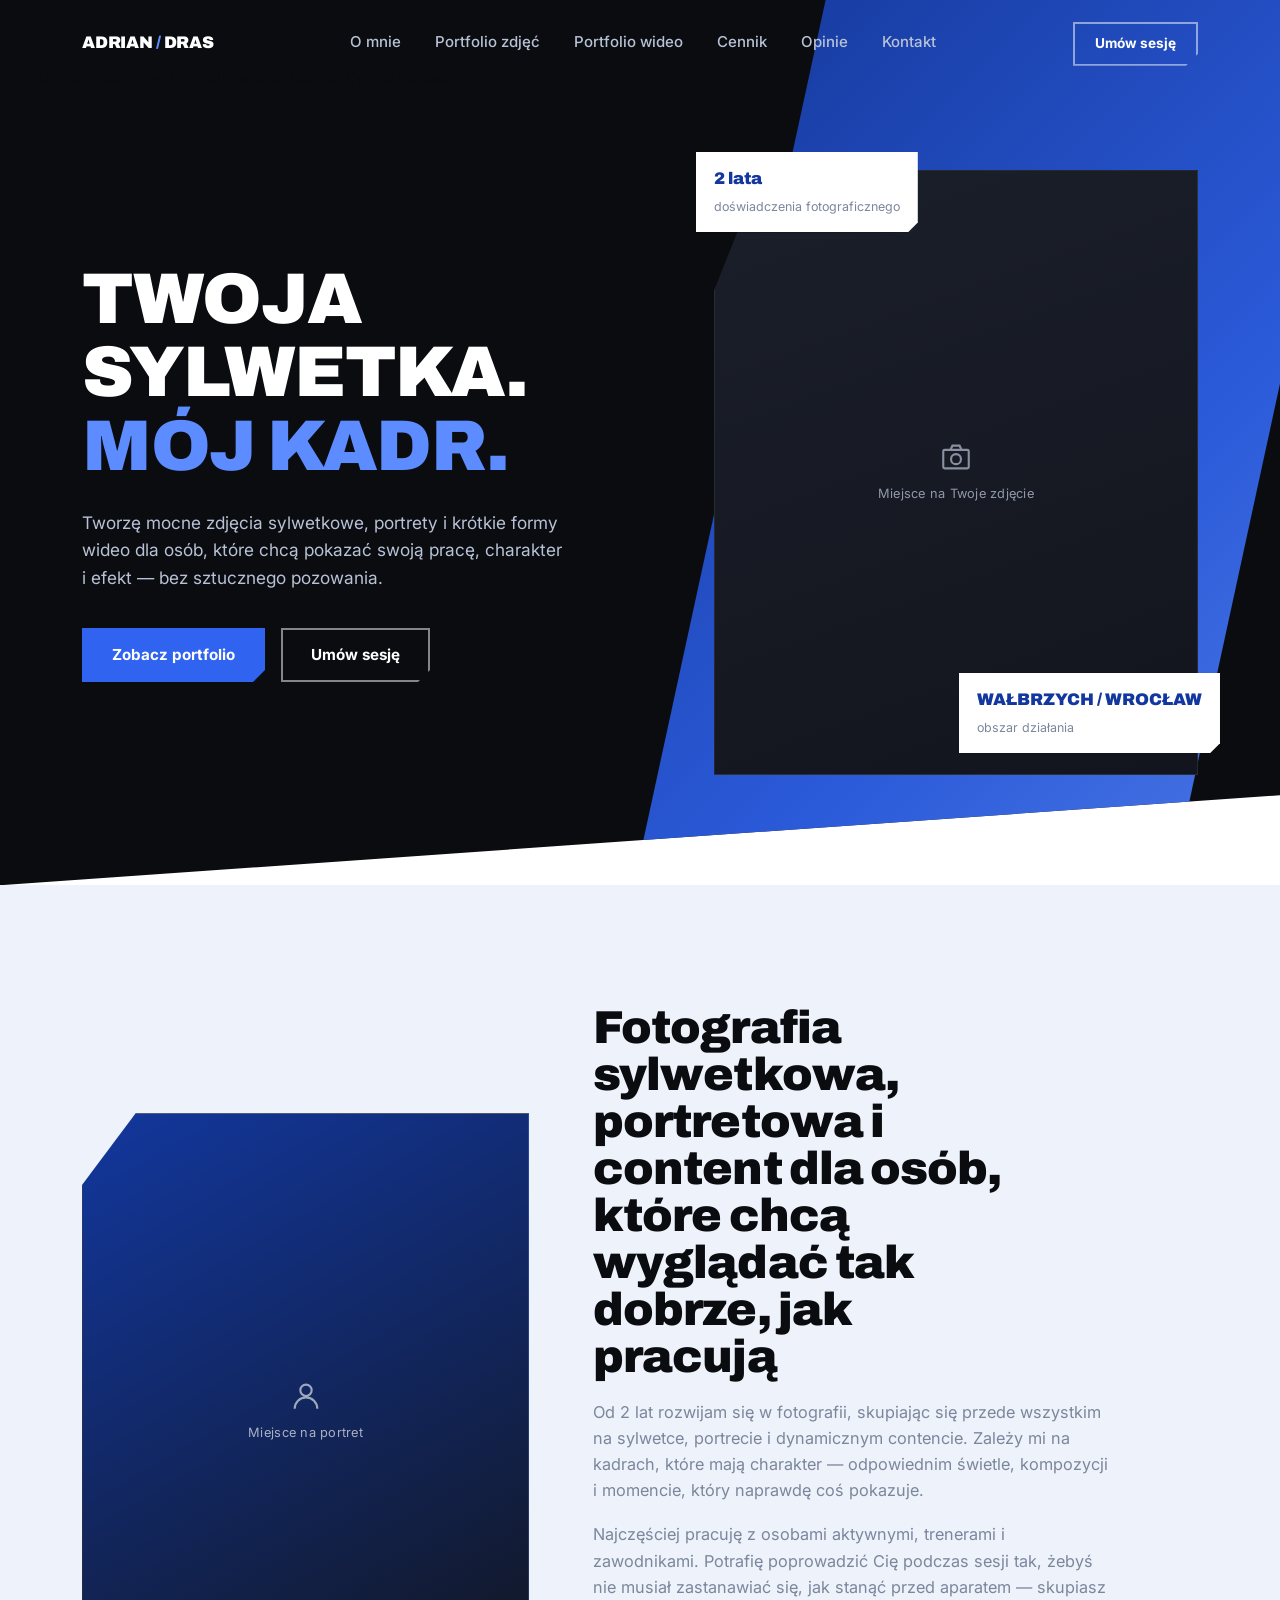
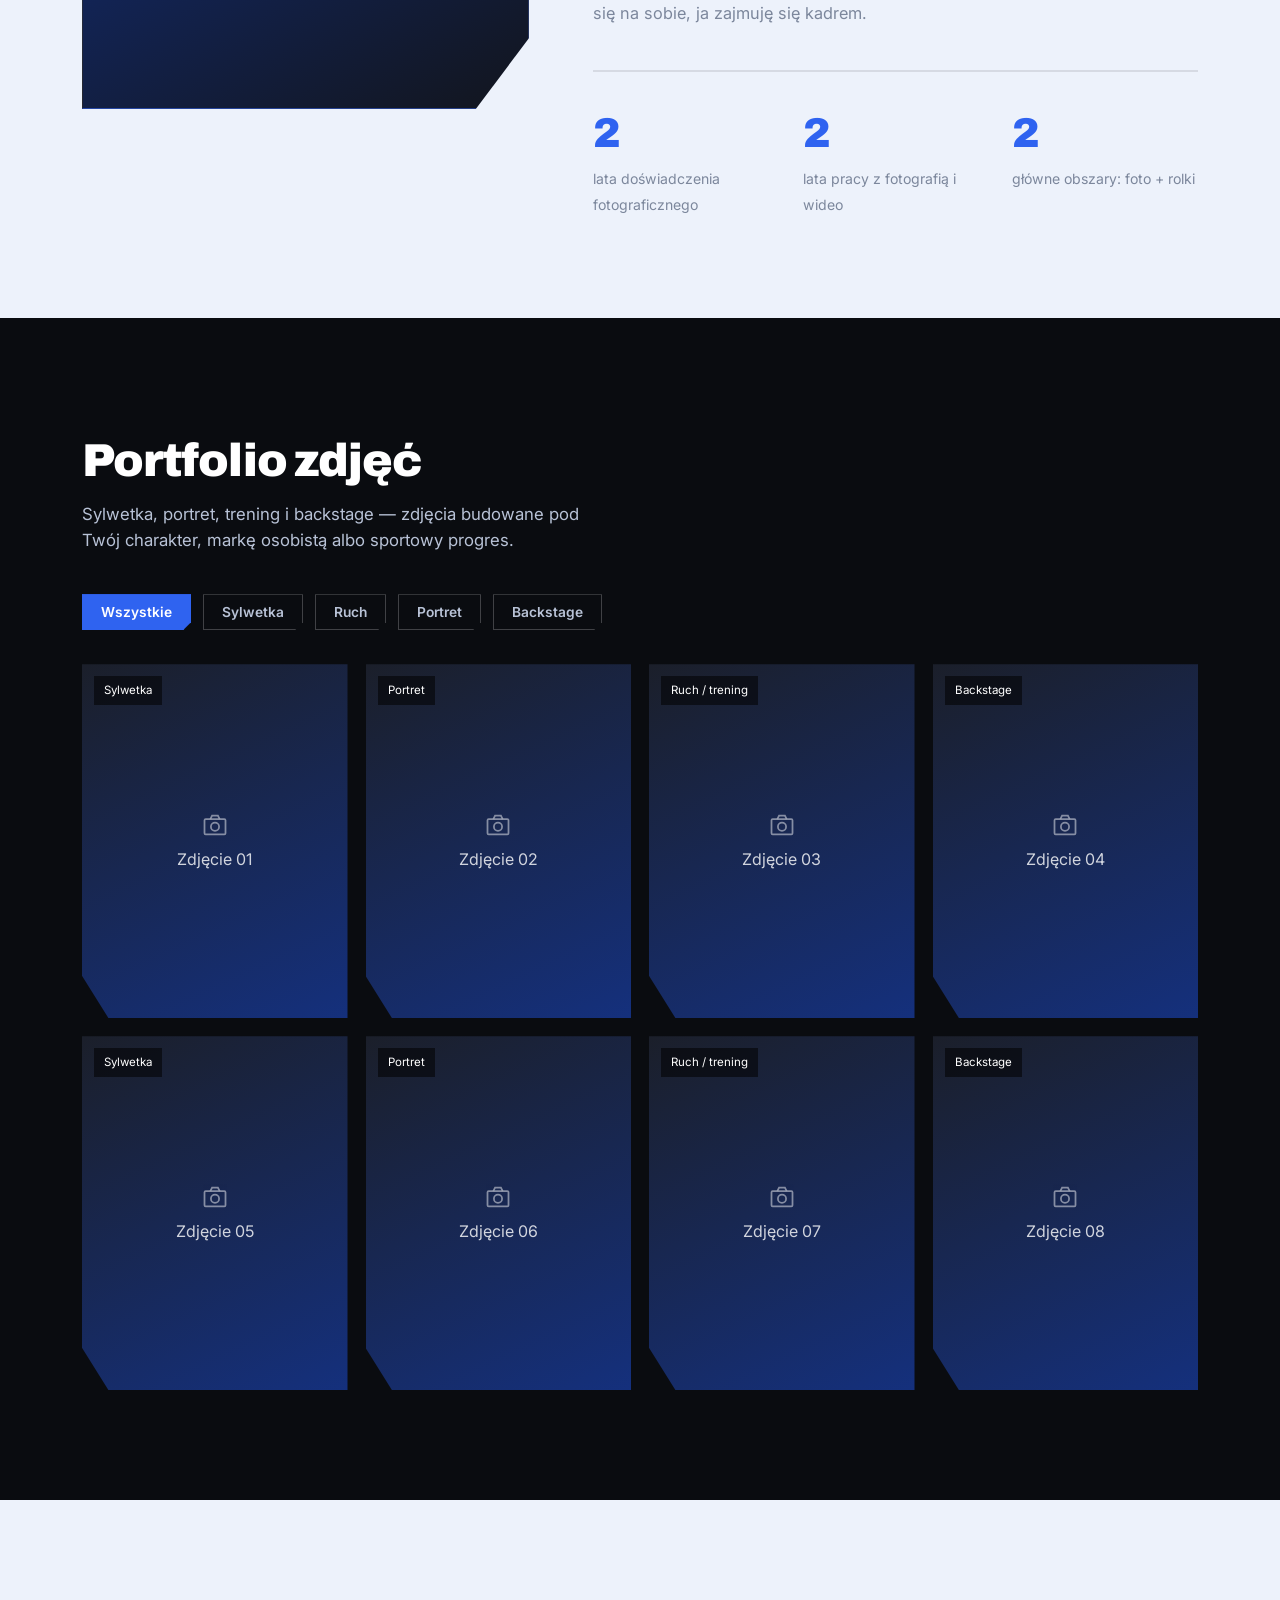
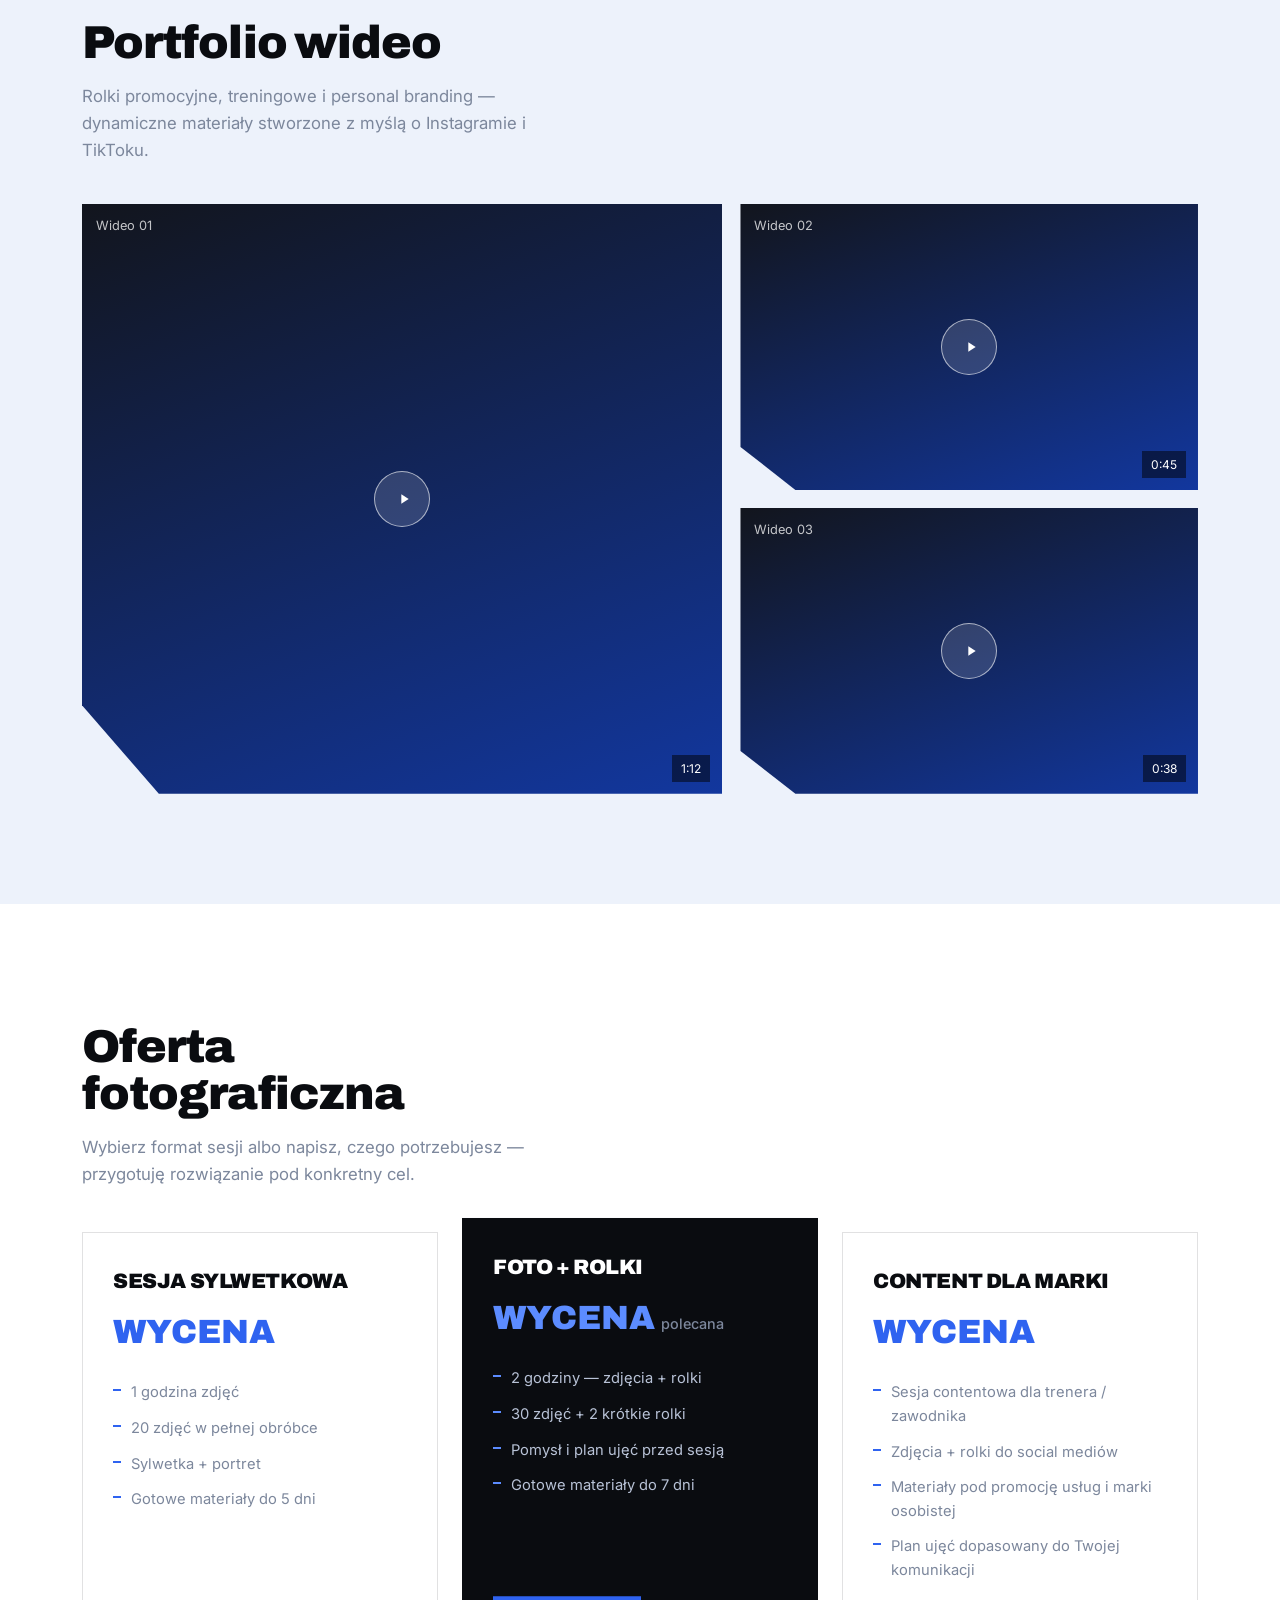
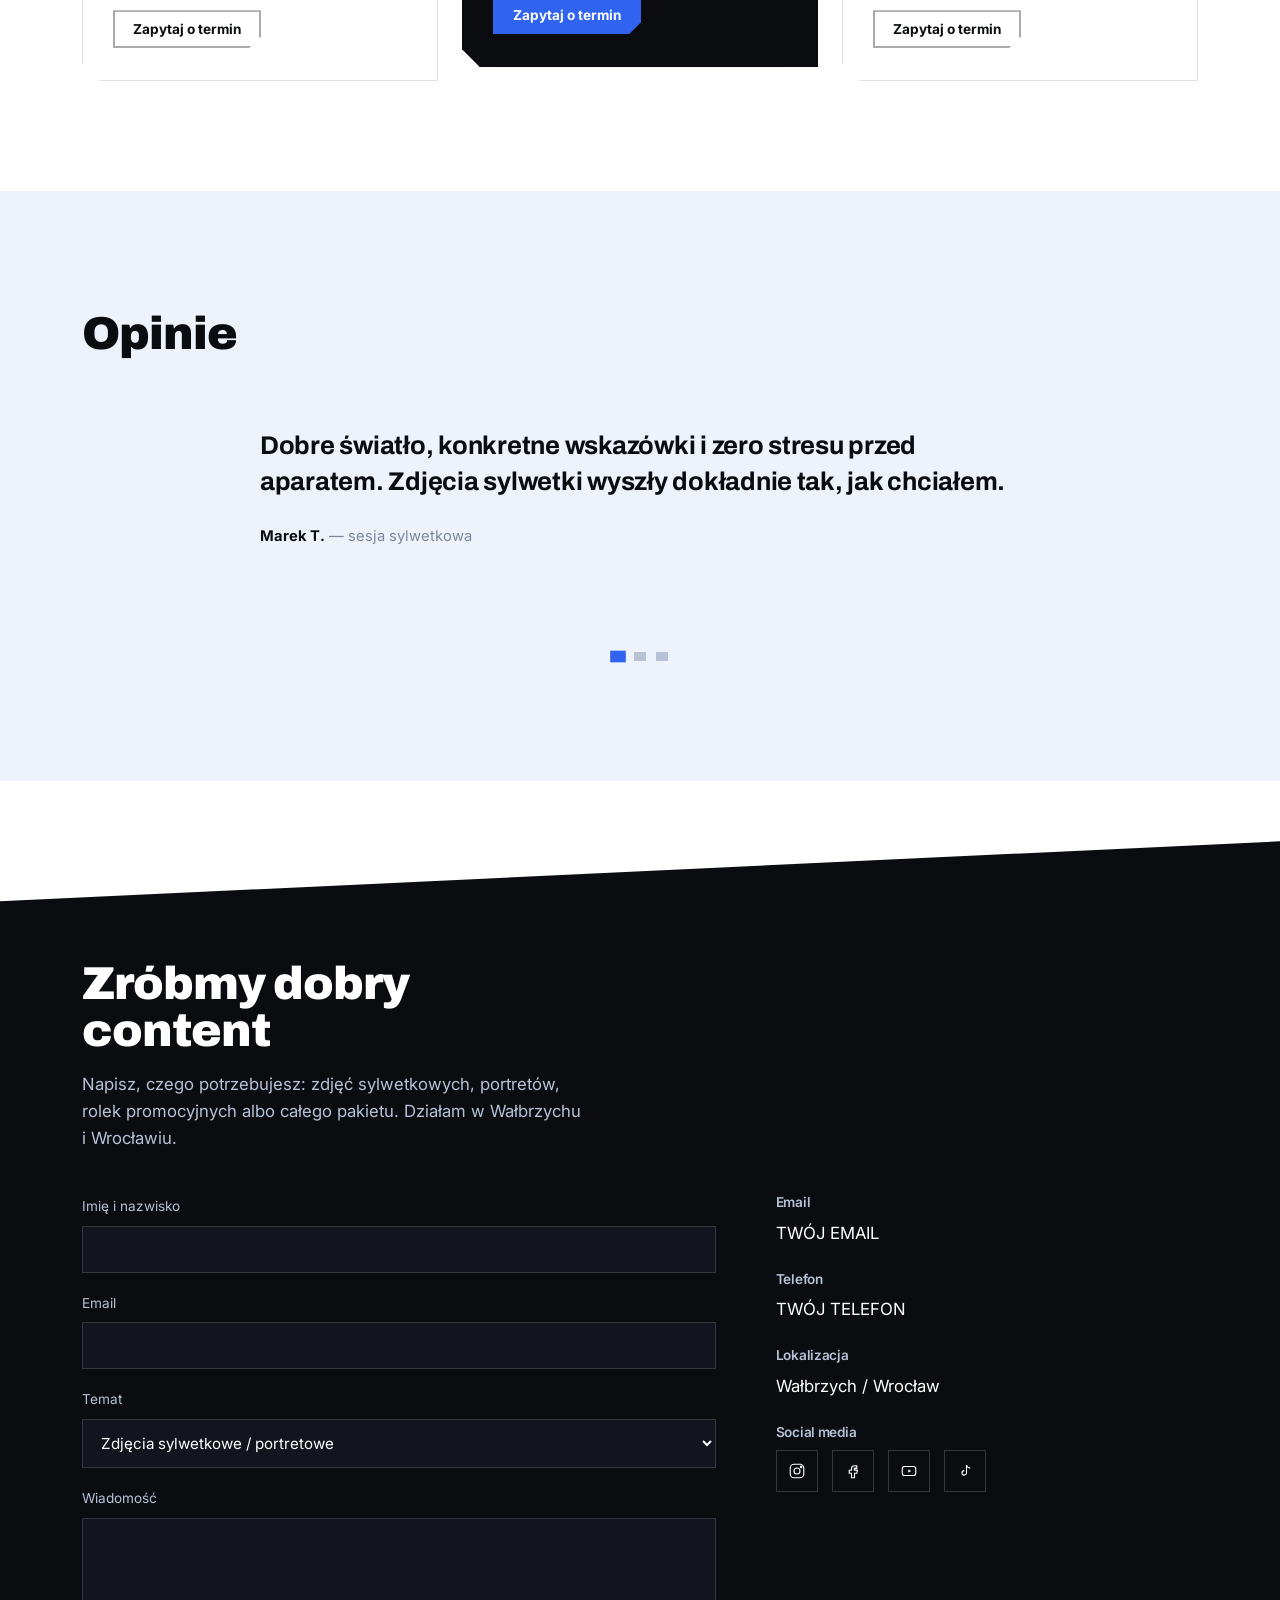
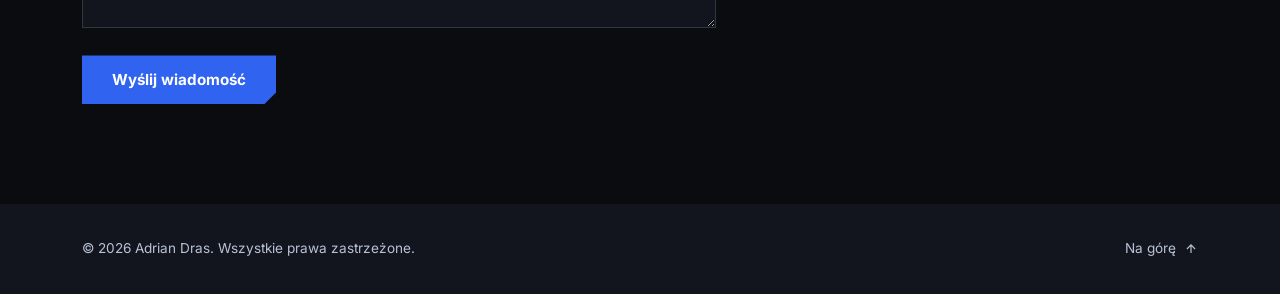
==== index.html @ 3bde2973 "a" ====
<!DOCTYPE html>
<html lang="pl">
<head>
<meta charset="UTF-8">
<meta name="viewport" content="width=device-width, initial-scale=1.0">
<title>Adrian Dras — Fotograf sylwetkowy &amp; content creator</title>
<link rel="preconnect" href="https://fonts.googleapis.com">
<link rel="preconnect" href="https://fonts.gstatic.com" crossorigin>
<link href="https://fonts.googleapis.com/css2?family=Archivo:wght@500;700;900&family=Inter:wght@400;500;600;700&display=swap" rel="stylesheet">
<style>
  :root{
    --black:#0A0C10;
    --black-2:#12151D;
    --black-3:#1B1F2A;
    --blue-deep:#12379E;
    --blue:#2F63F0;
    --blue-bright:#5C8CFF;
    --ice:#EDF2FB;
    --ice-2:#DEE7F9;
    --white:#FFFFFF;
    --grey:#7C879C;
    --grey-light:#B8C2D6;
    --cut:20px;
  }

  *,*::before,*::after{ box-sizing:border-box; }
  html{ scroll-behavior:smooth; }
  body{
    margin:0;
    background:var(--white);
    color:var(--black);
    font-family:'Inter',sans-serif;
    font-size:16px;
    line-height:1.6;
    -webkit-font-smoothing:antialiased;
  }
  img{ max-width:100%; display:block; }
  a{ color:inherit; text-decoration:none; }
  button{ font-family:inherit; cursor:pointer; border:none; background:none; color:inherit; }
  ul{ list-style:none; margin:0; padding:0; }
  section{ scroll-margin-top:84px; }

  h1,h2,h3,h4{
    font-family:'Archivo',sans-serif;
    font-weight:900;
    line-height:1.02;
    letter-spacing:-0.02em;
    margin:0;
  }

  .container{
    max-width:1180px;
    margin:0 auto;
    padding:0 32px;
  }

  .eyebrow-free{ margin-bottom:18px; }

  .section-heading{
    font-size:clamp(2rem,3.6vw,3rem);
    max-width:14ch;
  }

  .section-intro{
    font-size:1.05rem;
    color:var(--grey);
    max-width:46ch;
    margin-top:16px;
  }

  .btn{
    display:inline-flex;
    align-items:center;
    gap:10px;
    padding:15px 30px;
    font-weight:700;
    font-size:0.95rem;
    font-family:'Inter',sans-serif;
    clip-path:polygon(0 0,100% 0,100% calc(100% - 12px),calc(100% - 12px) 100%,0 100%);
    transition:transform .18s ease, background .18s ease;
  }
  .btn:focus-visible{ outline:3px solid var(--blue-bright); outline-offset:3px; }
  .btn-primary{
    background:var(--blue);
    color:var(--white);
  }
  .btn-primary:hover{ background:var(--blue-deep); transform:translateY(-2px); }
  .btn-outline{
    background:transparent;
    color:var(--white);
    box-shadow:inset 0 0 0 2px rgba(255,255,255,0.5);
  }
  .btn-outline:hover{ box-shadow:inset 0 0 0 2px var(--white); transform:translateY(-2px); }
  .btn-outline-dark{
    color:var(--black);
    box-shadow:inset 0 0 0 2px rgba(10,12,16,0.35);
  }
  .btn-outline-dark:hover{ box-shadow:inset 0 0 0 2px var(--black); transform:translateY(-2px); }
  .btn-small{ padding:11px 20px; font-size:0.85rem; }

  /* ---------- NAV ---------- */
  header.nav{
    position:fixed;
    top:0; left:0; right:0;
    z-index:100;
    padding:22px 0;
    transition:background .25s ease, padding .25s ease, box-shadow .25s ease;
  }
  header.nav.scrolled{
    background:rgba(10,12,16,0.92);
    backdrop-filter:blur(10px);
    padding:14px 0;
    box-shadow:0 8px 30px rgba(0,0,0,0.25);
  }
  .nav-inner{
    display:flex;
    align-items:center;
    justify-content:space-between;
  }
  .logo{
    font-family:'Archivo',sans-serif;
    font-weight:900;
    font-size:1.05rem;
    color:var(--white);
    letter-spacing:-0.01em;
  }
  .logo span{ color:var(--blue-bright); }
  .nav-links{
    display:flex;
    gap:34px;
  }
  .nav-links a{
    color:var(--grey-light);
    font-size:0.94rem;
    font-weight:500;
    position:relative;
    padding-bottom:4px;
  }
  .nav-links a::after{
    content:'';
    position:absolute;
    left:0; bottom:0;
    width:0; height:2px;
    background:var(--blue-bright);
    transition:width .2s ease;
  }
  .nav-links a:hover, .nav-links a:focus-visible{ color:var(--white); }
  .nav-links a:hover::after, .nav-links a:focus-visible::after{ width:100%; }
  .nav-cta{ display:flex; align-items:center; gap:22px; }
  .nav-cta .btn{ padding:11px 22px; font-size:0.85rem; }

  .burger{
    display:none;
    flex-direction:column;
    gap:5px;
    padding:6px;
  }
  .burger span{
    width:24px; height:2px;
    background:var(--white);
    transition:transform .25s ease, opacity .25s ease;
  }
  .burger.open span:nth-child(1){ transform:translateY(7px) rotate(45deg); }
  .burger.open span:nth-child(2){ opacity:0; }
  .burger.open span:nth-child(3){ transform:translateY(-7px) rotate(-45deg); }

  /* ---------- HERO ---------- */
  .hero{
    position:relative;
    background:var(--black);
    color:var(--white);
    padding:170px 0 0;
    overflow:hidden;
    clip-path:polygon(0 0,100% 0,100% calc(100% - 90px),0 100%);
  }
  .hero::before{
    content:'';
    position:absolute;
    top:-10%; right:-8%;
    width:60%; height:120%;
    background:linear-gradient(135deg,var(--blue-deep),var(--blue) 60%,var(--blue-bright));
    clip-path:polygon(30% 0,100% 0,70% 100%,0% 100%);
    opacity:0.9;
  }
  .hero-grid{
    position:relative;
    display:grid;
    grid-template-columns:1.1fr 0.9fr;
    gap:40px;
    align-items:center;
    padding-bottom:110px;
  }
  .hero-copy{
    opacity:0;
    transform:translateY(18px);
    animation:heroIn .7s ease forwards;
  }
  .hero-copy h1{
    font-size:clamp(2.6rem,5.6vw,4.6rem);
    text-transform:uppercase;
  }
  .hero-copy h1 .l2{ color:var(--blue-bright); display:block; }
  .hero-copy p{
    margin-top:26px;
    max-width:44ch;
    color:var(--grey-light);
    font-size:1.08rem;
  }
  .hero-actions{
    margin-top:36px;
    display:flex;
    gap:16px;
    flex-wrap:wrap;
  }
  .hero-visual{
    position:relative;
    opacity:0;
    transform:translateY(18px);
    animation:heroIn .7s ease .18s forwards;
  }
  .ph{
    position:relative;
    background:linear-gradient(160deg,var(--black-3),var(--black-2));
    display:flex;
    align-items:center;
    justify-content:center;
    flex-direction:column;
    gap:10px;
    color:var(--grey-light);
    border:1px solid rgba(255,255,255,0.08);
  }
  .ph svg{ width:34px; height:34px; opacity:0.7; }
  .ph span{ font-size:0.8rem; letter-spacing:0.02em; opacity:0.75; }
  .ph-hero{
    aspect-ratio:4/5;
    clip-path:polygon(0 0,100% 0,100% 100%,0 100%,0 20%,10% 0);
  }
  .stat-chip{
    position:absolute;
    background:var(--white);
    color:var(--black);
    padding:14px 18px;
    clip-path:polygon(0 0,100% 0,100% calc(100% - 10px),calc(100% - 10px) 100%,0 100%);
    box-shadow:0 14px 30px rgba(0,0,0,0.35);
  }
  .stat-chip strong{ display:block; font-family:'Archivo',sans-serif; font-weight:900; font-size:1.05rem; color:var(--blue-deep); }
  .stat-chip span{ font-size:0.78rem; color:var(--grey); }
  .chip-1{ top:-18px; left:-18px; }
  .chip-2{ bottom:22px; right:-22px; }

  @keyframes heroIn{ to{ opacity:1; transform:translateY(0); } }

  /* ---------- ABOUT ---------- */
  .about{ background:var(--ice); padding:120px 0 100px; }
  .about-grid{
    display:grid;
    grid-template-columns:0.85fr 1.15fr;
    gap:64px;
    align-items:center;
  }
  .ph-about{
    aspect-ratio:3/4;
    background:linear-gradient(150deg,var(--blue-deep),var(--black-2));
    clip-path:polygon(12% 0,100% 0,100% 88%,88% 100%,0 100%,0 12%);
    color:rgba(255,255,255,0.85);
  }
  .about-text p{ color:var(--grey); font-size:1.02rem; margin-top:18px; max-width:52ch; }
  .stats-row{
    display:grid;
    grid-template-columns:repeat(3,1fr);
    gap:24px;
    margin-top:44px;
    border-top:2px solid rgba(10,12,16,0.1);
    padding-top:28px;
  }
  .stat-item strong{
    display:block;
    font-family:'Archivo',sans-serif;
    font-weight:900;
    font-size:clamp(2rem,3.4vw,2.6rem);
    color:var(--blue);
  }
  .stat-item span{ font-size:0.88rem; color:var(--grey); }

  /* ---------- PORTFOLIO PHOTO ---------- */
  .portfolio-photo{ background:var(--black); color:var(--white); padding:120px 0 110px; }
  .portfolio-photo .section-intro{ color:var(--grey-light); }
  .filters{
    display:flex;
    gap:12px;
    flex-wrap:wrap;
    margin:40px 0 34px;
  }
  .filter-btn{
    padding:9px 18px;
    border:1px solid rgba(255,255,255,0.22);
    color:var(--grey-light);
    font-size:0.86rem;
    font-weight:600;
    clip-path:polygon(0 0,100% 0,100% calc(100% - 8px),calc(100% - 8px) 100%,0 100%);
    transition:all .18s ease;
  }
  .filter-btn:hover, .filter-btn:focus-visible{ border-color:var(--blue-bright); color:var(--white); }
  .filter-btn.active{ background:var(--blue); border-color:var(--blue); color:var(--white); }

  .photo-grid{
    display:grid;
    grid-template-columns:repeat(4,1fr);
    gap:18px;
  }
  .photo-tile{
    aspect-ratio:3/4;
    position:relative;
    overflow:hidden;
    clip-path:polygon(0 0,100% 0,100% 100%,10% 100%,0 88%);
    background:linear-gradient(155deg,var(--black-3),var(--blue-deep) 140%);
    transition:transform .3s ease;
  }
  .photo-tile:hover{ transform:translateY(-6px); }
  .photo-tile .tile-inner{
    position:absolute; inset:0;
    display:flex; flex-direction:column;
    align-items:center; justify-content:center;
    gap:8px;
    color:rgba(255,255,255,0.8);
  }
  .photo-tile svg{ width:28px; height:28px; opacity:0.6; }
  .photo-tile .tag{
    position:absolute;
    top:12px; left:12px;
    font-size:0.72rem;
    padding:5px 10px;
    background:rgba(0,0,0,0.55);
    color:var(--white);
  }
  .photo-tile.hide{ display:none; }

  /* ---------- PORTFOLIO VIDEO ---------- */
  .portfolio-video{ background:var(--ice); padding:120px 0 110px; }
  .video-grid{
    display:grid;
    grid-template-columns:1.4fr 1fr;
    grid-template-rows:auto auto;
    gap:18px;
    margin-top:40px;
  }
  .video-tile{
    position:relative;
    aspect-ratio:16/10;
    background:linear-gradient(160deg,var(--black-2),var(--blue-deep));
    clip-path:polygon(0 0,100% 0,100% 100%,12% 100%,0 85%);
    overflow:hidden;
  }
  .video-tile.featured{ grid-row:1 / 3; aspect-ratio:auto; }
  .video-tile .play{
    position:absolute; inset:0;
    display:flex; align-items:center; justify-content:center;
  }
  .play-btn{
    width:56px; height:56px;
    border-radius:50%;
    background:rgba(255,255,255,0.14);
    border:1.5px solid rgba(255,255,255,0.6);
    display:flex; align-items:center; justify-content:center;
    transition:transform .2s ease, background .2s ease;
  }
  .video-tile:hover .play-btn{ transform:scale(1.08); background:var(--blue); border-color:var(--blue); }
  .play-btn svg{ width:16px; height:16px; margin-left:3px; }
  .video-tile .duration{
    position:absolute; bottom:12px; right:12px;
    font-size:0.75rem; color:var(--white);
    background:rgba(0,0,0,0.5);
    padding:4px 9px;
  }
  .video-tile .vlabel{
    position:absolute; top:12px; left:14px;
    font-size:0.8rem; color:rgba(255,255,255,0.75);
  }

  /* ---------- PRICING ---------- */
  .pricing{ background:var(--white); padding:120px 0 110px; }
  .pricing-grid{
    display:grid;
    grid-template-columns:repeat(3,1fr);
    gap:24px;
    margin-top:44px;
    align-items:stretch;
  }
  .plan{
    border:1px solid rgba(10,12,16,0.12);
    padding:38px 30px 32px;
    clip-path:polygon(0 0,100% 0,100% 100%,18px 100%,0 calc(100% - 18px));
    display:flex; flex-direction:column;
  }
  .plan.featured{
    background:var(--black);
    color:var(--white);
    border-color:var(--black);
    transform:translateY(-14px);
    box-shadow:0 24px 50px rgba(18,55,158,0.25);
  }
  .plan h3{ font-size:1.3rem; text-transform:uppercase; }
  .plan .price{
    font-family:'Archivo',sans-serif;
    font-weight:900;
    font-size:2.1rem;
    margin-top:14px;
    color:var(--blue);
  }
  .plan.featured .price{ color:var(--blue-bright); }
  .plan .price small{ font-family:'Inter',sans-serif; font-weight:500; font-size:0.9rem; color:var(--grey); }
  .plan ul{ margin-top:22px; display:flex; flex-direction:column; gap:12px; flex:1; }
  .plan ul li{
    font-size:0.92rem;
    padding-left:18px;
    position:relative;
    color:var(--grey);
  }
  .plan.featured ul li{ color:var(--grey-light); }
  .plan ul li::before{
    content:'';
    position:absolute; left:0; top:8px;
    width:8px; height:2px;
    background:var(--blue);
  }
  .plan.featured ul li::before{ background:var(--blue-bright); }
  .plan .btn{ margin-top:28px; align-self:flex-start; }

  /* ---------- TESTIMONIALS ---------- */
  .testimonials{ background:var(--ice); padding:120px 0; }
  .quote-wrap{
    position:relative;
    max-width:760px;
    margin:44px auto 0;
    min-height:220px;
  }
  .quote-slide{
    position:absolute;
    inset:0;
    opacity:0;
    transform:translateY(10px);
    transition:opacity .4s ease, transform .4s ease;
    pointer-events:none;
  }
  .quote-slide.active{ opacity:1; transform:translateY(0); pointer-events:auto; }
  .quote-slide p{
    font-family:'Archivo',sans-serif;
    font-weight:700;
    font-size:clamp(1.2rem,2.4vw,1.6rem);
    line-height:1.4;
    letter-spacing:-0.01em;
  }
  .quote-slide .who{ margin-top:22px; font-size:0.92rem; color:var(--grey); }
  .quote-slide .who strong{ color:var(--black); }
  .dots{ display:flex; gap:10px; justify-content:center; margin-top:30px; }
  .dot{ width:9px; height:9px; background:var(--grey-light); transition:background .2s ease, transform .2s ease; }
  .dot.active{ background:var(--blue); transform:scale(1.3); }

  /* ---------- CONTACT ---------- */
  .contact{
    background:var(--black);
    color:var(--white);
    padding:120px 0 100px;
    clip-path:polygon(0 60px,100% 0,100% 100%,0 100%);
    margin-top:60px;
  }
  .contact-grid{
    display:grid;
    grid-template-columns:1.2fr 0.8fr;
    gap:60px;
    margin-top:44px;
  }
  .field{ margin-bottom:20px; }
  .field label{ display:block; font-size:0.85rem; color:var(--grey-light); margin-bottom:8px; }
  .field input, .field select, .field textarea{
    width:100%;
    background:var(--black-2);
    border:1px solid rgba(255,255,255,0.14);
    color:var(--white);
    padding:13px 14px;
    font-family:'Inter',sans-serif;
    font-size:0.95rem;
  }
  .field input:focus-visible, .field select:focus-visible, .field textarea:focus-visible{
    outline:2px solid var(--blue-bright);
    outline-offset:1px;
    border-color:var(--blue-bright);
  }
  .field textarea{ resize:vertical; min-height:110px; }
  .form-msg{
    margin-top:16px;
    font-size:0.9rem;
    color:var(--blue-bright);
    display:none;
  }
  .form-msg.show{ display:block; }

  .contact-info h4{ font-family:'Inter',sans-serif; font-weight:600; font-size:0.85rem; color:var(--grey-light); margin-bottom:10px; }
  .contact-info .line{ font-size:1.05rem; margin-bottom:26px; }
  .socials{ display:flex; gap:14px; margin-top:6px; }
  .socials a{
    width:42px; height:42px;
    display:flex; align-items:center; justify-content:center;
    border:1px solid rgba(255,255,255,0.18);
    transition:border-color .2s ease, background .2s ease;
  }
  .socials a:hover, .socials a:focus-visible{ background:var(--blue); border-color:var(--blue); }
  .socials svg{ width:18px; height:18px; }

  /* ---------- FOOTER ---------- */
  footer{
    background:var(--black-2);
    color:var(--grey-light);
    padding:34px 0;
  }
  .footer-inner{
    display:flex;
    align-items:center;
    justify-content:space-between;
    flex-wrap:wrap;
    gap:16px;
    font-size:0.85rem;
  }
  .to-top{
    display:flex; align-items:center; gap:8px;
    color:var(--grey-light);
  }
  .to-top:hover, .to-top:focus-visible{ color:var(--white); }
  .to-top svg{ width:14px; height:14px; }

  /* ---------- RESPONSIVE ---------- */
  @media (max-width:980px){
    .nav-links, .nav-cta .btn-outline{ display:none; }
    .burger{ display:flex; }
    .mobile-panel{
      display:none;
      position:fixed; top:0; right:0; bottom:0; left:0;
      background:var(--black);
      z-index:99;
      padding:110px 32px 40px;
    }
    .mobile-panel.open{ display:flex; flex-direction:column; gap:26px; }
    .mobile-panel a{ font-family:'Archivo',sans-serif; font-weight:900; font-size:1.6rem; color:var(--white); text-transform:uppercase; }
    .hero-grid, .about-grid, .video-grid, .contact-grid{ grid-template-columns:1fr; }
    .hero-visual{ order:-1; max-width:340px; margin:0 auto; }
    .stat-chip{ display:none; }
    .photo-grid{ grid-template-columns:repeat(2,1fr); }
    .pricing-grid{ grid-template-columns:1fr; }
    .plan.featured{ transform:none; }
    .video-tile.featured{ grid-row:auto; aspect-ratio:16/10; }
    .stats-row{ grid-template-columns:1fr; gap:18px; }
  }
  @media (max-width:560px){
    .container{ padding:0 20px; }
    .photo-grid{ grid-template-columns:repeat(2,1fr); gap:12px; }
    .hero{ padding-top:130px; }
    .hero-copy h1{ font-size:2.3rem; }
  }

  @media (prefers-reduced-motion:reduce){
    *{ animation-duration:0.001ms !important; animation-iteration-count:1 !important; transition-duration:0.001ms !important; scroll-behavior:auto !important; }
  }
</style>
</head>
<body>

<header class="nav" id="siteNav">
  <div class="container nav-inner">
    <a href="#hero" class="logo">ADRIAN <span>/</span> DRAS</a>
    <nav class="nav-links">
      <a href="#o-mnie">O mnie</a>
      <a href="#portfolio-zdjecia">Portfolio zdjęć</a>
      <a href="#portfolio-wideo">Portfolio wideo</a>
      <a href="#cennik">Cennik</a>
      <a href="#opinie">Opinie</a>
      <a href="#kontakt">Kontakt</a>
    </nav>
    <div class="nav-cta">
      <a href="#kontakt" class="btn btn-outline">Umów sesję</a>
      <button class="burger" id="burgerBtn" aria-label="Otwórz menu" aria-expanded="false">
        <span></span><span></span><span></span>
      </button>
    </div>
  </div>
  <div class="mobile-panel" id="mobilePanel">
    <a href="#o-mnie">O mnie</a>
    <a href="#portfolio-zdjecia">Portfolio zdjęć</a>
    <a href="#portfolio-wideo">Portfolio wideo</a>
    <a href="#cennik">Cennik</a>
    <a href="#opinie">Opinie</a>
    <a href="#kontakt">Kontakt</a>
  </div>
</header>

<section class="hero" id="hero">
  <div class="container hero-grid">
    <div class="hero-copy">
      <h1>Twoja sylwetka.<span class="l2">Mój kadr.</span></h1>
      <p>Tworzę mocne zdjęcia sylwetkowe, portrety i krótkie formy wideo dla osób, które chcą pokazać swoją pracę, charakter i efekt — bez sztucznego pozowania.</p>
      <div class="hero-actions">
        <a href="#portfolio-zdjecia" class="btn btn-primary">Zobacz portfolio</a>
        <a href="#kontakt" class="btn btn-outline">Umów sesję</a>
      </div>
    </div>
    <div class="hero-visual">
      <div class="ph ph-hero">
        <svg viewBox="0 0 24 24" fill="none" stroke="currentColor" stroke-width="1.5"><rect x="3" y="7" width="18" height="13" rx="1"/><path d="M8 7l1.5-3h5L16 7"/><circle cx="12" cy="13.5" r="3.5"/></svg>
        <span>Miejsce na Twoje zdjęcie</span>
      </div>
      <div class="stat-chip chip-1"><strong>2 lata</strong><span>doświadczenia fotograficznego</span></div>
      <div class="stat-chip chip-2"><strong>WAŁBRZYCH / WROCŁAW</strong><span>obszar działania</span></div>
    </div>
  </div>
</section>

<section class="about" id="o-mnie">
  <div class="container about-grid">
    <div class="ph ph-about">
      <svg viewBox="0 0 24 24" fill="none" stroke="currentColor" stroke-width="1.5"><circle cx="12" cy="8" r="4"/><path d="M4 21c0-4.4 3.6-8 8-8s8 3.6 8 8"/></svg>
      <span>Miejsce na portret</span>
    </div>
    <div class="about-text">
      <h2 class="section-heading">Fotografia sylwetkowa, portretowa i content dla osób, które chcą wyglądać tak dobrze, jak pracują</h2>
      <p>Od 2 lat rozwijam się w fotografii, skupiając się przede wszystkim na sylwetce, portrecie i dynamicznym contencie. Zależy mi na kadrach, które mają charakter — odpowiednim świetle, kompozycji i momencie, który naprawdę coś pokazuje.</p>
      <p>Najczęściej pracuję z osobami aktywnymi, trenerami i zawodnikami. Potrafię poprowadzić Cię podczas sesji tak, żebyś nie musiał zastanawiać się, jak stanąć przed aparatem — skupiasz się na sobie, ja zajmuję się kadrem.</p>
      <div class="stats-row">
        <div class="stat-item"><strong data-count="2">0</strong><span>lata doświadczenia fotograficznego</span></div>
        <div class="stat-item"><strong data-count="2">0</strong><span>lata pracy z fotografią i wideo</span></div>
        <div class="stat-item"><strong data-count="2">0</strong><span>główne obszary: foto + rolki</span></div>
      </div>
    </div>
  </div>
</section>

<section class="portfolio-photo" id="portfolio-zdjecia">
  <div class="container">
    <h2 class="section-heading">Portfolio zdjęć</h2>
    <p class="section-intro">Sylwetka, portret, trening i backstage — zdjęcia budowane pod Twój charakter, markę osobistą albo sportowy progres.</p>
    <div class="filters" id="filters">
      <button class="filter-btn active" data-filter="all">Wszystkie</button>
      <button class="filter-btn" data-filter="sylwetka">Sylwetka</button>
      <button class="filter-btn" data-filter="ruch">Ruch</button>
      <button class="filter-btn" data-filter="portret">Portret</button>
      <button class="filter-btn" data-filter="backstage">Backstage</button>
    </div>
    <div class="photo-grid" id="photoGrid">
      <!-- tiles generated below -->
    </div>
  </div>
</section>

<section class="portfolio-video" id="portfolio-wideo">
  <div class="container">
    <h2 class="section-heading">Portfolio wideo</h2>
    <p class="section-intro">Rolki promocyjne, treningowe i personal branding — dynamiczne materiały stworzone z myślą o Instagramie i TikToku.</p>
    <div class="video-grid">
      <div class="video-tile featured">
        <span class="vlabel">Wideo 01</span>
        <div class="play"><div class="play-btn"><svg viewBox="0 0 24 24" fill="white"><path d="M8 5v14l11-7z"/></svg></div></div>
        <span class="duration">1:12</span>
      </div>
      <div class="video-tile">
        <span class="vlabel">Wideo 02</span>
        <div class="play"><div class="play-btn"><svg viewBox="0 0 24 24" fill="white"><path d="M8 5v14l11-7z"/></svg></div></div>
        <span class="duration">0:45</span>
      </div>
      <div class="video-tile">
        <span class="vlabel">Wideo 03</span>
        <div class="play"><div class="play-btn"><svg viewBox="0 0 24 24" fill="white"><path d="M8 5v14l11-7z"/></svg></div></div>
        <span class="duration">0:38</span>
      </div>
    </div>
  </div>
</section>

<section class="pricing" id="cennik">
  <div class="container">
    <h2 class="section-heading">Oferta fotograficzna</h2>
    <p class="section-intro">Wybierz format sesji albo napisz, czego potrzebujesz — przygotuję rozwiązanie pod konkretny cel.</p>
    <div class="pricing-grid">
      <div class="plan">
        <h3>Sesja sylwetkowa</h3>
        <div class="price">WYCENA</div>
        <ul>
          <li>1 godzina zdjęć</li>
          <li>20 zdjęć w pełnej obróbce</li>
          <li>Sylwetka + portret</li>
          <li>Gotowe materiały do 5 dni</li>
        </ul>
        <button class="btn btn-outline-dark btn-small plan-cta" data-topic="foto">Zapytaj o termin</button>
      </div>
      <div class="plan featured">
        <h3>Foto + rolki</h3>
        <div class="price">WYCENA <small>polecana</small></div>
        <ul>
          <li>2 godziny — zdjęcia + rolki</li>
          <li>30 zdjęć + 2 krótkie rolki</li>
          <li>Pomysł i plan ujęć przed sesją</li>
          <li>Gotowe materiały do 7 dni</li>
        </ul>
        <button class="btn btn-primary btn-small plan-cta" data-topic="rozszerzona">Zapytaj o termin</button>
      </div>
      <div class="plan">
        <h3>Content dla marki</h3>
        <div class="price">WYCENA</div>
        <ul>
          <li>Sesja contentowa dla trenera / zawodnika</li>
          <li>Zdjęcia + rolki do social mediów</li>
          <li>Materiały pod promocję usług i marki osobistej</li>
          <li>Plan ujęć dopasowany do Twojej komunikacji</li>
        </ul>
        <button class="btn btn-outline-dark btn-small plan-cta" data-topic="transformacja">Zapytaj o termin</button>
      </div>
    </div>
  </div>
</section>

<section class="testimonials" id="opinie">
  <div class="container">
    <h2 class="section-heading">Opinie</h2>
    <div class="quote-wrap" id="quoteWrap">
      <div class="quote-slide active">
        <p>Dobre światło, konkretne wskazówki i zero stresu przed aparatem. Zdjęcia sylwetki wyszły dokładnie tak, jak chciałem.</p>
        <div class="who"><strong>Marek T.</strong> — sesja sylwetkowa</div>
      </div>
      <div class="quote-slide">
        <p>Rolki wyglądają profesjonalnie i w końcu mam content, który mogę regularnie wrzucać na social media.</p>
        <div class="who"><strong>Ola K.</strong> — foto + rolki</div>
      </div>
      <div class="quote-slide">
        <p>Adrian dobrze wyczuwa moment. Nie dostajesz przypadkowych zdjęć — każdy kadr ma konkretny charakter.</p>
        <div class="who"><strong>Damian W.</strong> — sesja foto + rolki</div>
      </div>
    </div>
    <div class="dots" id="dots"></div>
  </div>
</section>

<section class="contact" id="kontakt">
  <div class="container">
    <h2 class="section-heading" style="color:var(--white)">Zróbmy dobry content</h2>
    <p class="section-intro" style="color:var(--grey-light)">Napisz, czego potrzebujesz: zdjęć sylwetkowych, portretów, rolek promocyjnych albo całego pakietu. Działam w Wałbrzychu i Wrocławiu.</p>
    <div class="contact-grid">
      <form id="contactForm" novalidate>
        <div class="field">
          <label for="fname">Imię i nazwisko</label>
          <input type="text" id="fname" name="fname" required>
        </div>
        <div class="field">
          <label for="femail">Email</label>
          <input type="email" id="femail" name="femail" required>
        </div>
        <div class="field">
          <label for="ftopic">Temat</label>
          <select id="ftopic" name="ftopic">
            <option value="foto">Zdjęcia sylwetkowe / portretowe</option>
            <option value="wideo">Rolki promocyjne</option>
            <option value="rozszerzona">Foto + rolki</option>
            <option value="transformacja">Content dla marki</option>
            <option value="trening">Content dla marki osobistej</option>
            <option value="inne">Inne</option>
          </select>
        </div>
        <div class="field">
          <label for="fmsg">Wiadomość</label>
          <textarea id="fmsg" name="fmsg" required></textarea>
        </div>
        <button type="submit" class="btn btn-primary">Wyślij wiadomość</button>
        <p class="form-msg" id="formMsg">Dzięki! Wiadomość dotarła — odezwę się w ciągu 24 godzin.</p>
      </form>
      <div class="contact-info">
        <h4>Email</h4>
        <div class="line">TWÓJ EMAIL</div>
        <h4>Telefon</h4>
        <div class="line">TWÓJ TELEFON</div>
        <h4>Lokalizacja</h4>
        <div class="line">Wałbrzych / Wrocław</div>
        <h4>Social media</h4>
        <div class="socials">
          <a href="#" aria-label="Instagram"><svg viewBox="0 0 24 24" fill="none" stroke="white" stroke-width="1.5"><rect x="3" y="3" width="18" height="18" rx="5"/><circle cx="12" cy="12" r="4"/><circle cx="17.5" cy="6.5" r="1"/></svg></a>
          <a href="#" aria-label="Facebook"><svg viewBox="0 0 24 24" fill="none" stroke="white" stroke-width="1.5"><path d="M14 9h3V5h-3c-2.2 0-4 1.8-4 4v2H7v4h3v6h4v-6h3l1-4h-4V9c0-.6.4-1 1-1z"/></svg></a>
          <a href="#" aria-label="YouTube"><svg viewBox="0 0 24 24" fill="none" stroke="white" stroke-width="1.5"><rect x="3" y="6" width="18" height="12" rx="3"/><path d="M11 10l4 2-4 2z" fill="white" stroke="none"/></svg></a>
          <a href="#" aria-label="TikTok"><svg viewBox="0 0 24 24" fill="none" stroke="white" stroke-width="1.5"><path d="M14 4v10.5a3 3 0 1 1-3-3"/><path d="M14 4c.5 2.5 2 4 5 4.2"/></svg></a>
        </div>
      </div>
    </div>
  </div>
</section>

<footer>
  <div class="container footer-inner">
    <span>© 2026 Adrian Dras. Wszystkie prawa zastrzeżone.</span>
    <a href="#hero" class="to-top">Na górę <svg viewBox="0 0 24 24" fill="none" stroke="currentColor" stroke-width="2"><path d="M12 19V5M5 12l7-7 7 7"/></svg></a>
  </div>
</footer>

<script>
  // ---- sticky nav ----
  const nav = document.getElementById('siteNav');
  window.addEventListener('scroll', () => {
    nav.classList.toggle('scrolled', window.scrollY > 30);
  });

  // ---- mobile menu ----
  const burger = document.getElementById('burgerBtn');
  const panel = document.getElementById('mobilePanel');
  burger.addEventListener('click', () => {
    const open = panel.classList.toggle('open');
    burger.classList.toggle('open', open);
    burger.setAttribute('aria-expanded', open);
  });
  panel.querySelectorAll('a').forEach(a => a.addEventListener('click', () => {
    panel.classList.remove('open');
    burger.classList.remove('open');
    burger.setAttribute('aria-expanded', false);
  }));

  // ---- generate photo grid tiles ----
  const categories = ['sylwetka','portret','ruch','backstage','sylwetka','portret','ruch','backstage'];
  const catLabel = { sylwetka:'Sylwetka', ruch:'Ruch / trening', portret:'Portret', backstage:'Backstage' };
  const grid = document.getElementById('photoGrid');
  categories.forEach((cat, i) => {
    const tile = document.createElement('div');
    tile.className = 'photo-tile';
    tile.dataset.cat = cat;
    tile.innerHTML = `
      <span class="tag">${catLabel[cat]}</span>
      <div class="tile-inner">
        <svg viewBox="0 0 24 24" fill="none" stroke="currentColor" stroke-width="1.5"><rect x="3" y="7" width="18" height="13" rx="1"/><path d="M8 7l1.5-3h5L16 7"/><circle cx="12" cy="13.5" r="3.5"/></svg>
        <span>Zdjęcie ${String(i+1).padStart(2,'0')}</span>
      </div>`;
    grid.appendChild(tile);
  });

  // ---- filter buttons ----
  document.getElementById('filters').addEventListener('click', (e) => {
    const btn = e.target.closest('.filter-btn');
    if (!btn) return;
    document.querySelectorAll('.filter-btn').forEach(b => b.classList.remove('active'));
    btn.classList.add('active');
    const filter = btn.dataset.filter;
    document.querySelectorAll('.photo-tile').forEach(tile => {
      tile.classList.toggle('hide', filter !== 'all' && tile.dataset.cat !== filter);
    });
  });

  // ---- stat count-up ----
  const stats = document.querySelectorAll('[data-count]');
  const reduceMotion = window.matchMedia('(prefers-reduced-motion: reduce)').matches;
  const countUp = (el) => {
    const target = parseInt(el.dataset.count, 10);
    if (reduceMotion) { el.textContent = target; return; }
    const dur = 1100;
    const start = performance.now();
    const step = (now) => {
      const p = Math.min((now - start) / dur, 1);
      el.textContent = Math.round(target * (1 - Math.pow(1 - p, 3)));
      if (p < 1) requestAnimationFrame(step);
    };
    requestAnimationFrame(step);
  };
  const statObserver = new IntersectionObserver((entries, obs) => {
    entries.forEach(entry => {
      if (entry.isIntersecting) {
        countUp(entry.target);
        obs.unobserve(entry.target);
      }
    });
  }, { threshold: 0.6 });
  stats.forEach(s => statObserver.observe(s));

  // ---- testimonial carousel ----
  const slides = document.querySelectorAll('.quote-slide');
  const dotsWrap = document.getElementById('dots');
  slides.forEach((_, i) => {
    const d = document.createElement('button');
    d.className = 'dot' + (i === 0 ? ' active' : '');
    d.setAttribute('aria-label', 'Opinia ' + (i+1));
    d.addEventListener('click', () => goTo(i));
    dotsWrap.appendChild(d);
  });
  const dots = dotsWrap.querySelectorAll('.dot');
  let current = 0, timer;
  function goTo(i) {
    slides[current].classList.remove('active');
    dots[current].classList.remove('active');
    current = i;
    slides[current].classList.add('active');
    dots[current].classList.add('active');
  }
  function next() { goTo((current + 1) % slides.length); }
  function startAuto() { if (!reduceMotion) timer = setInterval(next, 6000); }
  function stopAuto() { clearInterval(timer); }
  startAuto();
  const quoteWrap = document.getElementById('quoteWrap');
  quoteWrap.addEventListener('mouseenter', stopAuto);
  quoteWrap.addEventListener('mouseleave', startAuto);

  // ---- pricing CTA -> contact form ----
  document.querySelectorAll('.plan-cta').forEach(btn => {
    btn.addEventListener('click', () => {
      document.getElementById('ftopic').value = btn.dataset.topic;
      document.getElementById('kontakt').scrollIntoView({ behavior: reduceMotion ? 'auto' : 'smooth' });
    });
  });

  // ---- contact form ----
  const form = document.getElementById('contactForm');
  const formMsg = document.getElementById('formMsg');
  form.addEventListener('submit', (e) => {
    e.preventDefault();
    if (!form.checkValidity()) { form.reportValidity(); return; }
    formMsg.classList.add('show');
    form.reset();
  });
</script>

</body>
</html>
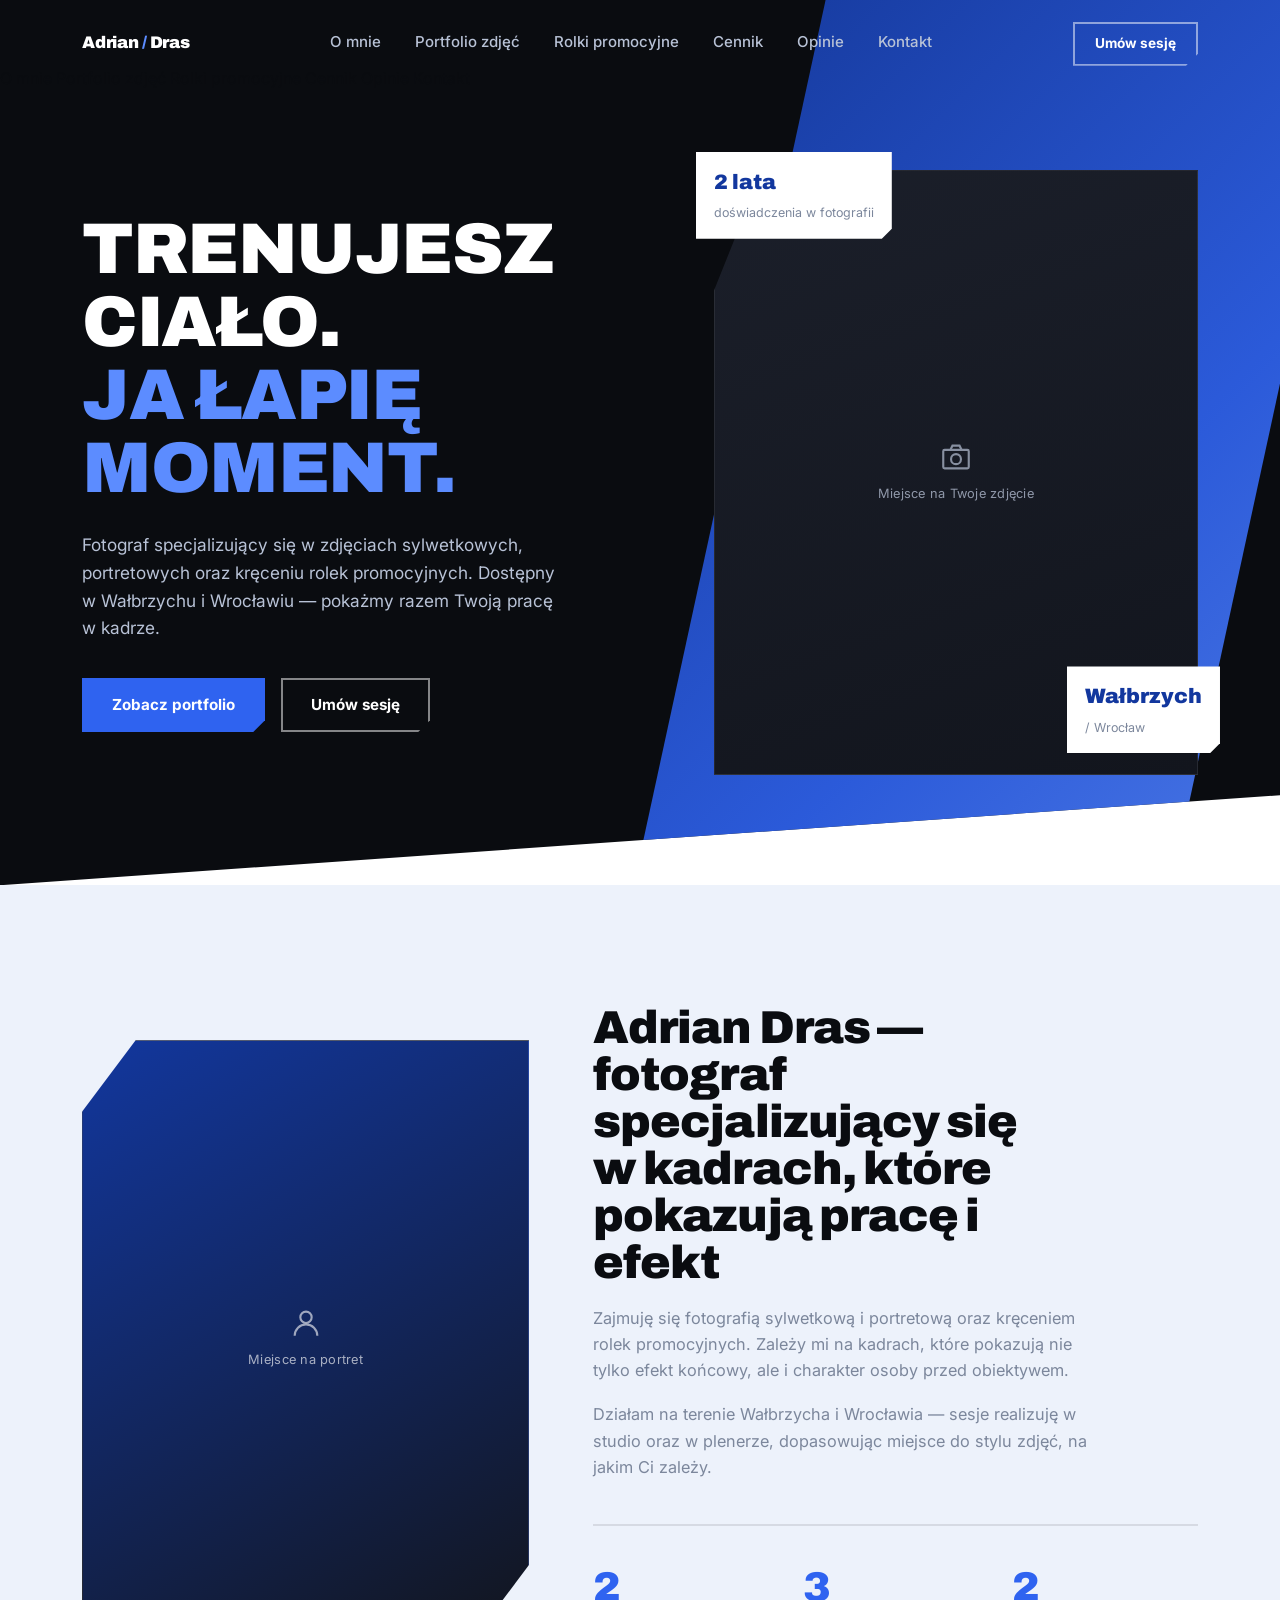
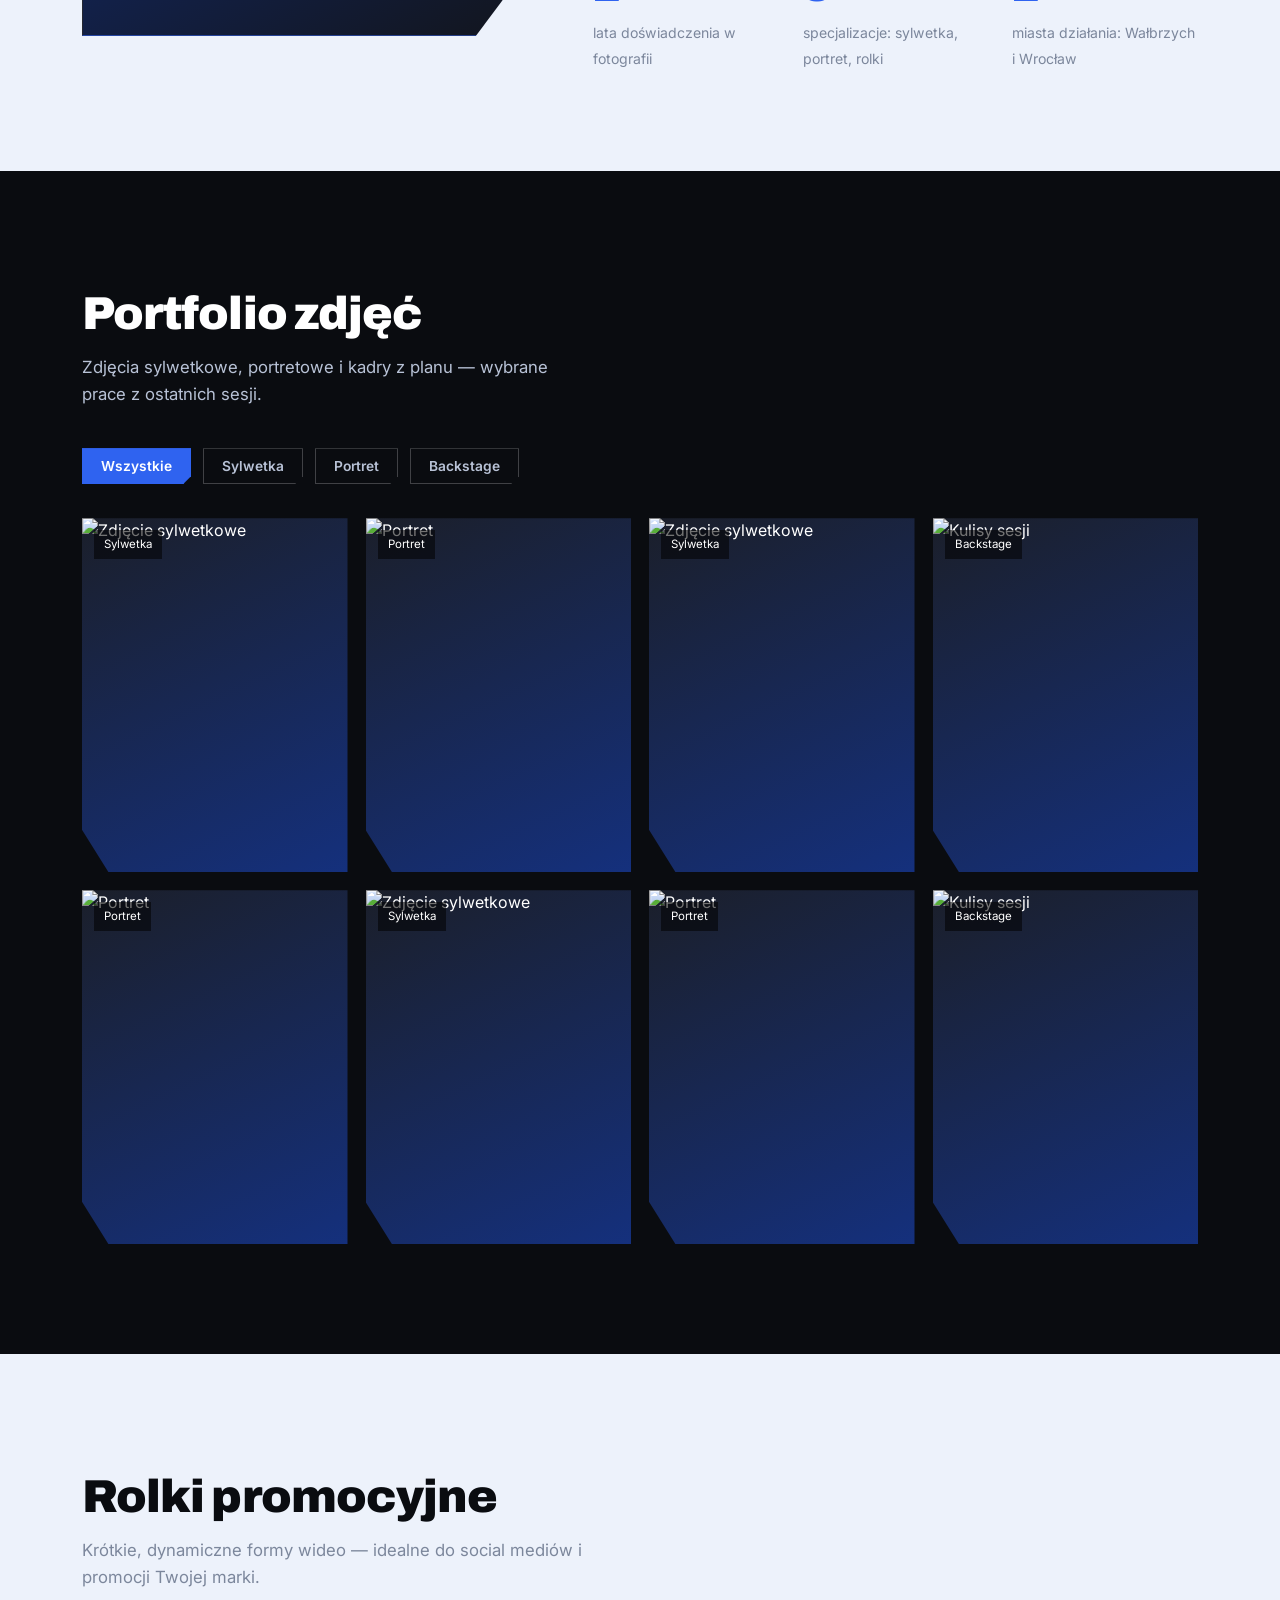
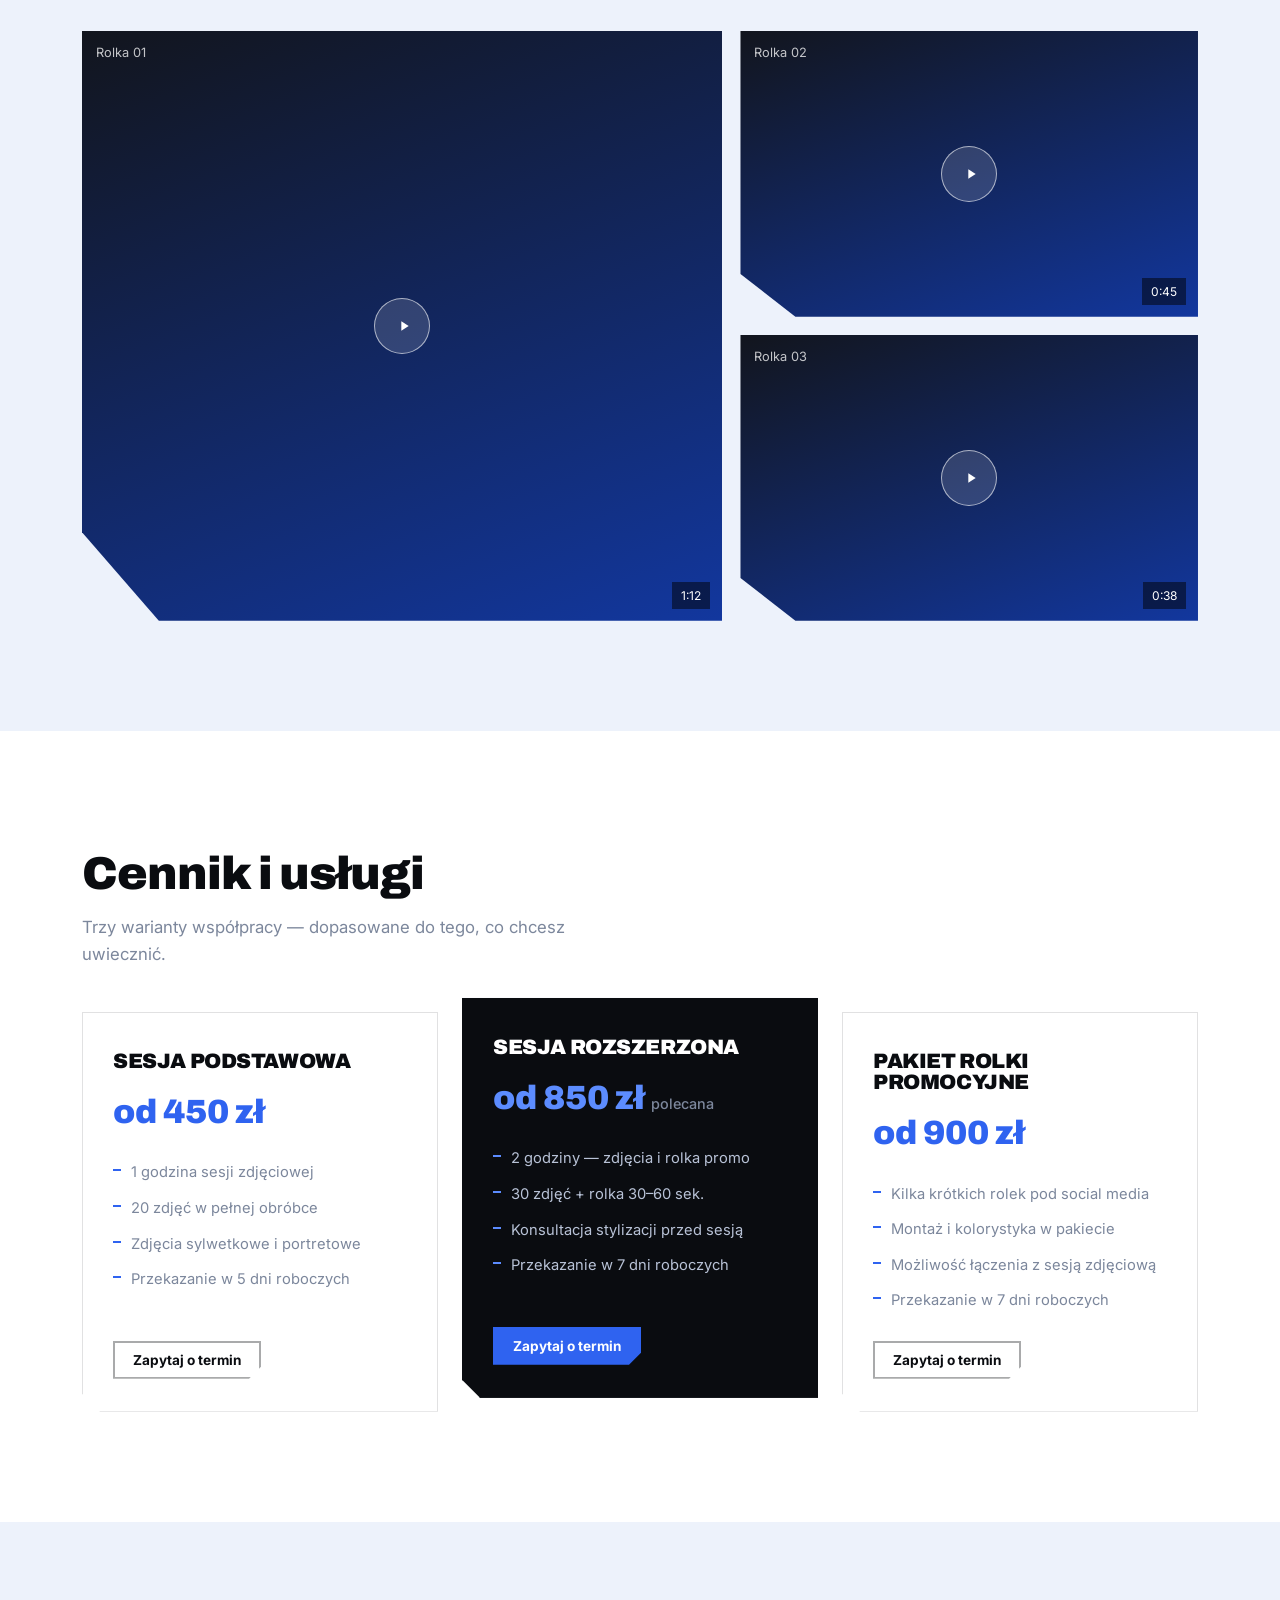
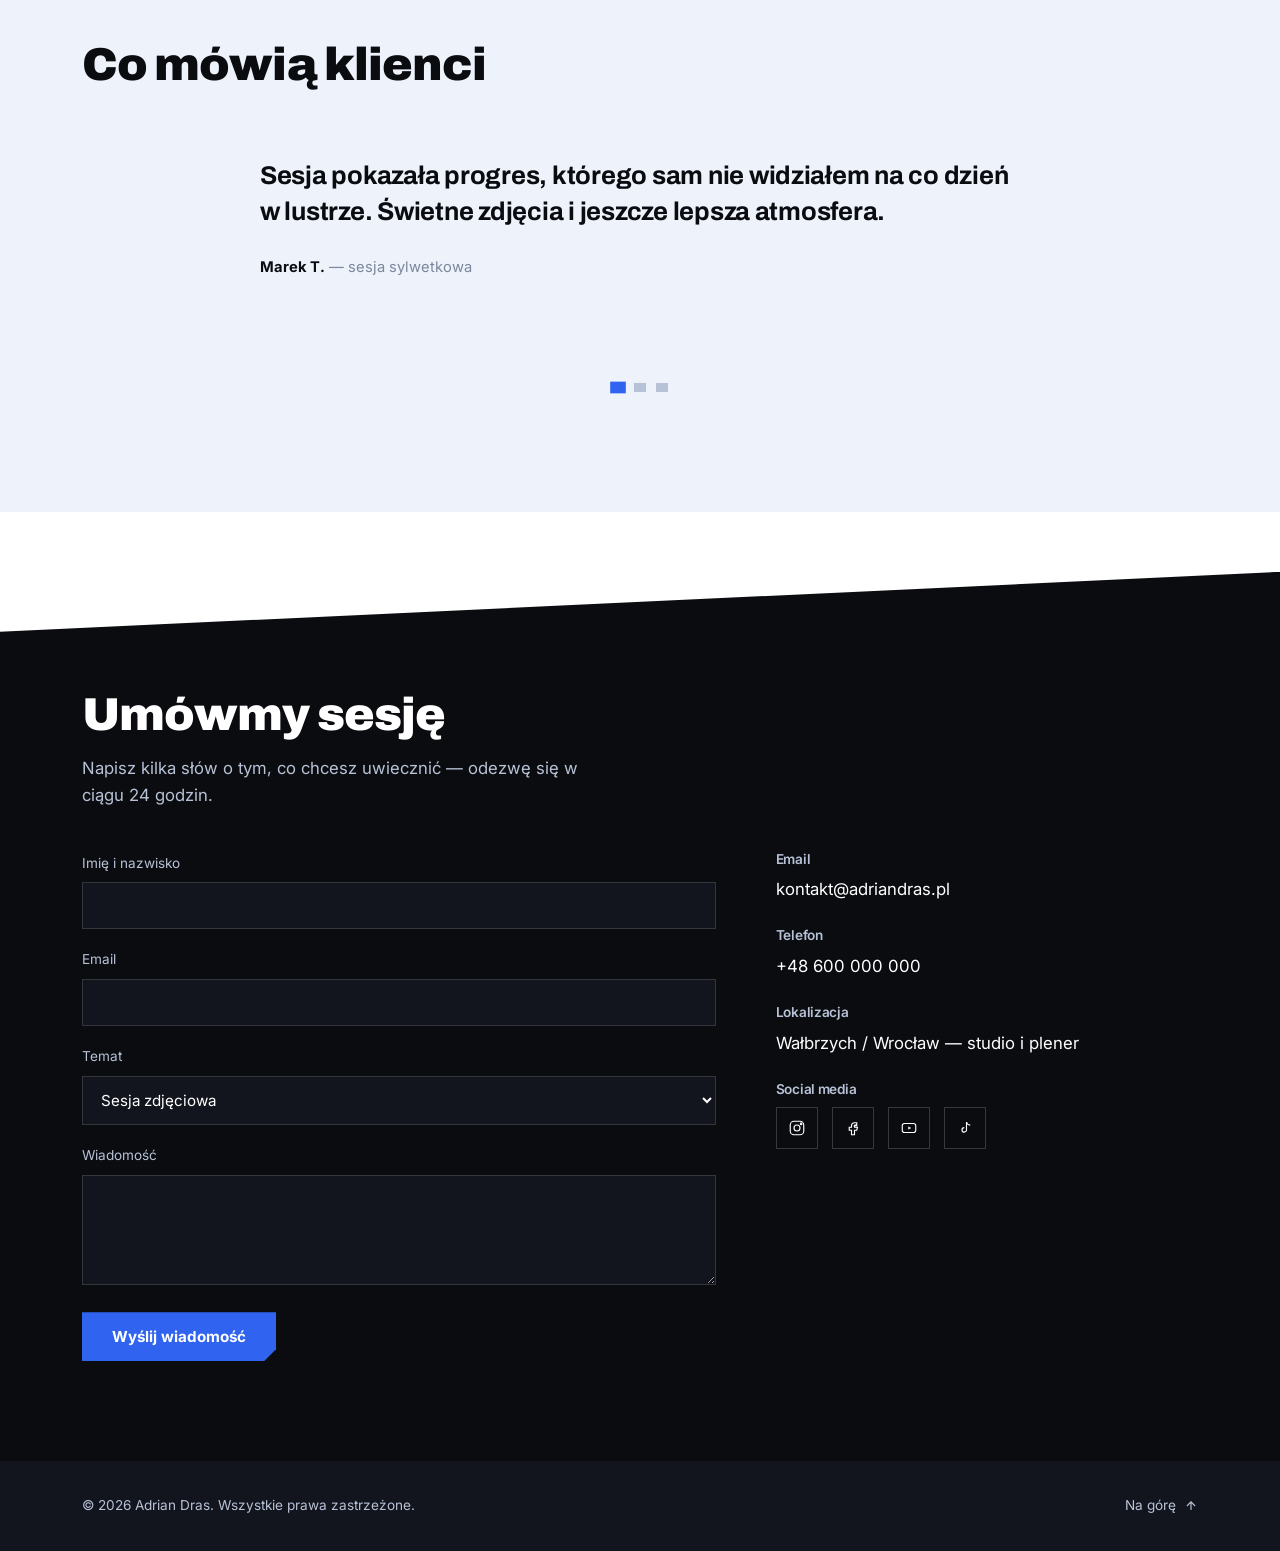
==== commit f73aecf4: "m" ====
--- a/index.html
+++ b/index.html
@@ -3,7 +3,7 @@
 <head>
 <meta charset="UTF-8">
 <meta name="viewport" content="width=device-width, initial-scale=1.0">
-<title>Adrian Dras — Fotograf sylwetkowy &amp; content creator</title>
+<title>Adrian Dras — Fotograf | Sylwetka, Portret, Rolki promocyjne</title>
 <link rel="preconnect" href="https://fonts.googleapis.com">
 <link rel="preconnect" href="https://fonts.gstatic.com" crossorigin>
 <link href="https://fonts.googleapis.com/css2?family=Archivo:wght@500;700;900&family=Inter:wght@400;500;600;700&display=swap" rel="stylesheet">
@@ -243,7 +243,7 @@
     clip-path:polygon(0 0,100% 0,100% calc(100% - 10px),calc(100% - 10px) 100%,0 100%);
     box-shadow:0 14px 30px rgba(0,0,0,0.35);
   }
-  .stat-chip strong{ display:block; font-family:'Archivo',sans-serif; font-weight:900; font-size:1.05rem; color:var(--blue-deep); }
+  .stat-chip strong{ display:block; font-family:'Archivo',sans-serif; font-weight:900; font-size:1.3rem; color:var(--blue-deep); }
   .stat-chip span{ font-size:0.78rem; color:var(--grey); }
   .chip-1{ top:-18px; left:-18px; }
   .chip-2{ bottom:22px; right:-22px; }
@@ -376,6 +376,19 @@
     position:absolute; top:12px; left:14px;
     font-size:0.8rem; color:rgba(255,255,255,0.75);
   }
+
+  .photo-tile img {
+  width: 100%;
+  height: 100%;
+  object-fit: cover; /* Sprawia, że zdjęcie wypełnia cały kafel nie tracąc proporcji */
+  display: block;
+  transition: transform .4s ease;
+}
+
+/* Subtelne zbliżenie samego zdjęcia po najechaniu myszką (opcjonalne) */
+.photo-tile:hover img {
+  transform: scale(1.05);
+}
 
   /* ---------- PRICING ---------- */
   .pricing{ background:var(--white); padding:120px 0 110px; }
@@ -566,11 +579,11 @@
 
 <header class="nav" id="siteNav">
   <div class="container nav-inner">
-    <a href="#hero" class="logo">ADRIAN <span>/</span> DRAS</a>
+    <a href="#hero" class="logo">Adrian <span>/</span> Dras</a>
     <nav class="nav-links">
       <a href="#o-mnie">O mnie</a>
       <a href="#portfolio-zdjecia">Portfolio zdjęć</a>
-      <a href="#portfolio-wideo">Portfolio wideo</a>
+      <a href="#portfolio-wideo">Rolki promocyjne</a>
       <a href="#cennik">Cennik</a>
       <a href="#opinie">Opinie</a>
       <a href="#kontakt">Kontakt</a>
@@ -585,7 +598,7 @@
   <div class="mobile-panel" id="mobilePanel">
     <a href="#o-mnie">O mnie</a>
     <a href="#portfolio-zdjecia">Portfolio zdjęć</a>
-    <a href="#portfolio-wideo">Portfolio wideo</a>
+    <a href="#portfolio-wideo">Rolki promocyjne</a>
     <a href="#cennik">Cennik</a>
     <a href="#opinie">Opinie</a>
     <a href="#kontakt">Kontakt</a>
@@ -595,8 +608,8 @@
 <section class="hero" id="hero">
   <div class="container hero-grid">
     <div class="hero-copy">
-      <h1>Twoja sylwetka.<span class="l2">Mój kadr.</span></h1>
-      <p>Tworzę mocne zdjęcia sylwetkowe, portrety i krótkie formy wideo dla osób, które chcą pokazać swoją pracę, charakter i efekt — bez sztucznego pozowania.</p>
+      <h1>Trenujesz ciało.<span class="l2">Ja łapię moment.</span></h1>
+      <p>Fotograf specjalizujący się w zdjęciach sylwetkowych, portretowych oraz kręceniu rolek promocyjnych. Dostępny w Wałbrzychu i Wrocławiu — pokażmy razem Twoją pracę w kadrze.</p>
       <div class="hero-actions">
         <a href="#portfolio-zdjecia" class="btn btn-primary">Zobacz portfolio</a>
         <a href="#kontakt" class="btn btn-outline">Umów sesję</a>
@@ -607,8 +620,8 @@
         <svg viewBox="0 0 24 24" fill="none" stroke="currentColor" stroke-width="1.5"><rect x="3" y="7" width="18" height="13" rx="1"/><path d="M8 7l1.5-3h5L16 7"/><circle cx="12" cy="13.5" r="3.5"/></svg>
         <span>Miejsce na Twoje zdjęcie</span>
       </div>
-      <div class="stat-chip chip-1"><strong>2 lata</strong><span>doświadczenia fotograficznego</span></div>
-      <div class="stat-chip chip-2"><strong>WAŁBRZYCH / WROCŁAW</strong><span>obszar działania</span></div>
+      <div class="stat-chip chip-1"><strong>2 lata</strong><span>doświadczenia w fotografii</span></div>
+      <div class="stat-chip chip-2"><strong>Wałbrzych</strong><span>/ Wrocław</span></div>
     </div>
   </div>
 </section>
@@ -620,13 +633,13 @@
       <span>Miejsce na portret</span>
     </div>
     <div class="about-text">
-      <h2 class="section-heading">Fotografia sylwetkowa, portretowa i content dla osób, które chcą wyglądać tak dobrze, jak pracują</h2>
-      <p>Od 2 lat rozwijam się w fotografii, skupiając się przede wszystkim na sylwetce, portrecie i dynamicznym contencie. Zależy mi na kadrach, które mają charakter — odpowiednim świetle, kompozycji i momencie, który naprawdę coś pokazuje.</p>
-      <p>Najczęściej pracuję z osobami aktywnymi, trenerami i zawodnikami. Potrafię poprowadzić Cię podczas sesji tak, żebyś nie musiał zastanawiać się, jak stanąć przed aparatem — skupiasz się na sobie, ja zajmuję się kadrem.</p>
+      <h2 class="section-heading">Adrian Dras — fotograf specjalizujący się w kadrach, które pokazują pracę i efekt</h2>
+      <p>Zajmuję się fotografią sylwetkową i portretową oraz kręceniem rolek promocyjnych. Zależy mi na kadrach, które pokazują nie tylko efekt końcowy, ale i charakter osoby przed obiektywem.</p>
+      <p>Działam na terenie Wałbrzycha i Wrocławia — sesje realizuję w studio oraz w plenerze, dopasowując miejsce do stylu zdjęć, na jakim Ci zależy.</p>
       <div class="stats-row">
-        <div class="stat-item"><strong data-count="2">0</strong><span>lata doświadczenia fotograficznego</span></div>
-        <div class="stat-item"><strong data-count="2">0</strong><span>lata pracy z fotografią i wideo</span></div>
-        <div class="stat-item"><strong data-count="2">0</strong><span>główne obszary: foto + rolki</span></div>
+        <div class="stat-item"><strong data-count="2">0</strong><span>lata doświadczenia w fotografii</span></div>
+        <div class="stat-item"><strong data-count="3">0</strong><span>specjalizacje: sylwetka, portret, rolki</span></div>
+        <div class="stat-item"><strong data-count="2">0</strong><span>miasta działania: Wałbrzych i Wrocław</span></div>
       </div>
     </div>
   </div>
@@ -635,37 +648,74 @@
 <section class="portfolio-photo" id="portfolio-zdjecia">
   <div class="container">
     <h2 class="section-heading">Portfolio zdjęć</h2>
-    <p class="section-intro">Sylwetka, portret, trening i backstage — zdjęcia budowane pod Twój charakter, markę osobistą albo sportowy progres.</p>
+    <p class="section-intro">Zdjęcia sylwetkowe, portretowe i kadry z planu — wybrane prace z ostatnich sesji.</p>
     <div class="filters" id="filters">
       <button class="filter-btn active" data-filter="all">Wszystkie</button>
       <button class="filter-btn" data-filter="sylwetka">Sylwetka</button>
-      <button class="filter-btn" data-filter="ruch">Ruch</button>
       <button class="filter-btn" data-filter="portret">Portret</button>
       <button class="filter-btn" data-filter="backstage">Backstage</button>
     </div>
     <div class="photo-grid" id="photoGrid">
-      <!-- tiles generated below -->
-    </div>
+  <div class="photo-tile" data-cat="sylwetka">
+    <span class="tag">Sylwetka</span>
+    <img src="Portoflio/1.jpg" alt="Zdjęcie sylwetkowe">
+  </div>
+
+  <div class="photo-tile" data-cat="portret">
+    <span class="tag">Portret</span>
+    <img src="Portoflio/2.jpg" alt="Portret">
+  </div>
+
+  <div class="photo-tile" data-cat="sylwetka">
+    <span class="tag">Sylwetka</span>
+    <img src="Portoflio/3.jpg" alt="Zdjęcie sylwetkowe">
+  </div>
+
+  <div class="photo-tile" data-cat="backstage">
+    <span class="tag">Backstage</span>
+    <img src="Portoflio/4.jpg" alt="Kulisy sesji">
+  </div>
+
+  <div class="photo-tile" data-cat="portret">
+    <span class="tag">Portret</span>
+    <img src="Portoflio/5.jpg" alt="Portret">
+  </div>
+
+  <div class="photo-tile" data-cat="sylwetka">
+    <span class="tag">Sylwetka</span>
+    <img src="Portoflio/6.jpg" alt="Zdjęcie sylwetkowe">
+  </div>
+
+  <div class="photo-tile" data-cat="portret">
+    <span class="tag">Portret</span>
+    <img src="Portoflio/7.jpg" alt="Portret">
+  </div>
+
+  <div class="photo-tile" data-cat="backstage">
+    <span class="tag">Backstage</span>
+    <img src="Portoflio/8.jpg" alt="Kulisy sesji">
+  </div>
+</div>
   </div>
 </section>
 
 <section class="portfolio-video" id="portfolio-wideo">
   <div class="container">
-    <h2 class="section-heading">Portfolio wideo</h2>
-    <p class="section-intro">Rolki promocyjne, treningowe i personal branding — dynamiczne materiały stworzone z myślą o Instagramie i TikToku.</p>
+    <h2 class="section-heading">Rolki promocyjne</h2>
+    <p class="section-intro">Krótkie, dynamiczne formy wideo — idealne do social mediów i promocji Twojej marki.</p>
     <div class="video-grid">
       <div class="video-tile featured">
-        <span class="vlabel">Wideo 01</span>
+        <span class="vlabel">Rolka 01</span>
         <div class="play"><div class="play-btn"><svg viewBox="0 0 24 24" fill="white"><path d="M8 5v14l11-7z"/></svg></div></div>
         <span class="duration">1:12</span>
       </div>
       <div class="video-tile">
-        <span class="vlabel">Wideo 02</span>
+        <span class="vlabel">Rolka 02</span>
         <div class="play"><div class="play-btn"><svg viewBox="0 0 24 24" fill="white"><path d="M8 5v14l11-7z"/></svg></div></div>
         <span class="duration">0:45</span>
       </div>
       <div class="video-tile">
-        <span class="vlabel">Wideo 03</span>
+        <span class="vlabel">Rolka 03</span>
         <div class="play"><div class="play-btn"><svg viewBox="0 0 24 24" fill="white"><path d="M8 5v14l11-7z"/></svg></div></div>
         <span class="duration">0:38</span>
       </div>
@@ -675,41 +725,41 @@
 
 <section class="pricing" id="cennik">
   <div class="container">
-    <h2 class="section-heading">Oferta fotograficzna</h2>
-    <p class="section-intro">Wybierz format sesji albo napisz, czego potrzebujesz — przygotuję rozwiązanie pod konkretny cel.</p>
+    <h2 class="section-heading">Cennik i usługi</h2>
+    <p class="section-intro">Trzy warianty współpracy — dopasowane do tego, co chcesz uwiecznić.</p>
     <div class="pricing-grid">
       <div class="plan">
-        <h3>Sesja sylwetkowa</h3>
-        <div class="price">WYCENA</div>
+        <h3>Sesja podstawowa</h3>
+        <div class="price">od 450 zł</div>
         <ul>
-          <li>1 godzina zdjęć</li>
+          <li>1 godzina sesji zdjęciowej</li>
           <li>20 zdjęć w pełnej obróbce</li>
-          <li>Sylwetka + portret</li>
-          <li>Gotowe materiały do 5 dni</li>
+          <li>Zdjęcia sylwetkowe i portretowe</li>
+          <li>Przekazanie w 5 dni roboczych</li>
         </ul>
         <button class="btn btn-outline-dark btn-small plan-cta" data-topic="foto">Zapytaj o termin</button>
       </div>
       <div class="plan featured">
-        <h3>Foto + rolki</h3>
-        <div class="price">WYCENA <small>polecana</small></div>
+        <h3>Sesja rozszerzona</h3>
+        <div class="price">od 850 zł <small>polecana</small></div>
         <ul>
-          <li>2 godziny — zdjęcia + rolki</li>
-          <li>30 zdjęć + 2 krótkie rolki</li>
-          <li>Pomysł i plan ujęć przed sesją</li>
-          <li>Gotowe materiały do 7 dni</li>
+          <li>2 godziny — zdjęcia i rolka promo</li>
+          <li>30 zdjęć + rolka 30–60 sek.</li>
+          <li>Konsultacja stylizacji przed sesją</li>
+          <li>Przekazanie w 7 dni roboczych</li>
         </ul>
         <button class="btn btn-primary btn-small plan-cta" data-topic="rozszerzona">Zapytaj o termin</button>
       </div>
       <div class="plan">
-        <h3>Content dla marki</h3>
-        <div class="price">WYCENA</div>
+        <h3>Pakiet rolki promocyjne</h3>
+        <div class="price">od 900 zł</div>
         <ul>
-          <li>Sesja contentowa dla trenera / zawodnika</li>
-          <li>Zdjęcia + rolki do social mediów</li>
-          <li>Materiały pod promocję usług i marki osobistej</li>
-          <li>Plan ujęć dopasowany do Twojej komunikacji</li>
+          <li>Kilka krótkich rolek pod social media</li>
+          <li>Montaż i kolorystyka w pakiecie</li>
+          <li>Możliwość łączenia z sesją zdjęciową</li>
+          <li>Przekazanie w 7 dni roboczych</li>
         </ul>
-        <button class="btn btn-outline-dark btn-small plan-cta" data-topic="transformacja">Zapytaj o termin</button>
+        <button class="btn btn-outline-dark btn-small plan-cta" data-topic="rolki">Zapytaj o termin</button>
       </div>
     </div>
   </div>
@@ -717,19 +767,19 @@
 
 <section class="testimonials" id="opinie">
   <div class="container">
-    <h2 class="section-heading">Opinie</h2>
+    <h2 class="section-heading">Co mówią klienci</h2>
     <div class="quote-wrap" id="quoteWrap">
       <div class="quote-slide active">
-        <p>Dobre światło, konkretne wskazówki i zero stresu przed aparatem. Zdjęcia sylwetki wyszły dokładnie tak, jak chciałem.</p>
+        <p>Sesja pokazała progres, którego sam nie widziałem na co dzień w lustrze. Świetne zdjęcia i jeszcze lepsza atmosfera.</p>
         <div class="who"><strong>Marek T.</strong> — sesja sylwetkowa</div>
       </div>
       <div class="quote-slide">
-        <p>Rolki wyglądają profesjonalnie i w końcu mam content, który mogę regularnie wrzucać na social media.</p>
-        <div class="who"><strong>Ola K.</strong> — foto + rolki</div>
+        <p>Rolka promocyjna, którą nagraliśmy, świetnie sprawdziła się w social mediach — profesjonalne podejście od pierwszego kontaktu.</p>
+        <div class="who"><strong>Ola K.</strong> — rolka promocyjna</div>
       </div>
       <div class="quote-slide">
-        <p>Adrian dobrze wyczuwa moment. Nie dostajesz przypadkowych zdjęć — każdy kadr ma konkretny charakter.</p>
-        <div class="who"><strong>Damian W.</strong> — sesja foto + rolki</div>
+        <p>Adrian dobrze wyczuwa ruch i moment — łapie kadry bez dziesiątek podejść, a atmosfera na sesji jest bardzo luźna.</p>
+        <div class="who"><strong>Damian W.</strong> — sesja rozszerzona</div>
       </div>
     </div>
     <div class="dots" id="dots"></div>
@@ -738,8 +788,8 @@
 
 <section class="contact" id="kontakt">
   <div class="container">
-    <h2 class="section-heading" style="color:var(--white)">Zróbmy dobry content</h2>
-    <p class="section-intro" style="color:var(--grey-light)">Napisz, czego potrzebujesz: zdjęć sylwetkowych, portretów, rolek promocyjnych albo całego pakietu. Działam w Wałbrzychu i Wrocławiu.</p>
+    <h2 class="section-heading" style="color:var(--white)">Umówmy sesję</h2>
+    <p class="section-intro" style="color:var(--grey-light)">Napisz kilka słów o tym, co chcesz uwiecznić — odezwę się w ciągu 24 godzin.</p>
     <div class="contact-grid">
       <form id="contactForm" novalidate>
         <div class="field">
@@ -753,11 +803,9 @@
         <div class="field">
           <label for="ftopic">Temat</label>
           <select id="ftopic" name="ftopic">
-            <option value="foto">Zdjęcia sylwetkowe / portretowe</option>
-            <option value="wideo">Rolki promocyjne</option>
-            <option value="rozszerzona">Foto + rolki</option>
-            <option value="transformacja">Content dla marki</option>
-            <option value="trening">Content dla marki osobistej</option>
+            <option value="foto">Sesja zdjęciowa</option>
+            <option value="rozszerzona">Sesja rozszerzona</option>
+            <option value="rolki">Pakiet rolki promocyjne</option>
             <option value="inne">Inne</option>
           </select>
         </div>
@@ -770,11 +818,11 @@
       </form>
       <div class="contact-info">
         <h4>Email</h4>
-        <div class="line">TWÓJ EMAIL</div>
+        <div class="line">kontakt@adriandras.pl</div>
         <h4>Telefon</h4>
-        <div class="line">TWÓJ TELEFON</div>
+        <div class="line">+48 600 000 000</div>
         <h4>Lokalizacja</h4>
-        <div class="line">Wałbrzych / Wrocław</div>
+        <div class="line">Wałbrzych / Wrocław — studio i plener</div>
         <h4>Social media</h4>
         <div class="socials">
           <a href="#" aria-label="Instagram"><svg viewBox="0 0 24 24" fill="none" stroke="white" stroke-width="1.5"><rect x="3" y="3" width="18" height="18" rx="5"/><circle cx="12" cy="12" r="4"/><circle cx="17.5" cy="6.5" r="1"/></svg></a>
@@ -816,21 +864,7 @@
   }));
 
   // ---- generate photo grid tiles ----
-  const categories = ['sylwetka','portret','ruch','backstage','sylwetka','portret','ruch','backstage'];
-  const catLabel = { sylwetka:'Sylwetka', ruch:'Ruch / trening', portret:'Portret', backstage:'Backstage' };
-  const grid = document.getElementById('photoGrid');
-  categories.forEach((cat, i) => {
-    const tile = document.createElement('div');
-    tile.className = 'photo-tile';
-    tile.dataset.cat = cat;
-    tile.innerHTML = `
-      <span class="tag">${catLabel[cat]}</span>
-      <div class="tile-inner">
-        <svg viewBox="0 0 24 24" fill="none" stroke="currentColor" stroke-width="1.5"><rect x="3" y="7" width="18" height="13" rx="1"/><path d="M8 7l1.5-3h5L16 7"/><circle cx="12" cy="13.5" r="3.5"/></svg>
-        <span>Zdjęcie ${String(i+1).padStart(2,'0')}</span>
-      </div>`;
-    grid.appendChild(tile);
-  });
+
 
   // ---- filter buttons ----
   document.getElementById('filters').addEventListener('click', (e) => {
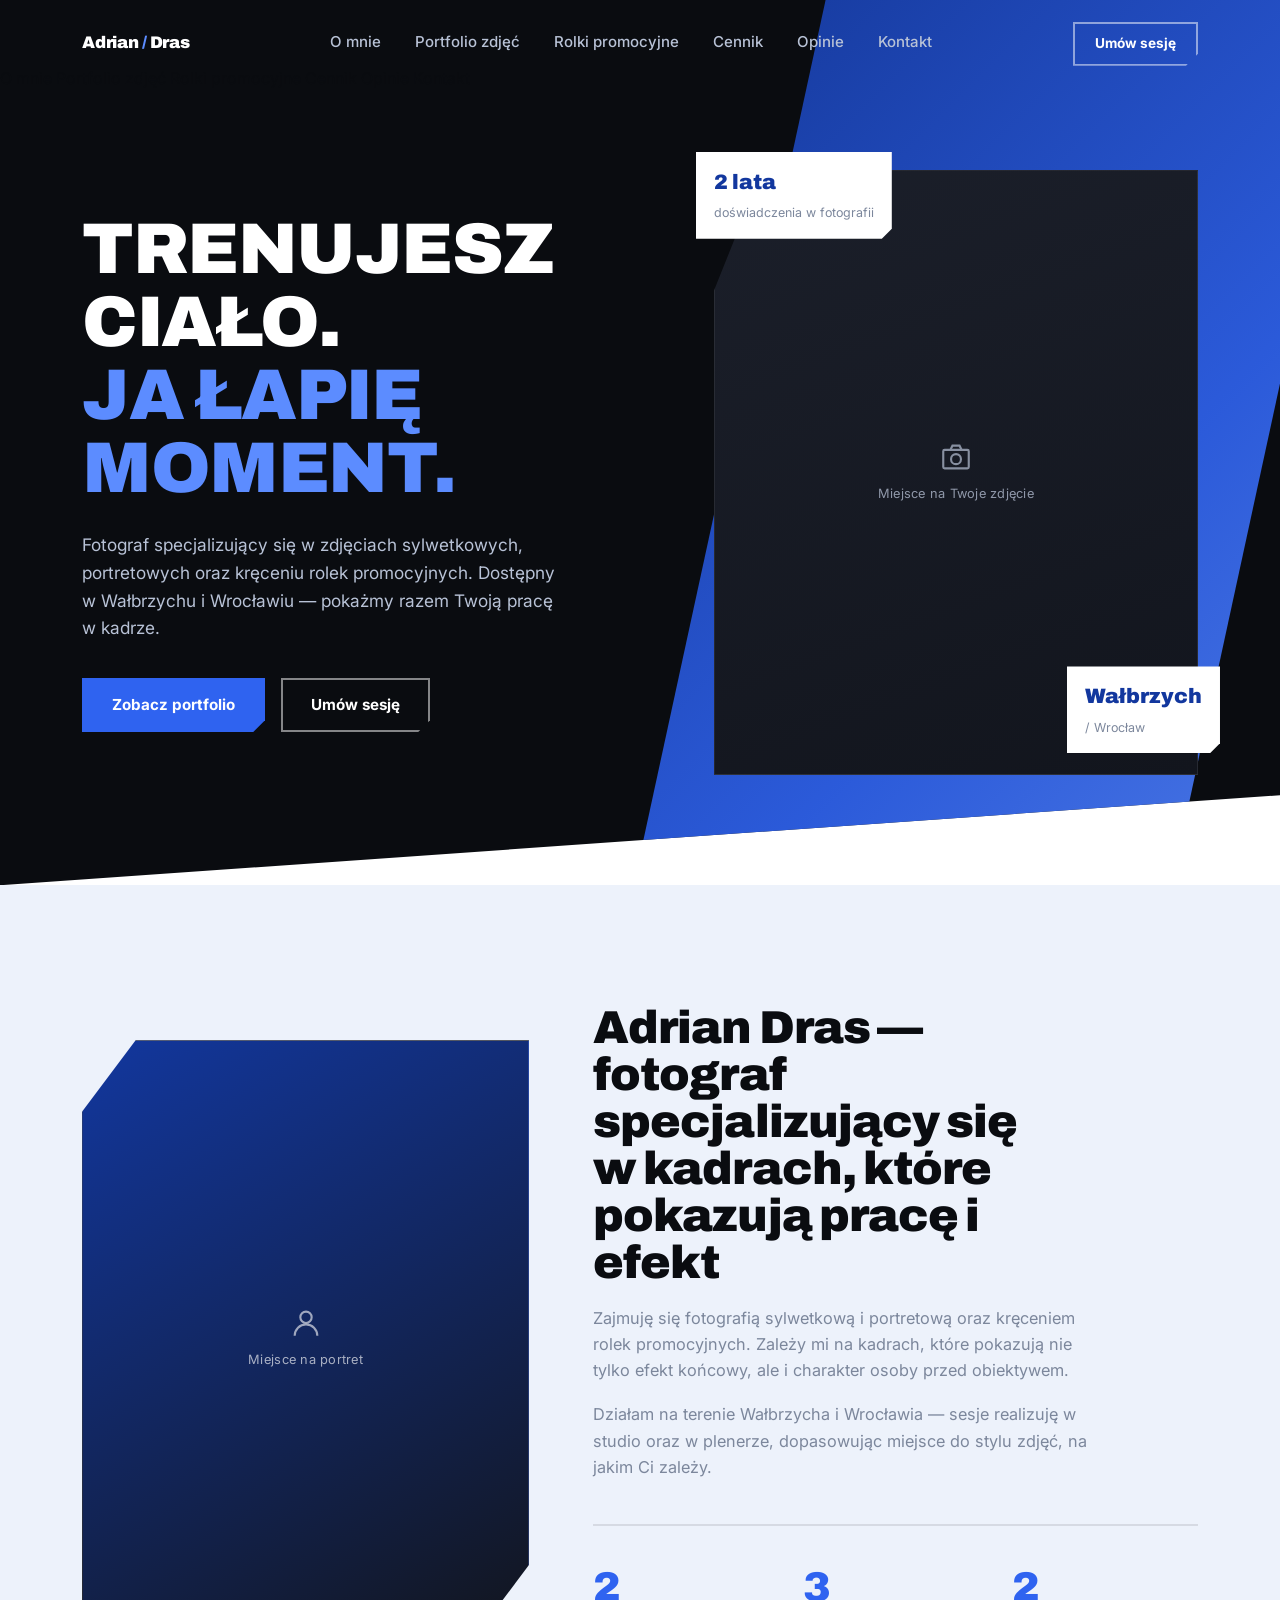
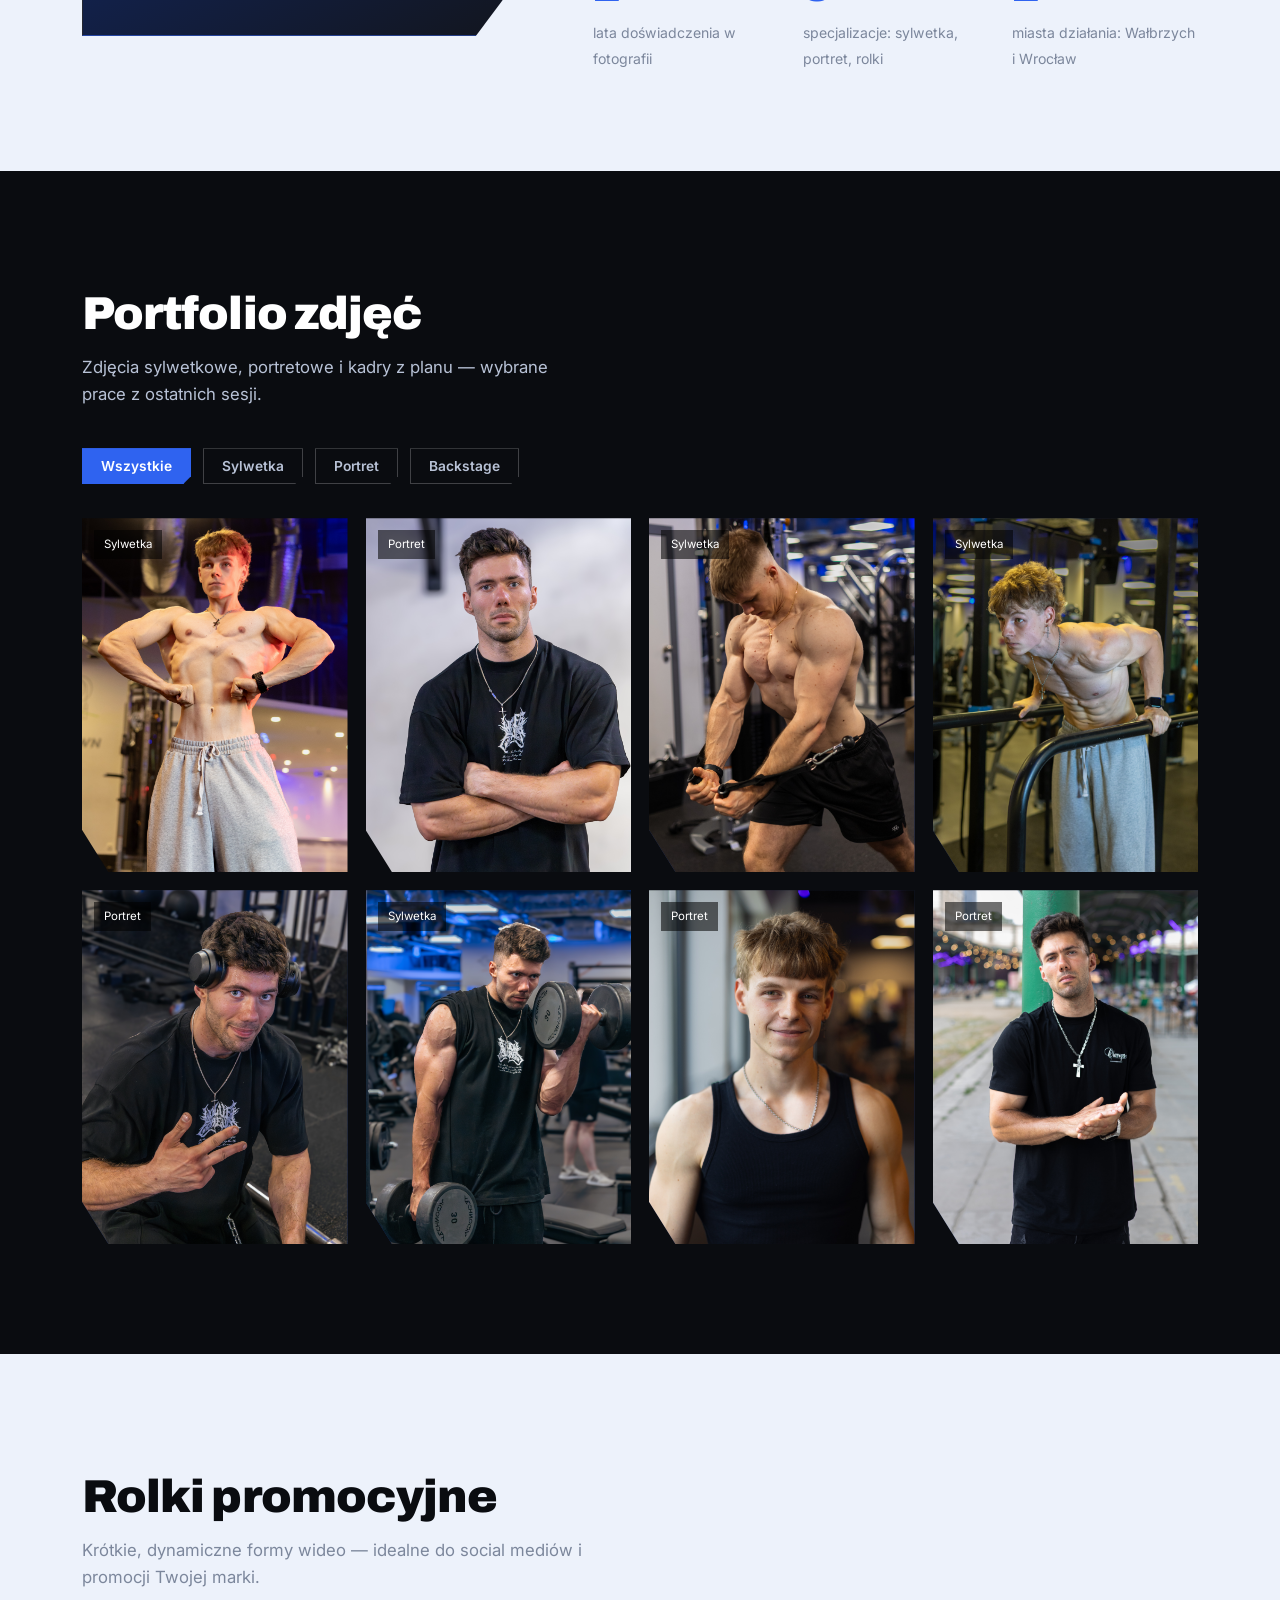
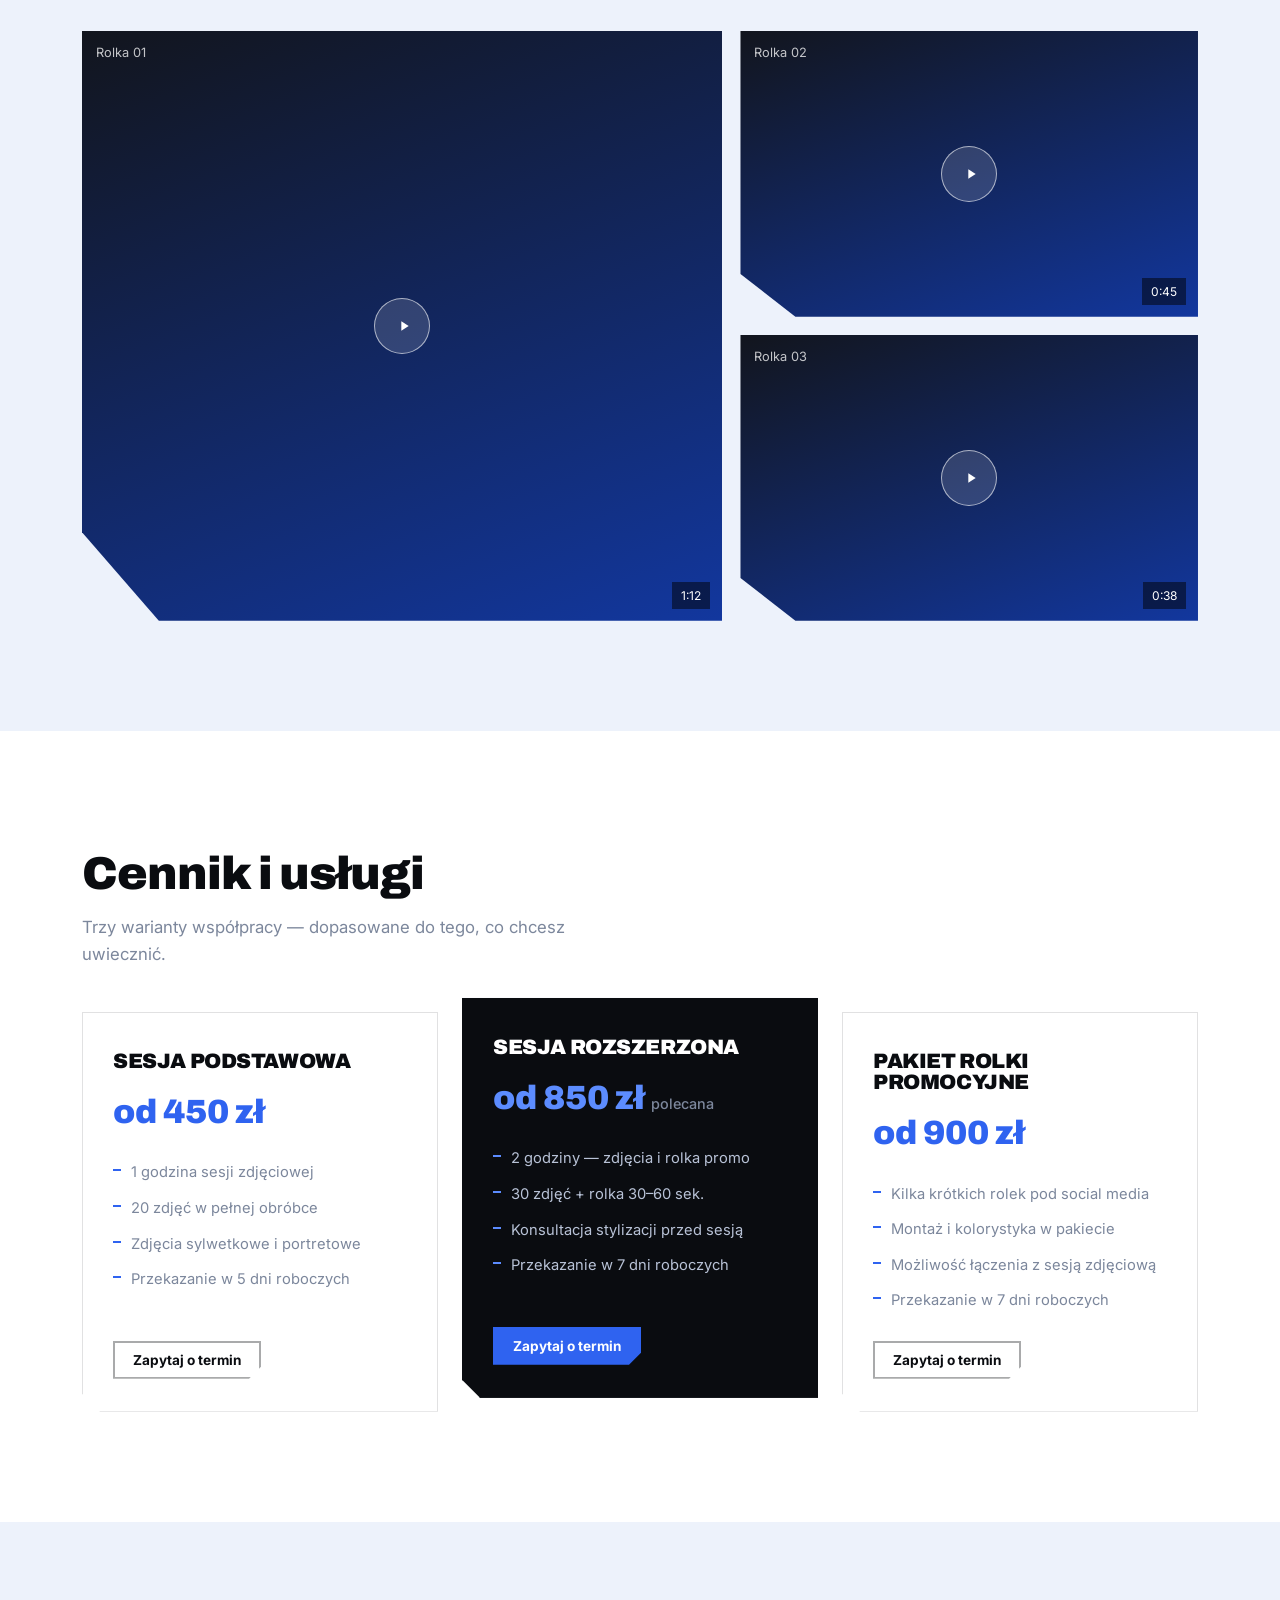
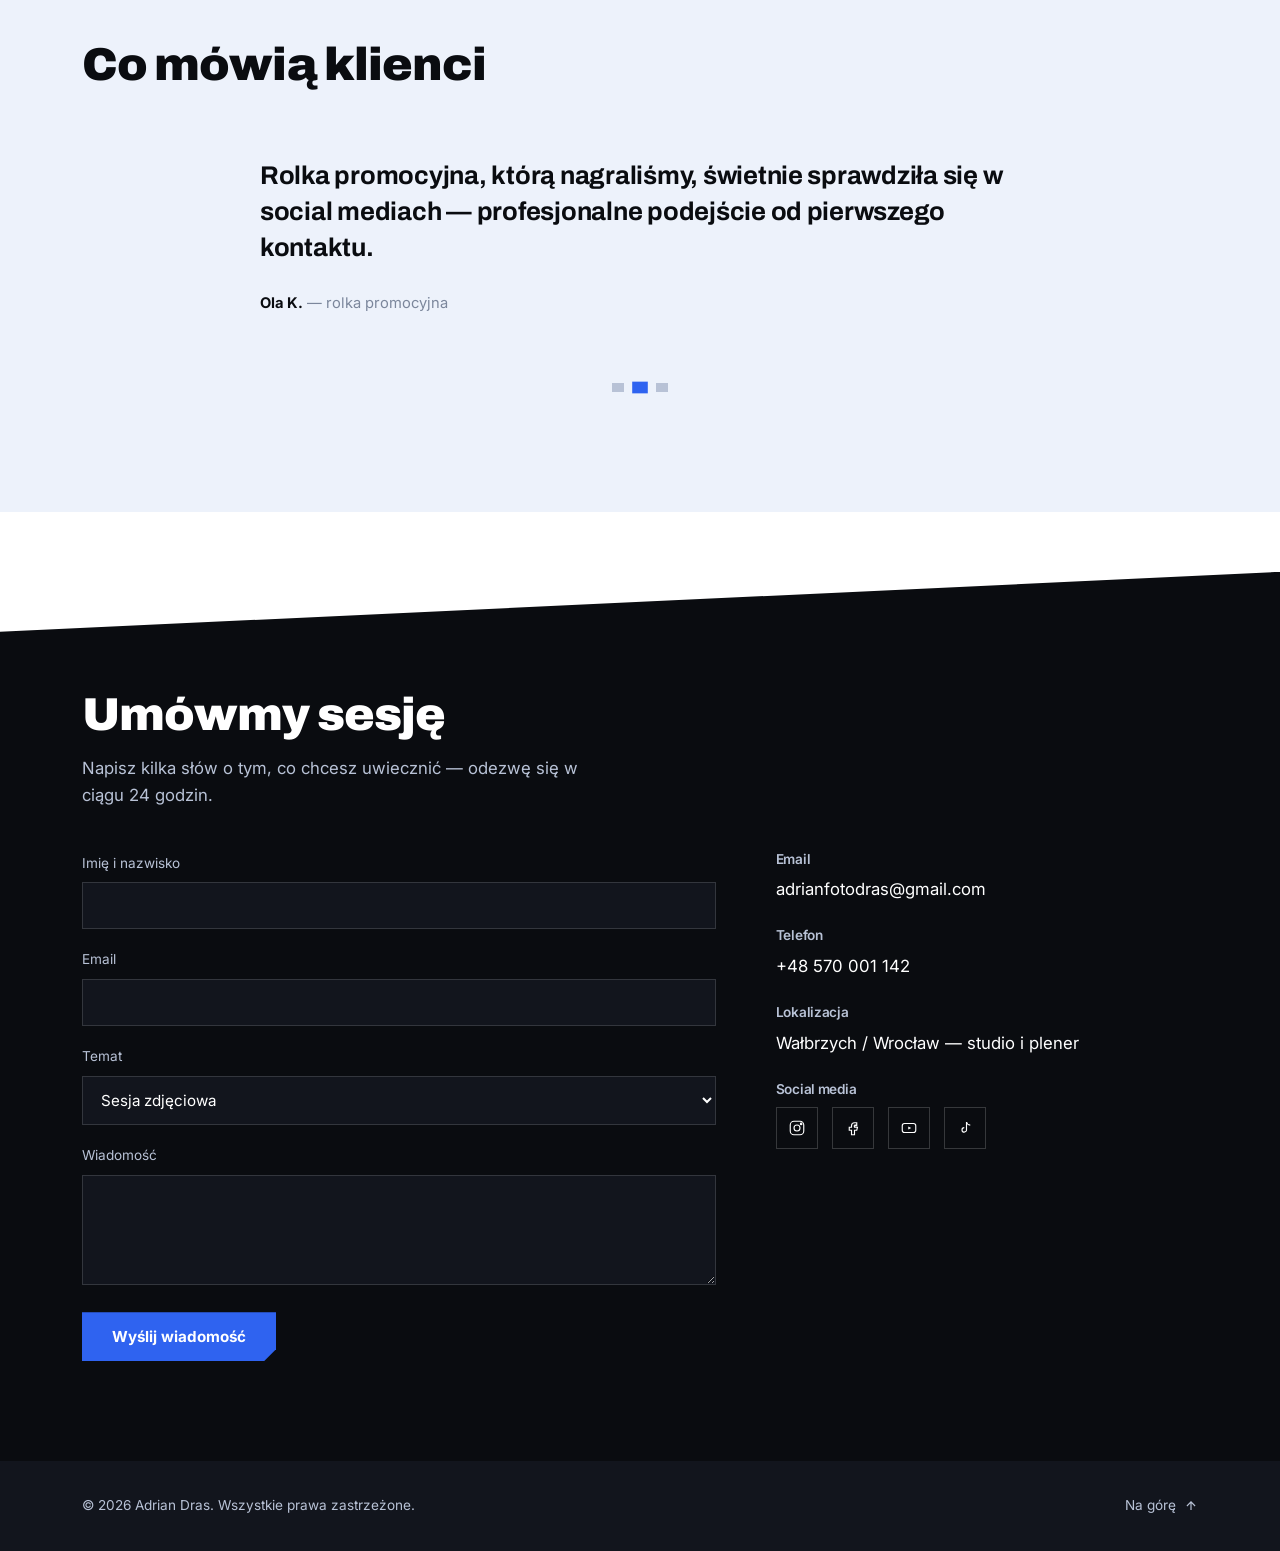
==== commit 768ef8db: "m" ====
--- a/index.html
+++ b/index.html
@@ -658,42 +658,42 @@
     <div class="photo-grid" id="photoGrid">
   <div class="photo-tile" data-cat="sylwetka">
     <span class="tag">Sylwetka</span>
-    <img src="Portoflio/1.jpg" alt="Zdjęcie sylwetkowe">
+    <img src="Portfolio/1.jpg" alt="Zdjęcie sylwetkowe">
   </div>
 
   <div class="photo-tile" data-cat="portret">
     <span class="tag">Portret</span>
-    <img src="Portoflio/2.jpg" alt="Portret">
+    <img src="Portfolio/2.jpg" alt="Portret">
   </div>
 
   <div class="photo-tile" data-cat="sylwetka">
     <span class="tag">Sylwetka</span>
-    <img src="Portoflio/3.jpg" alt="Zdjęcie sylwetkowe">
-  </div>
-
-  <div class="photo-tile" data-cat="backstage">
-    <span class="tag">Backstage</span>
-    <img src="Portoflio/4.jpg" alt="Kulisy sesji">
+    <img src="Portfolio/3.jpg" alt="Zdjęcie sylwetkowe">
+  </div>
+
+  <div class="photo-tile" data-cat="sylwetka">
+    <span class="tag">Sylwetka</span>
+    <img src="Portfolio/4.jpg" alt="Sylwetka">
   </div>
 
   <div class="photo-tile" data-cat="portret">
     <span class="tag">Portret</span>
-    <img src="Portoflio/5.jpg" alt="Portret">
+    <img src="Portfolio/5.jpg" alt="Portret">
   </div>
 
   <div class="photo-tile" data-cat="sylwetka">
     <span class="tag">Sylwetka</span>
-    <img src="Portoflio/6.jpg" alt="Zdjęcie sylwetkowe">
+    <img src="Portfolio/6.jpg" alt="Zdjęcie sylwetkowe">
   </div>
 
   <div class="photo-tile" data-cat="portret">
     <span class="tag">Portret</span>
-    <img src="Portoflio/7.jpg" alt="Portret">
-  </div>
-
-  <div class="photo-tile" data-cat="backstage">
-    <span class="tag">Backstage</span>
-    <img src="Portoflio/8.jpg" alt="Kulisy sesji">
+    <img src="Portfolio/7.jpg" alt="Portret">
+  </div>
+
+  <div class="photo-tile" data-cat="portret">
+    <span class="tag">Portret</span>
+    <img src="Portfolio/8.jpg" alt="Portret">
   </div>
 </div>
   </div>
@@ -818,9 +818,9 @@
       </form>
       <div class="contact-info">
         <h4>Email</h4>
-        <div class="line">kontakt@adriandras.pl</div>
+        <div class="line">adrianfotodras@gmail.com</div>
         <h4>Telefon</h4>
-        <div class="line">+48 600 000 000</div>
+        <div class="line">+48 570 001 142</div>
         <h4>Lokalizacja</h4>
         <div class="line">Wałbrzych / Wrocław — studio i plener</div>
         <h4>Social media</h4>
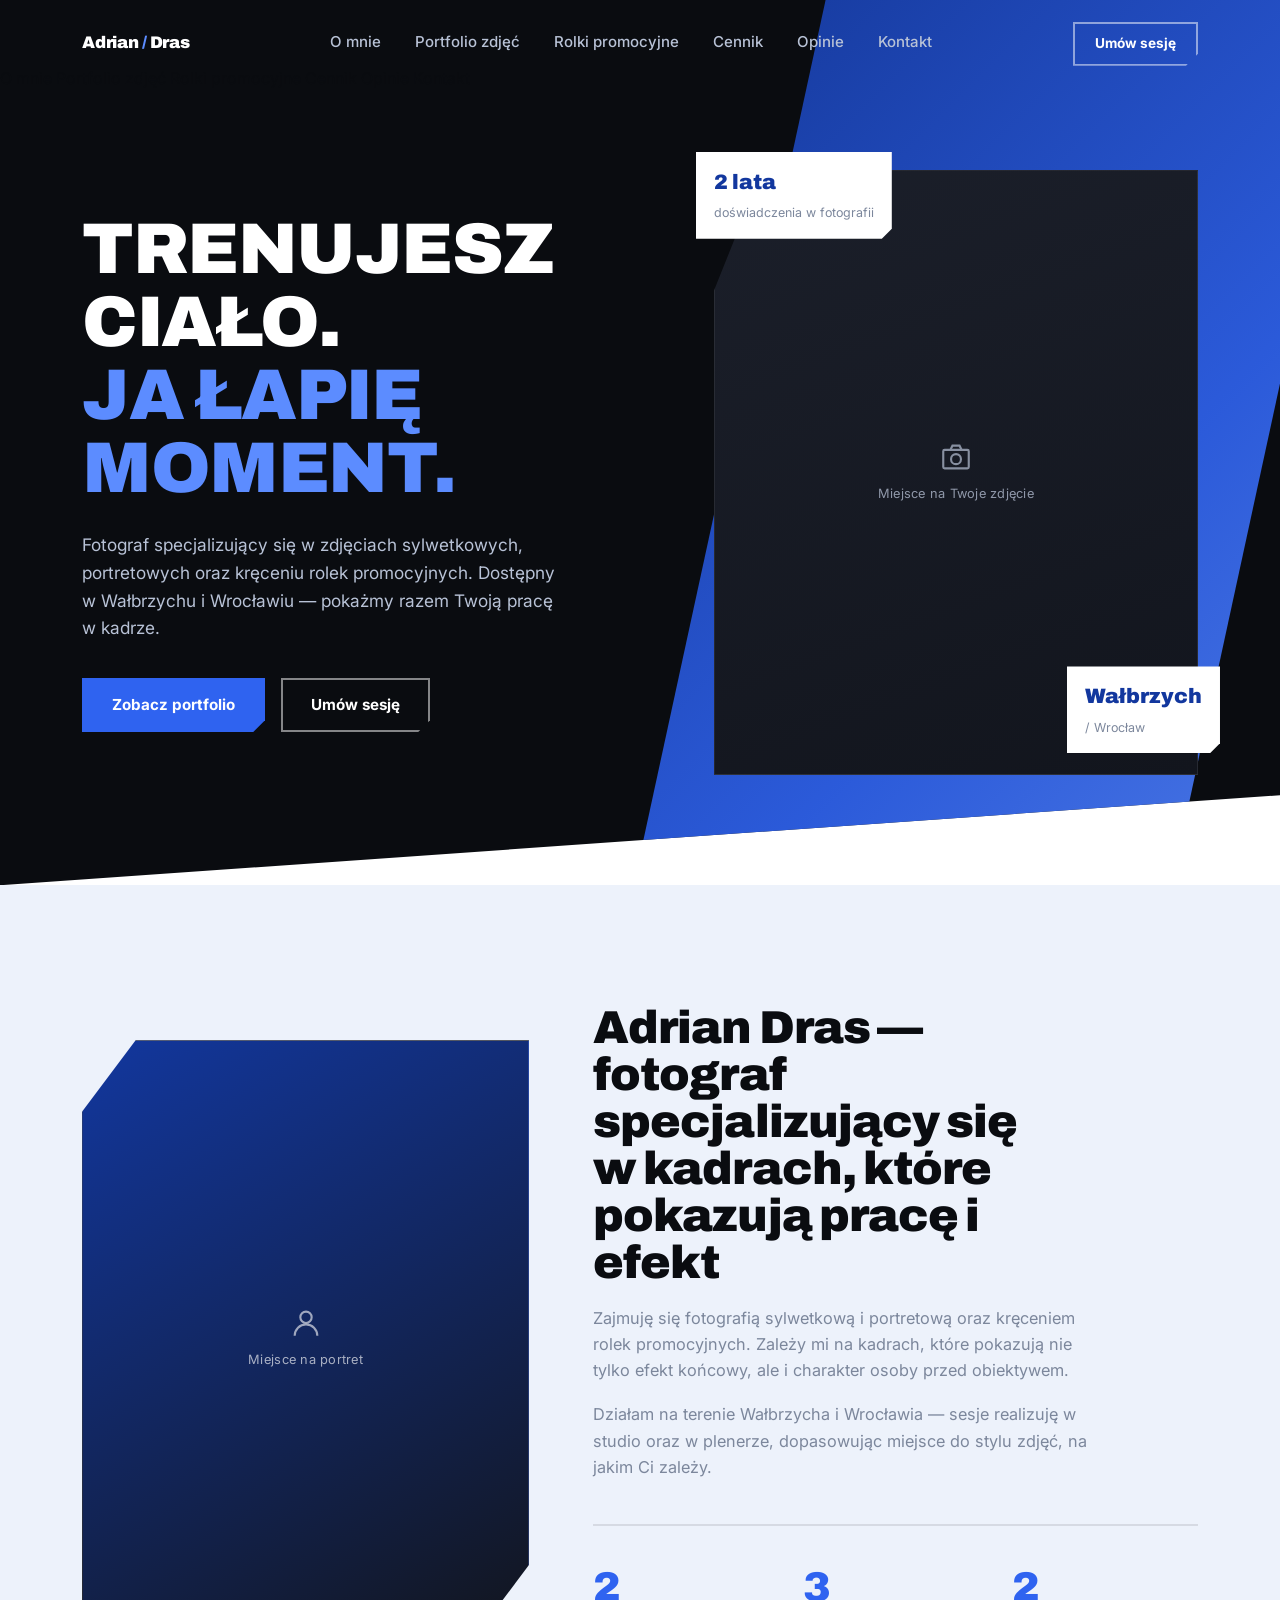
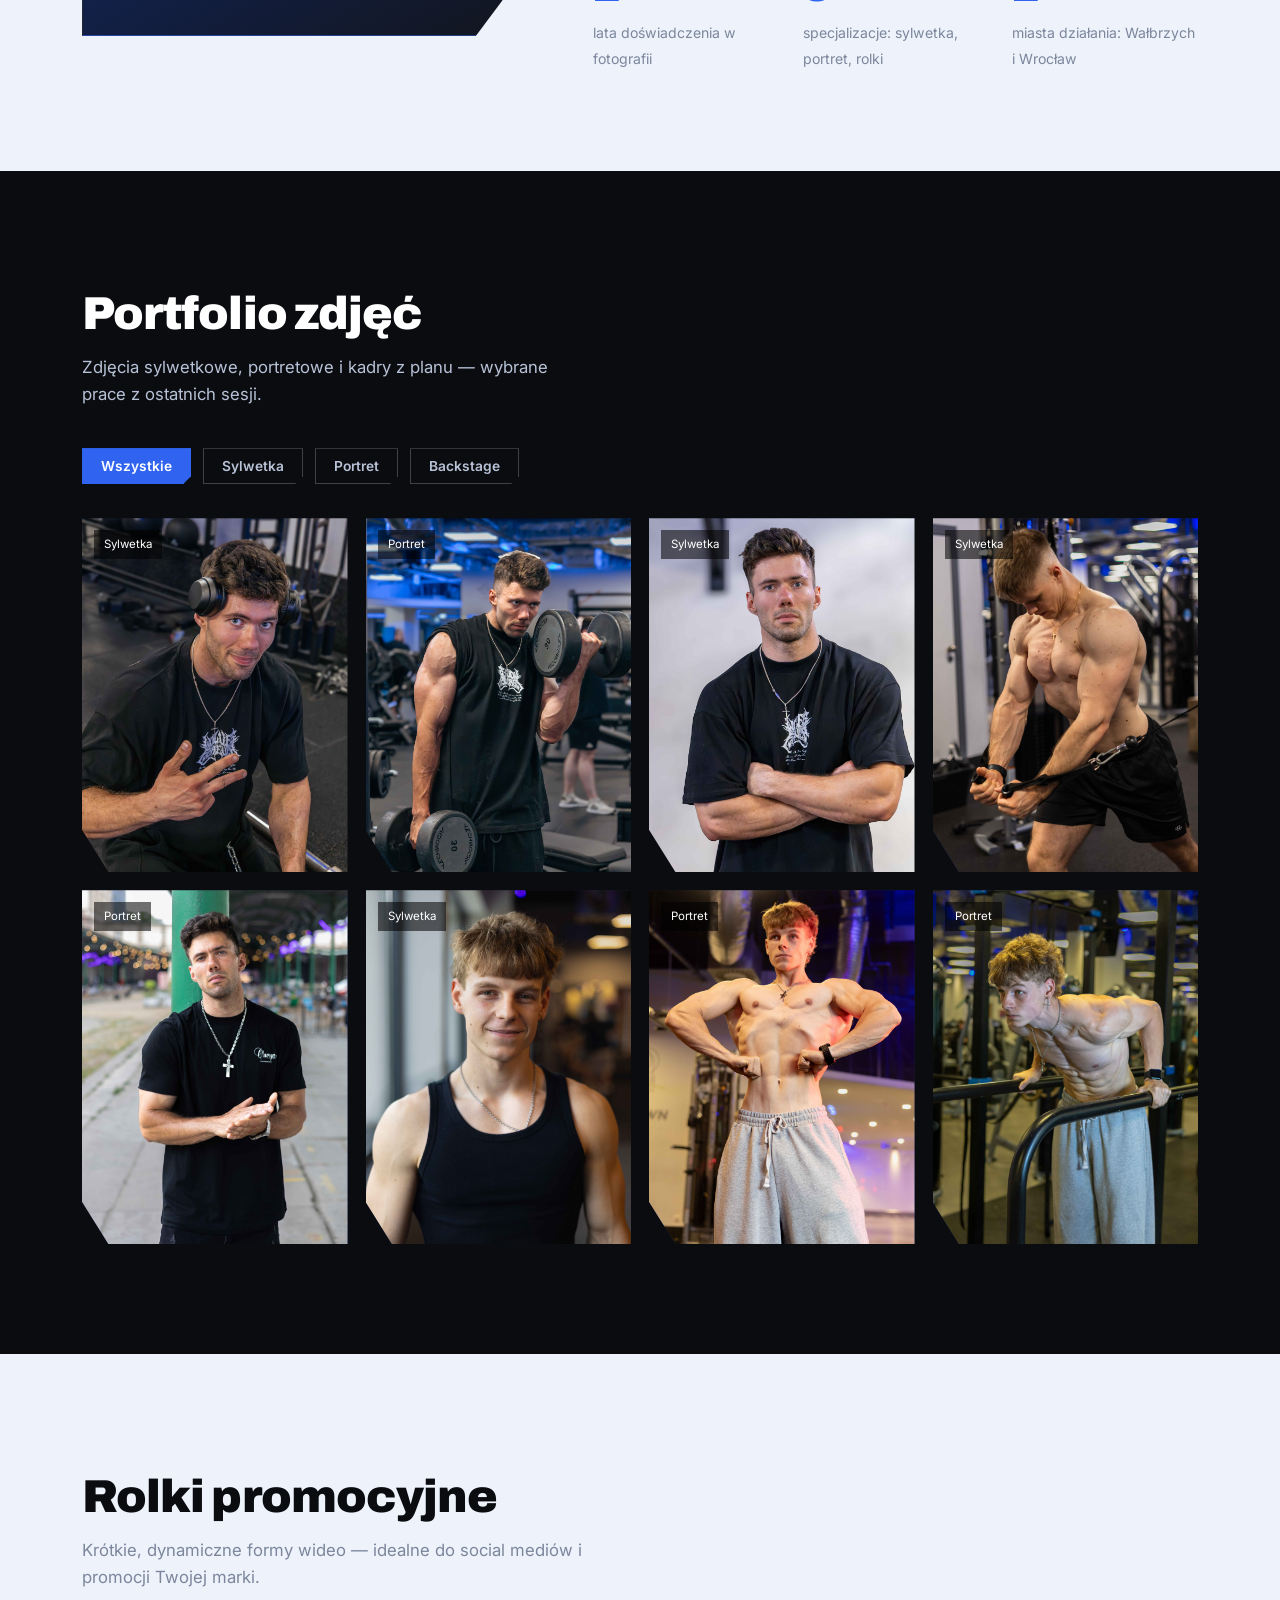
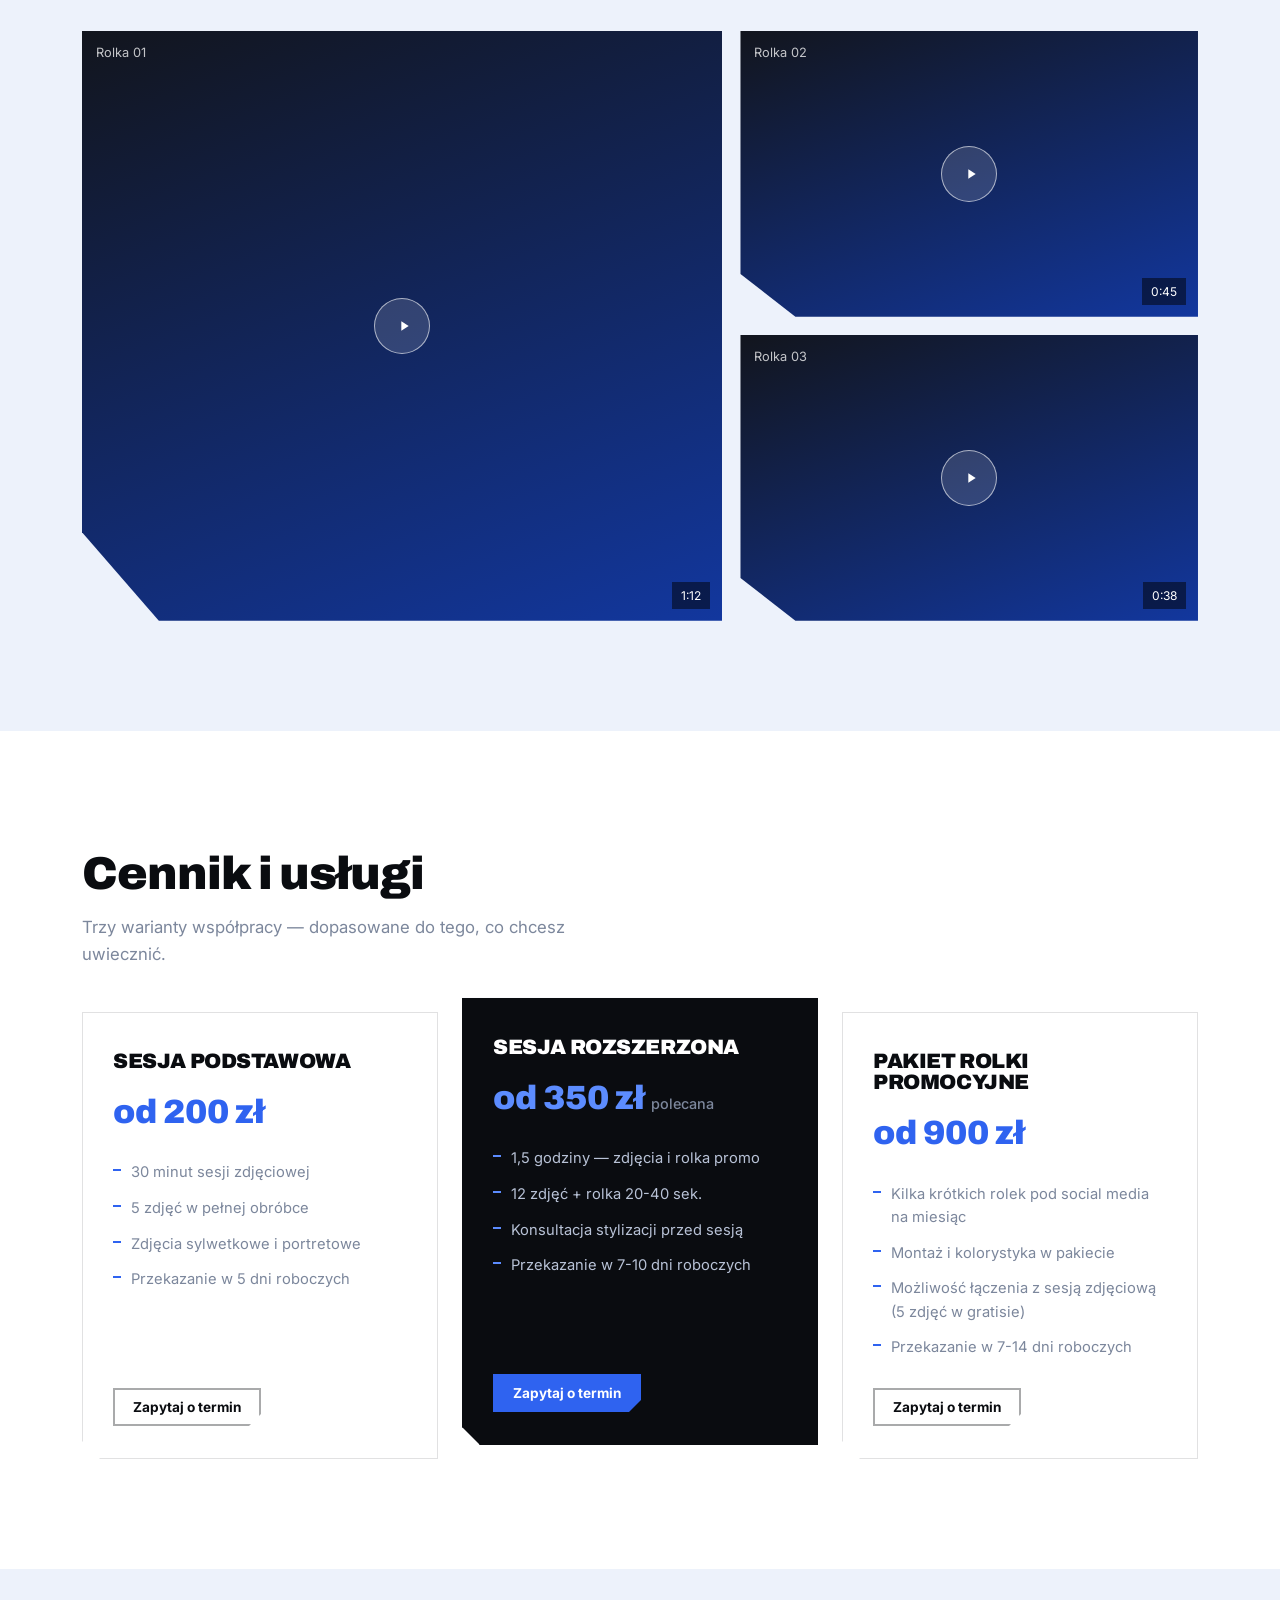
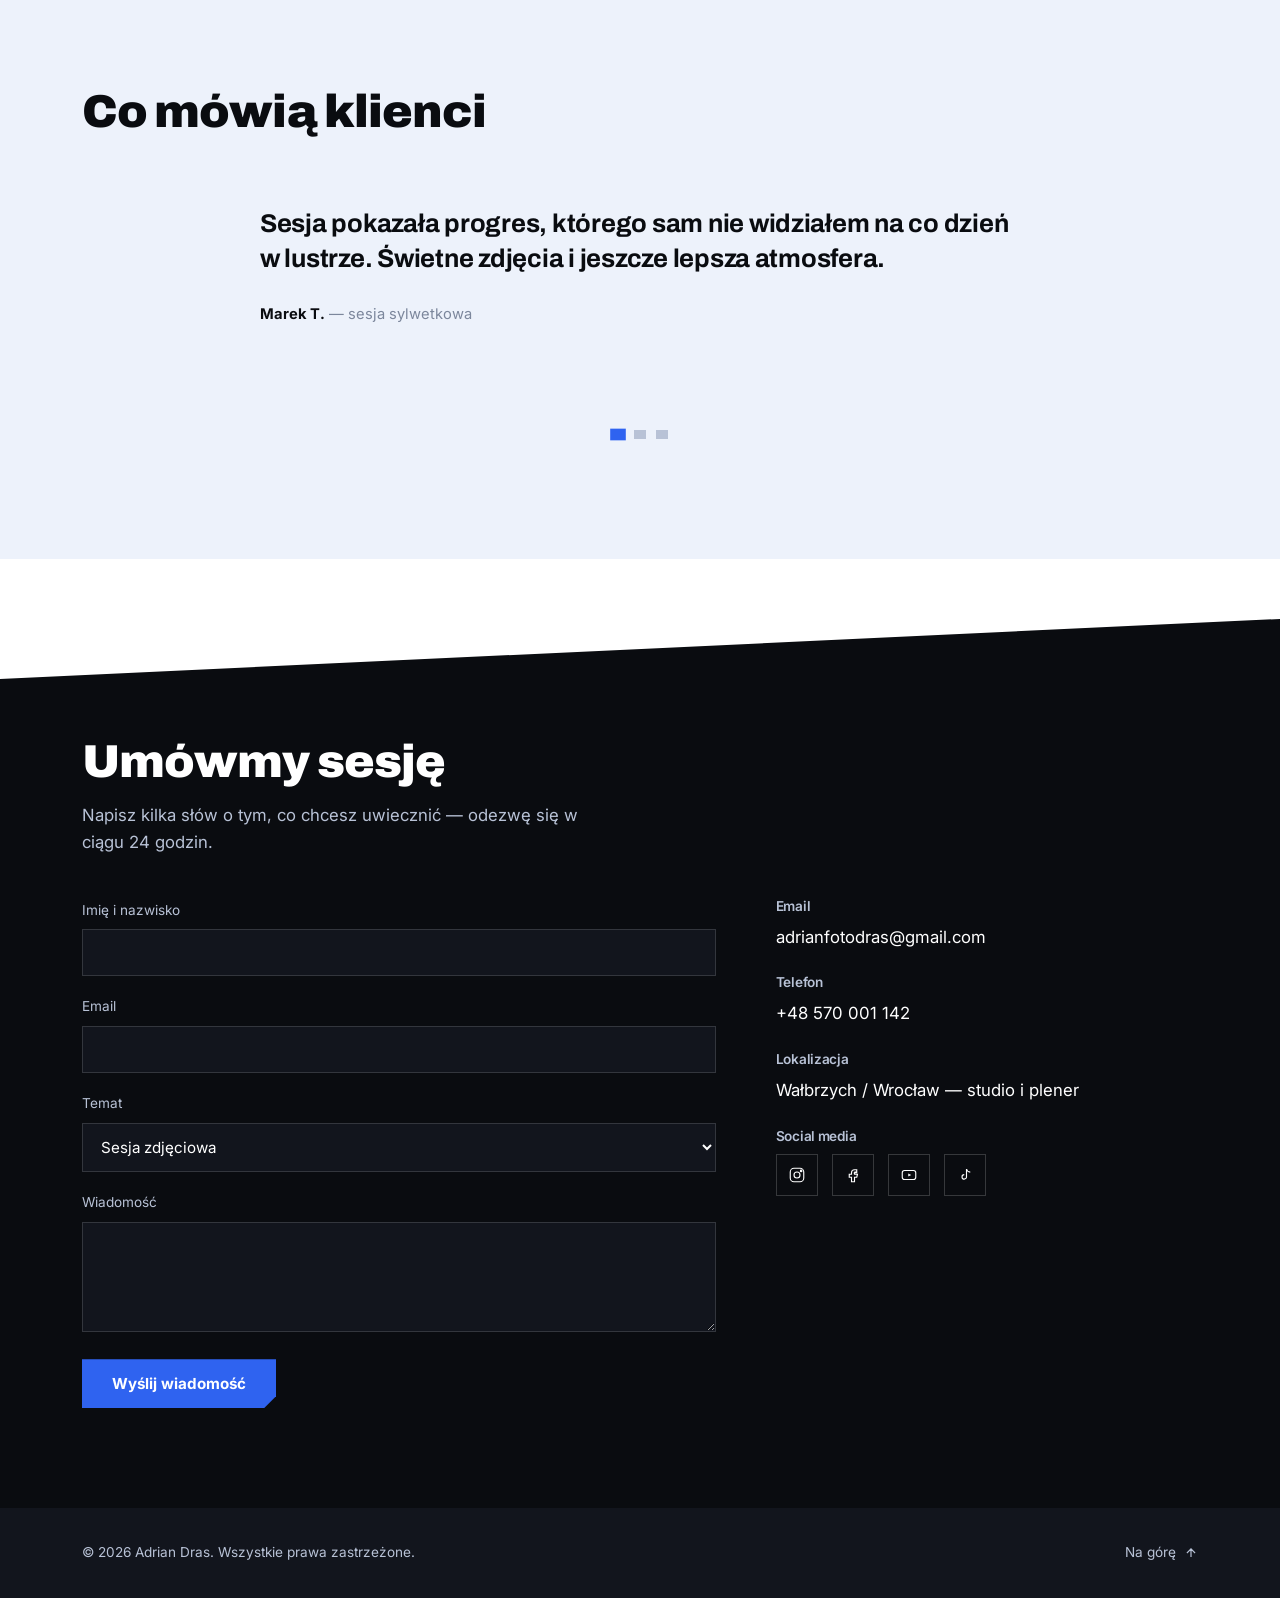
==== commit 92dd151c: "Update index.html" ====
--- a/index.html
+++ b/index.html
@@ -730,10 +730,10 @@
     <div class="pricing-grid">
       <div class="plan">
         <h3>Sesja podstawowa</h3>
-        <div class="price">od 450 zł</div>
+        <div class="price">od 200 zł</div>
         <ul>
-          <li>1 godzina sesji zdjęciowej</li>
-          <li>20 zdjęć w pełnej obróbce</li>
+          <li>30 minut sesji zdjęciowej</li>
+          <li>5 zdjęć w pełnej obróbce</li>
           <li>Zdjęcia sylwetkowe i portretowe</li>
           <li>Przekazanie w 5 dni roboczych</li>
         </ul>
@@ -741,12 +741,12 @@
       </div>
       <div class="plan featured">
         <h3>Sesja rozszerzona</h3>
-        <div class="price">od 850 zł <small>polecana</small></div>
+        <div class="price">od 350 zł <small>polecana</small></div>
         <ul>
-          <li>2 godziny — zdjęcia i rolka promo</li>
-          <li>30 zdjęć + rolka 30–60 sek.</li>
+          <li>1,5 godziny — zdjęcia i rolka promo</li>
+          <li>12 zdjęć + rolka 20-40 sek.</li>
           <li>Konsultacja stylizacji przed sesją</li>
-          <li>Przekazanie w 7 dni roboczych</li>
+          <li>Przekazanie w 7-10 dni roboczych</li>
         </ul>
         <button class="btn btn-primary btn-small plan-cta" data-topic="rozszerzona">Zapytaj o termin</button>
       </div>
@@ -754,10 +754,10 @@
         <h3>Pakiet rolki promocyjne</h3>
         <div class="price">od 900 zł</div>
         <ul>
-          <li>Kilka krótkich rolek pod social media</li>
+          <li>Kilka krótkich rolek pod social media na miesiąc</li>
           <li>Montaż i kolorystyka w pakiecie</li>
-          <li>Możliwość łączenia z sesją zdjęciową</li>
-          <li>Przekazanie w 7 dni roboczych</li>
+          <li>Możliwość łączenia z sesją zdjęciową (5 zdjęć w gratisie)</li>
+          <li>Przekazanie w 7-14 dni roboczych</li>
         </ul>
         <button class="btn btn-outline-dark btn-small plan-cta" data-topic="rolki">Zapytaj o termin</button>
       </div>
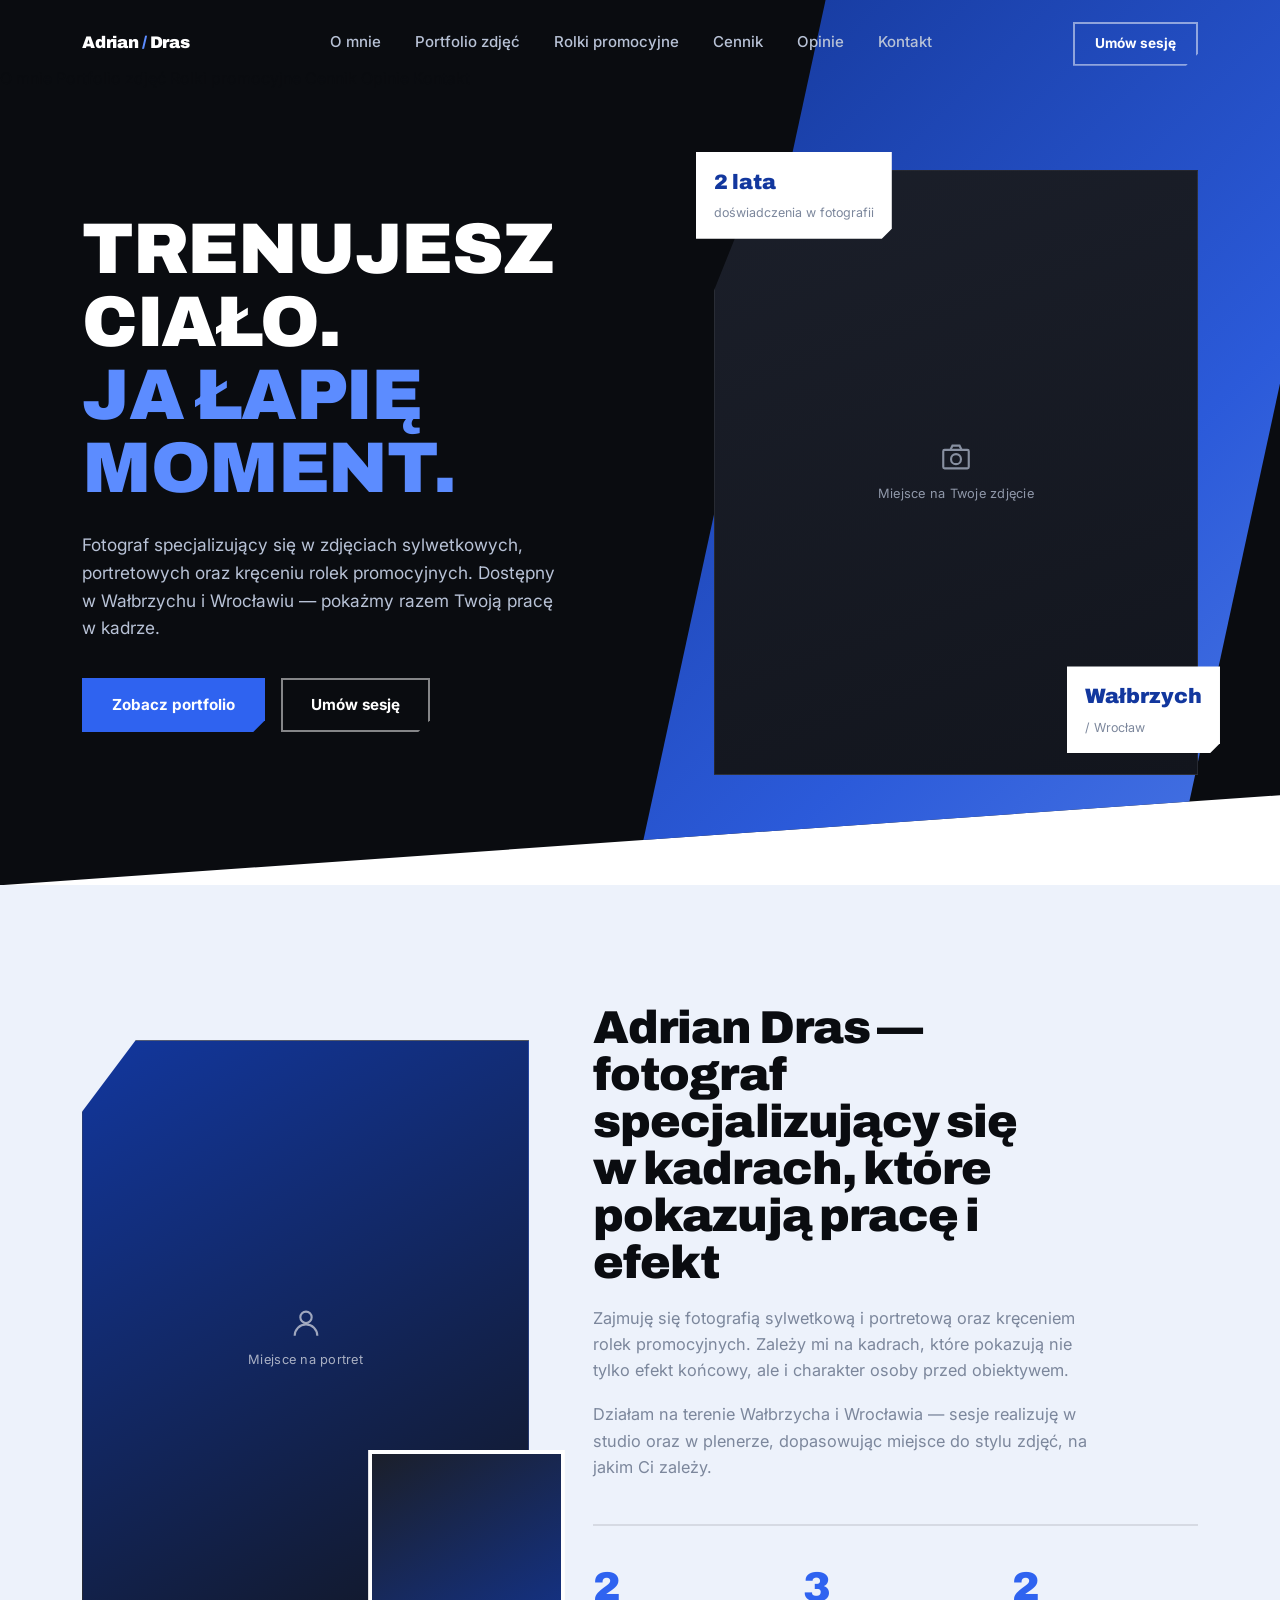
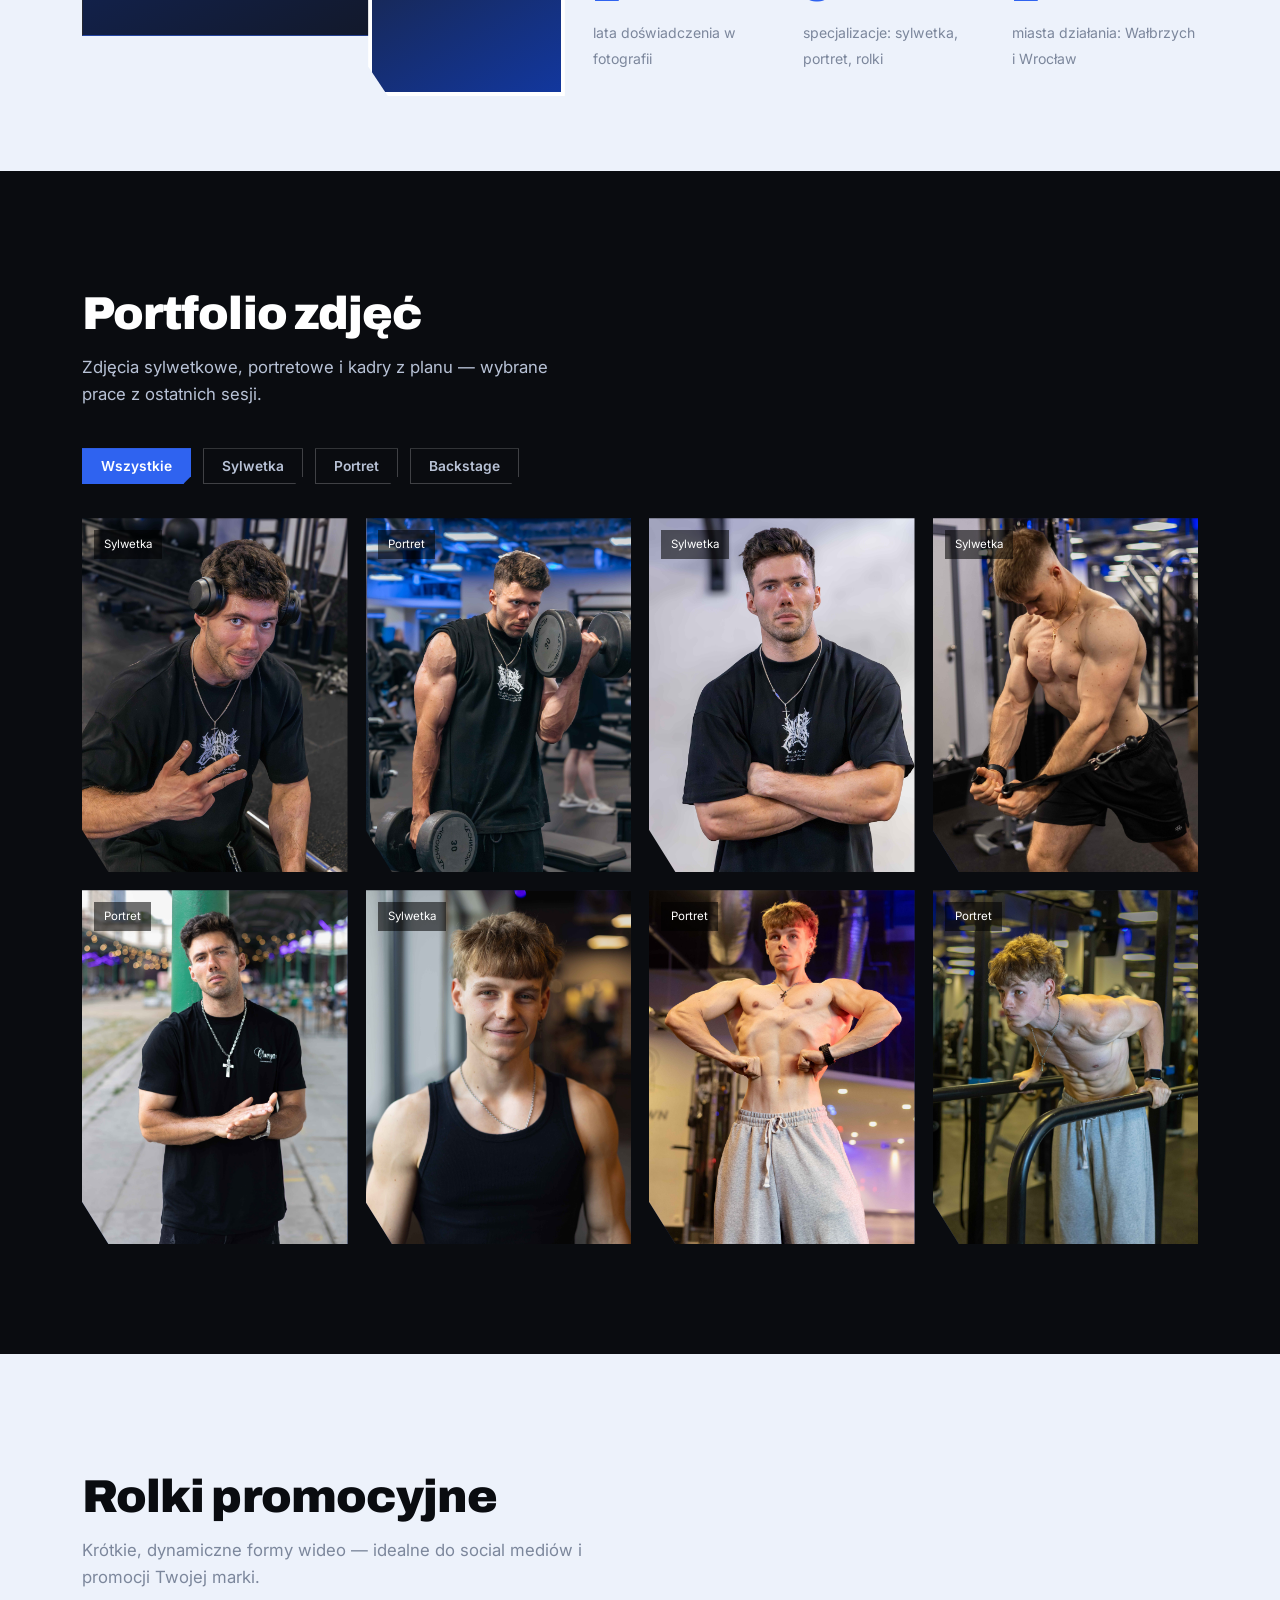
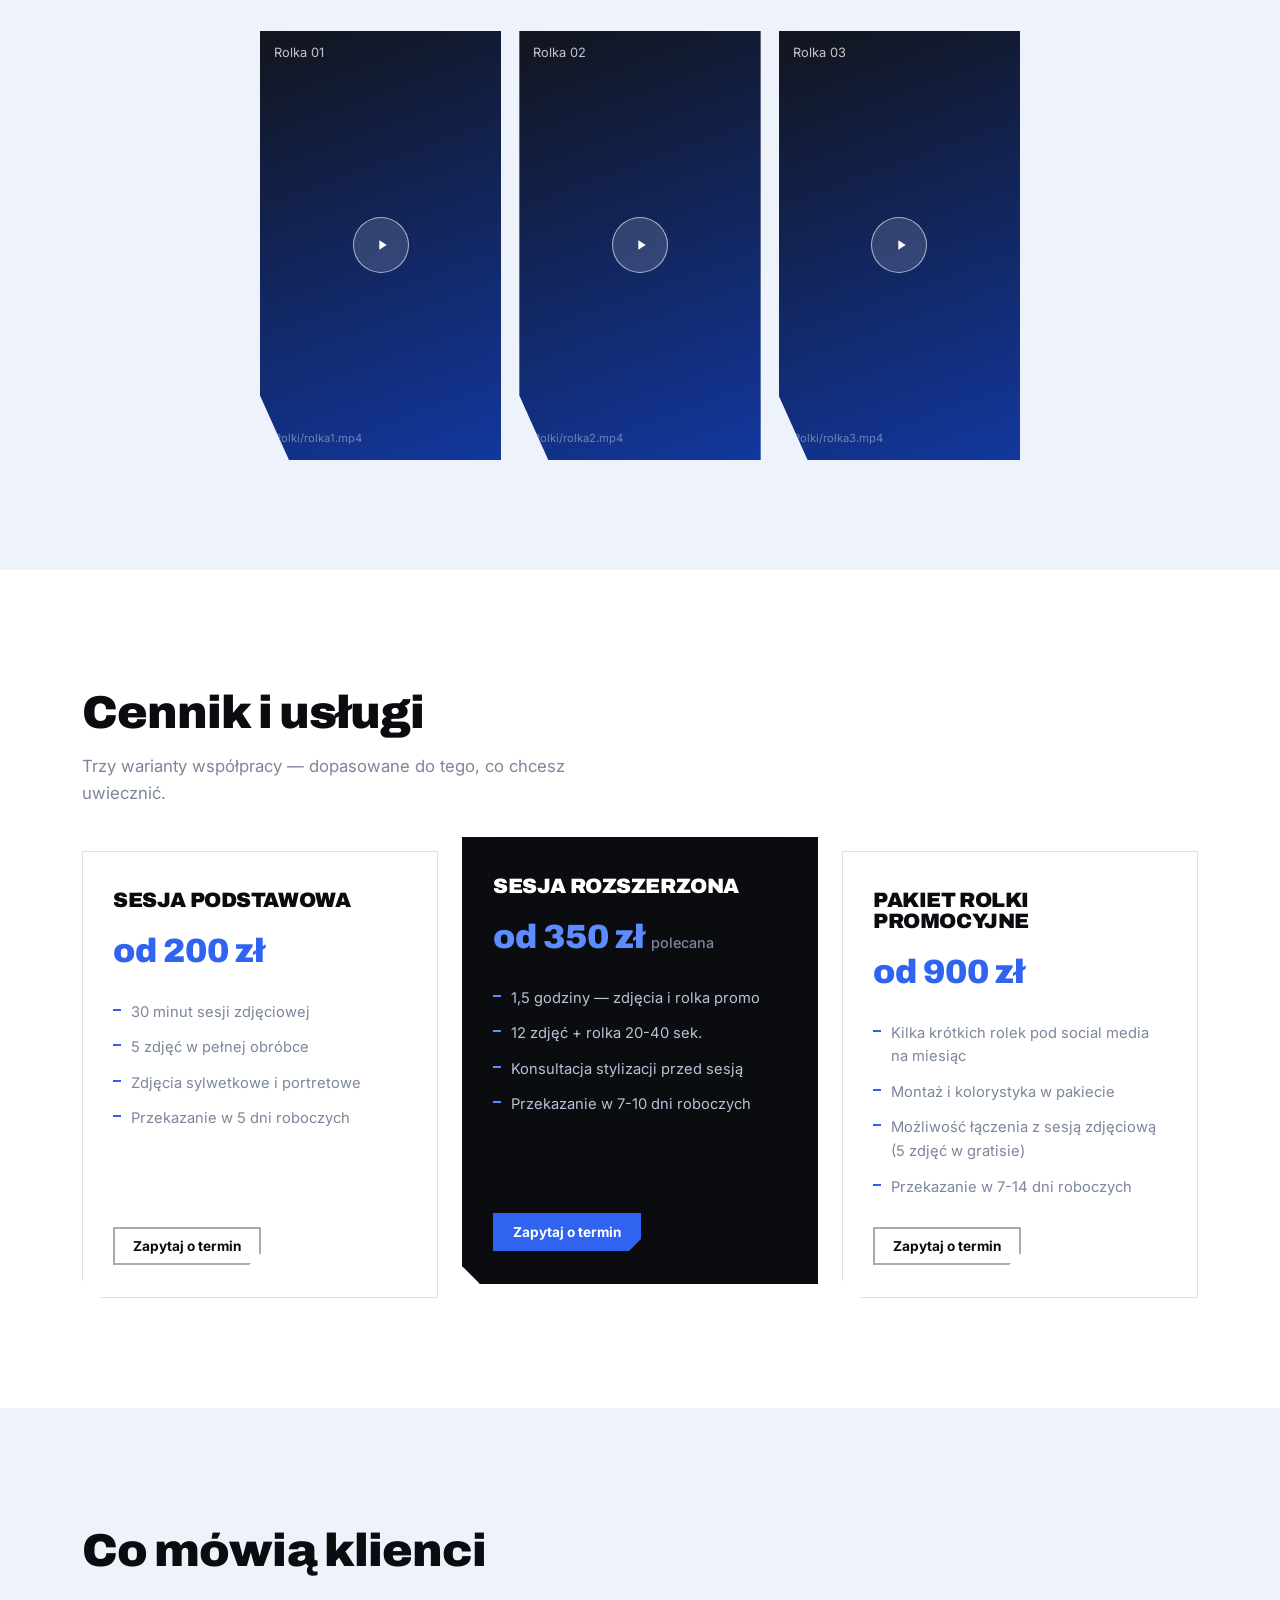
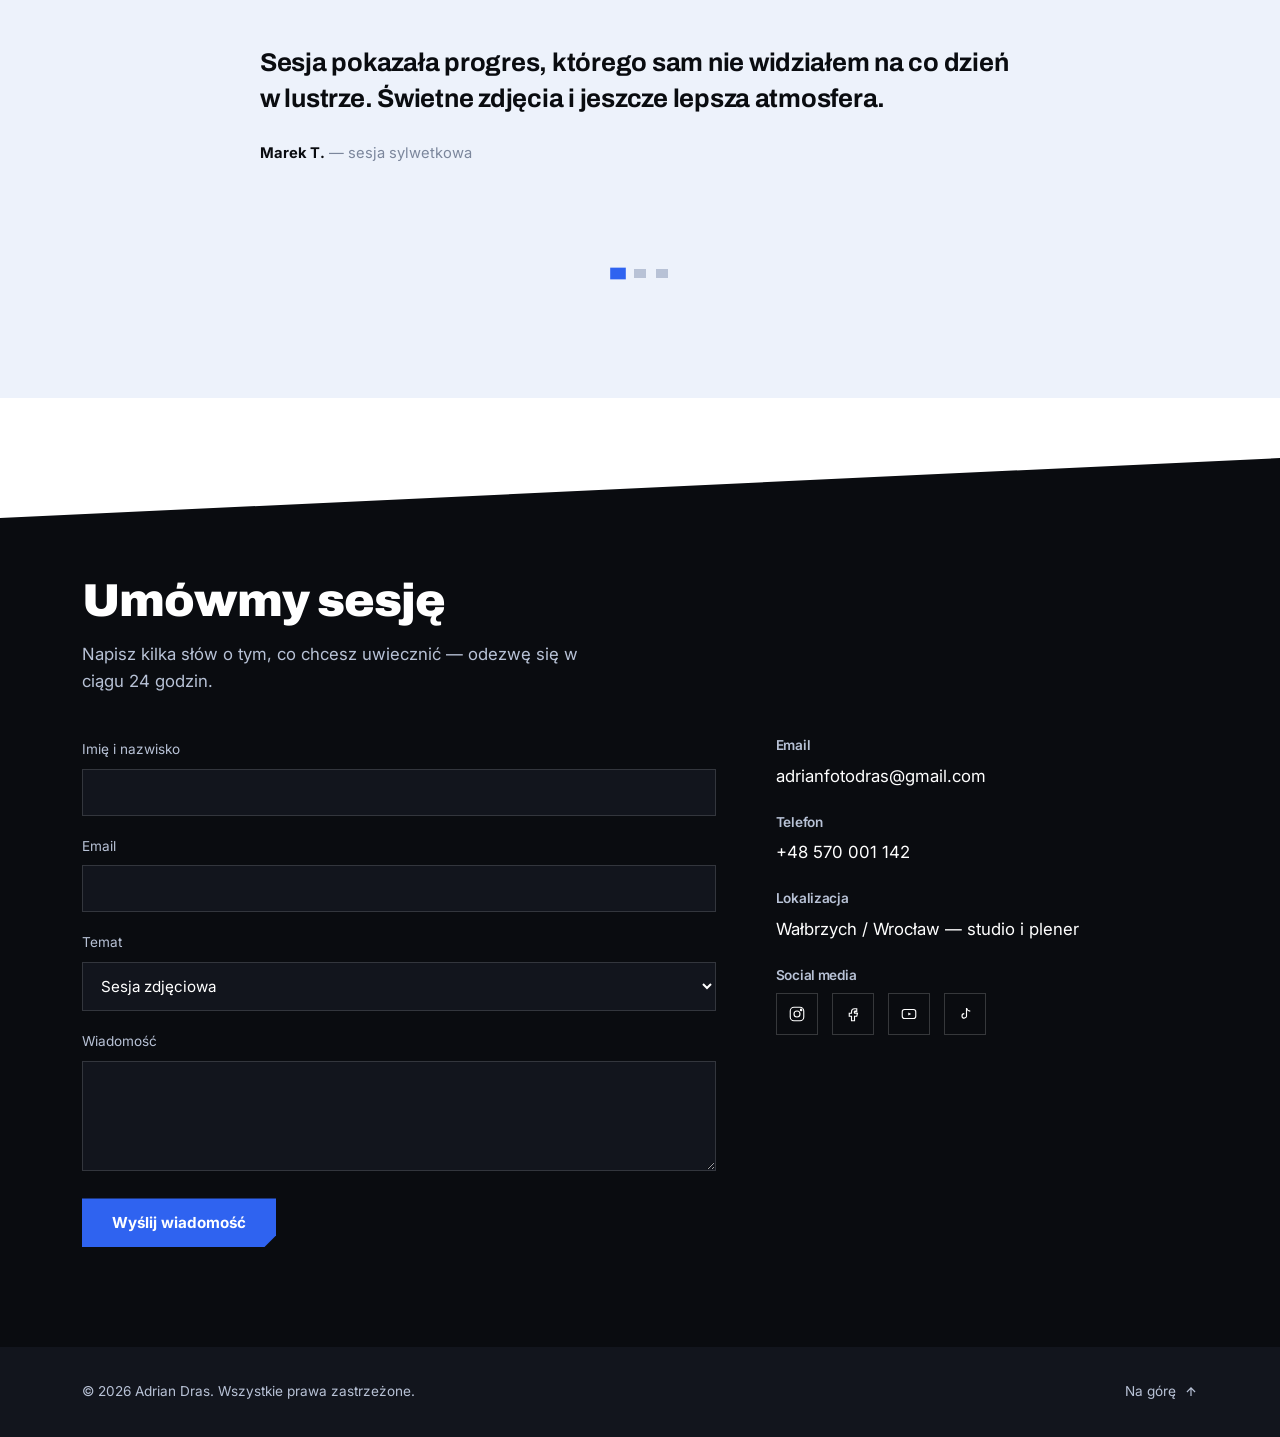
==== commit 2d57e954: "rolki" ====
--- a/index.html
+++ b/index.html
@@ -264,6 +264,28 @@
     clip-path:polygon(12% 0,100% 0,100% 88%,88% 100%,0 100%,0 12%);
     color:rgba(255,255,255,0.85);
   }
+  .ph-about img{
+    position:absolute; inset:0;
+    width:100%; height:100%;
+    object-fit:cover;
+  }
+  .about-media{ position:relative; }
+  .about-accent{
+    position:absolute;
+    right:-8%; bottom:-10%;
+    width:44%;
+    aspect-ratio:4/5;
+    background:linear-gradient(150deg,var(--black-3),var(--blue-deep));
+    clip-path:polygon(0 0,100% 0,100% 100%,10% 100%,0 88%);
+    border:4px solid var(--white);
+    box-shadow:0 20px 40px rgba(0,0,0,0.25);
+    overflow:hidden;
+  }
+  .about-accent img{
+    position:absolute; inset:0;
+    width:100%; height:100%;
+    object-fit:cover;
+  }
   .about-text p{ color:var(--grey); font-size:1.02rem; margin-top:18px; max-width:52ch; }
   .stats-row{
     display:grid;
@@ -339,19 +361,20 @@
   .portfolio-video{ background:var(--ice); padding:120px 0 110px; }
   .video-grid{
     display:grid;
-    grid-template-columns:1.4fr 1fr;
-    grid-template-rows:auto auto;
+    grid-template-columns:repeat(3,1fr);
     gap:18px;
     margin-top:40px;
+    max-width:760px;
+    margin-left:auto;
+    margin-right:auto;
   }
   .video-tile{
     position:relative;
-    aspect-ratio:16/10;
+    aspect-ratio:9/16;
     background:linear-gradient(160deg,var(--black-2),var(--blue-deep));
     clip-path:polygon(0 0,100% 0,100% 100%,12% 100%,0 85%);
     overflow:hidden;
   }
-  .video-tile.featured{ grid-row:1 / 3; aspect-ratio:auto; }
   .video-tile .play{
     position:absolute; inset:0;
     display:flex; align-items:center; justify-content:center;
@@ -375,7 +398,23 @@
   .video-tile .vlabel{
     position:absolute; top:12px; left:14px;
     font-size:0.8rem; color:rgba(255,255,255,0.75);
-  }
+    z-index:2;
+    transition:opacity .2s ease;
+  }
+  .tile-video{
+    position:absolute; inset:0;
+    width:100%; height:100%;
+    object-fit:cover;
+    background:transparent;
+  }
+  .video-tile .file-hint{
+    position:absolute; bottom:12px; left:14px;
+    font-size:0.7rem; color:rgba(255,255,255,0.4);
+    display:none; z-index:2;
+  }
+  .video-tile.no-video .file-hint{ display:block; }
+  .video-tile.playing .play{ opacity:0; pointer-events:none; }
+  .video-tile.playing .vlabel{ opacity:0; }
 
   .photo-tile img {
   width: 100%;
@@ -554,18 +593,20 @@
     }
     .mobile-panel.open{ display:flex; flex-direction:column; gap:26px; }
     .mobile-panel a{ font-family:'Archivo',sans-serif; font-weight:900; font-size:1.6rem; color:var(--white); text-transform:uppercase; }
-    .hero-grid, .about-grid, .video-grid, .contact-grid{ grid-template-columns:1fr; }
+    .hero-grid, .about-grid, .contact-grid{ grid-template-columns:1fr; }
     .hero-visual{ order:-1; max-width:340px; margin:0 auto; }
     .stat-chip{ display:none; }
+    .about-accent{ right:0; bottom:-6%; width:42%; }
     .photo-grid{ grid-template-columns:repeat(2,1fr); }
     .pricing-grid{ grid-template-columns:1fr; }
     .plan.featured{ transform:none; }
-    .video-tile.featured{ grid-row:auto; aspect-ratio:16/10; }
+    .video-grid{ max-width:100%; gap:12px; }
     .stats-row{ grid-template-columns:1fr; gap:18px; }
   }
   @media (max-width:560px){
     .container{ padding:0 20px; }
     .photo-grid{ grid-template-columns:repeat(2,1fr); gap:12px; }
+    .video-grid{ gap:8px; }
     .hero{ padding-top:130px; }
     .hero-copy h1{ font-size:2.3rem; }
   }
@@ -628,9 +669,15 @@
 
 <section class="about" id="o-mnie">
   <div class="container about-grid">
-    <div class="ph ph-about">
-      <svg viewBox="0 0 24 24" fill="none" stroke="currentColor" stroke-width="1.5"><circle cx="12" cy="8" r="4"/><path d="M4 21c0-4.4 3.6-8 8-8s8 3.6 8 8"/></svg>
-      <span>Miejsce na portret</span>
+    <div class="about-media">
+      <div class="ph ph-about">
+        <svg viewBox="0 0 24 24" fill="none" stroke="currentColor" stroke-width="1.5"><circle cx="12" cy="8" r="4"/><path d="M4 21c0-4.4 3.6-8 8-8s8 3.6 8 8"/></svg>
+        <span>Miejsce na portret</span>
+        <img src="O-mnie/1.jpg" alt="Adrian Dras - portret" onerror="this.remove()">
+      </div>
+      <div class="about-accent">
+        <img src="O-mnie/2.jpg" alt="Adrian Dras podczas sesji zdjęciowej" onerror="this.remove()">
+      </div>
     </div>
     <div class="about-text">
       <h2 class="section-heading">Adrian Dras — fotograf specjalizujący się w kadrach, które pokazują pracę i efekt</h2>
@@ -706,18 +753,21 @@
     <div class="video-grid">
       <div class="video-tile featured">
         <span class="vlabel">Rolka 01</span>
-        <div class="play"><div class="play-btn"><svg viewBox="0 0 24 24" fill="white"><path d="M8 5v14l11-7z"/></svg></div></div>
-        <span class="duration">1:12</span>
+        <video class="tile-video" src="Rolki/rolka1.mp4" muted loop playsinline preload="metadata"></video>
+        <div class="play"><button class="play-btn" aria-label="Odtwórz rolkę 1"><svg viewBox="0 0 24 24" fill="white"><path d="M8 5v14l11-7z"/></svg></button></div>
+        <span class="file-hint">Rolki/rolka1.mp4</span>
       </div>
       <div class="video-tile">
         <span class="vlabel">Rolka 02</span>
-        <div class="play"><div class="play-btn"><svg viewBox="0 0 24 24" fill="white"><path d="M8 5v14l11-7z"/></svg></div></div>
-        <span class="duration">0:45</span>
+        <video class="tile-video" src="Rolki/rolka2.mp4" muted loop playsinline preload="metadata"></video>
+        <div class="play"><button class="play-btn" aria-label="Odtwórz rolkę 2"><svg viewBox="0 0 24 24" fill="white"><path d="M8 5v14l11-7z"/></svg></button></div>
+        <span class="file-hint">Rolki/rolka2.mp4</span>
       </div>
       <div class="video-tile">
         <span class="vlabel">Rolka 03</span>
-        <div class="play"><div class="play-btn"><svg viewBox="0 0 24 24" fill="white"><path d="M8 5v14l11-7z"/></svg></div></div>
-        <span class="duration">0:38</span>
+        <video class="tile-video" src="Rolki/rolka3.mp4" muted loop playsinline preload="metadata"></video>
+        <div class="play"><button class="play-btn" aria-label="Odtwórz rolkę 3"><svg viewBox="0 0 24 24" fill="white"><path d="M8 5v14l11-7z"/></svg></button></div>
+        <span class="file-hint">Rolki/rolka3.mp4</span>
       </div>
     </div>
   </div>
@@ -866,6 +916,31 @@
   // ---- generate photo grid tiles ----
 
 
+  // ---- video tiles: play/pause + brak pliku ----
+  document.querySelectorAll('.video-tile').forEach(tile => {
+    const video = tile.querySelector('.tile-video');
+    const playBtn = tile.querySelector('.play-btn');
+    if (!video || !playBtn) return;
+    video.addEventListener('error', () => tile.classList.add('no-video'));
+    playBtn.addEventListener('click', () => {
+      if (tile.classList.contains('no-video')) return;
+      if (video.paused) {
+        video.muted = false;
+        video.controls = true;
+        video.play();
+      } else {
+        video.pause();
+      }
+    });
+    video.addEventListener('play', () => tile.classList.add('playing'));
+    video.addEventListener('pause', () => tile.classList.remove('playing'));
+    video.addEventListener('ended', () => {
+      tile.classList.remove('playing');
+      video.controls = false;
+      video.muted = true;
+    });
+  });
+
   // ---- filter buttons ----
   document.getElementById('filters').addEventListener('click', (e) => {
     const btn = e.target.closest('.filter-btn');
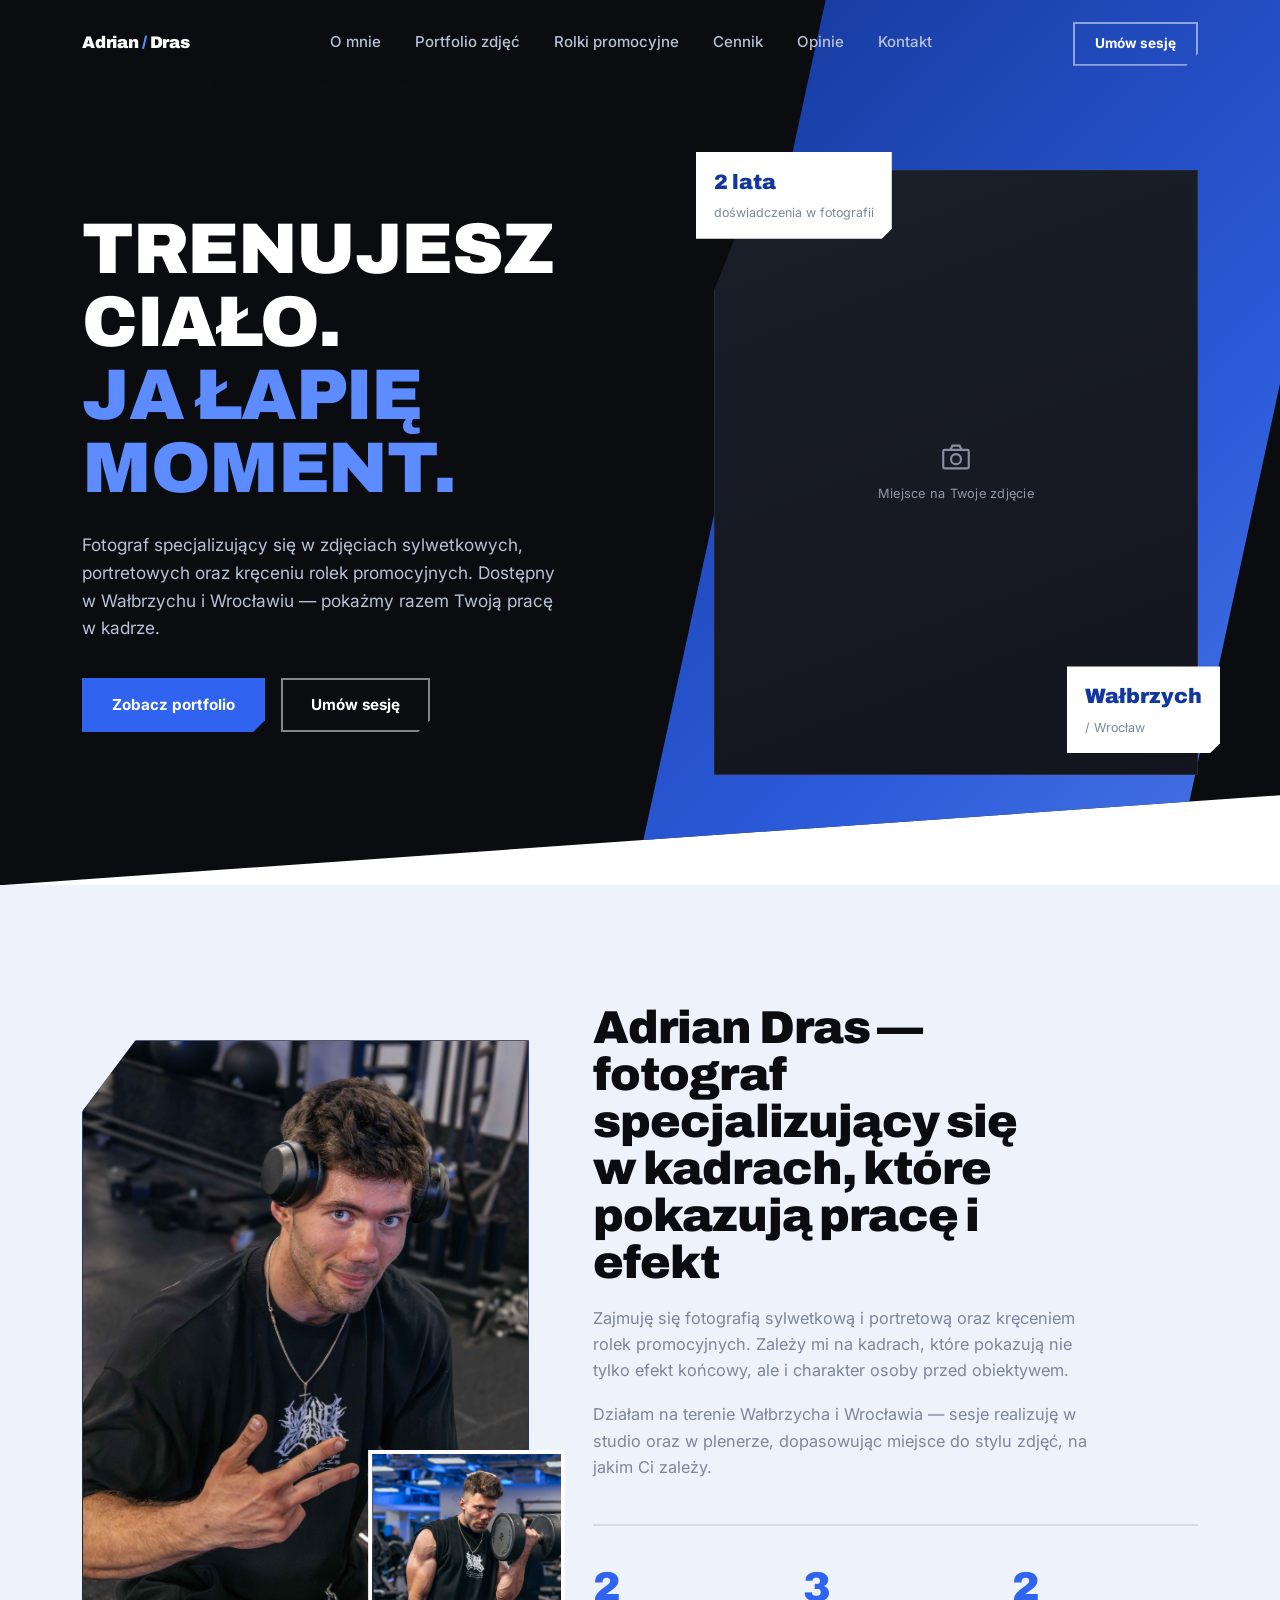
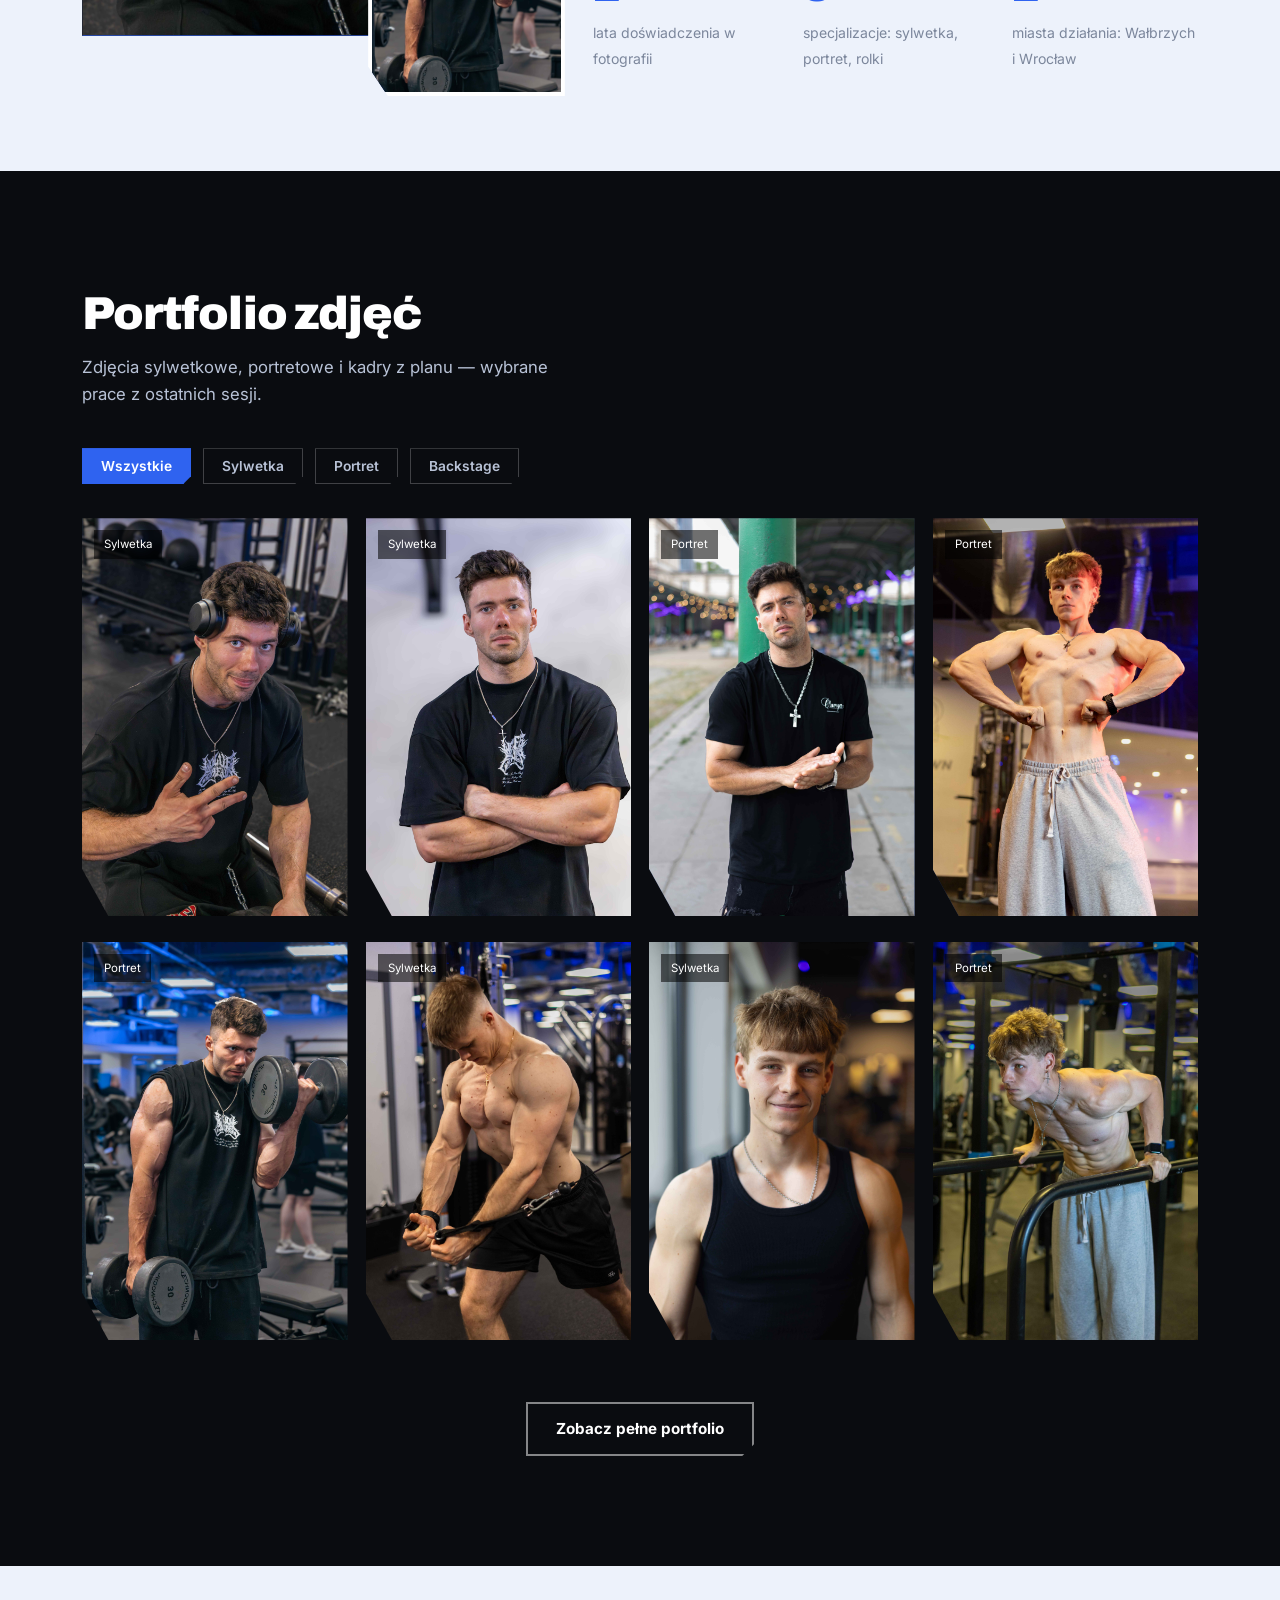
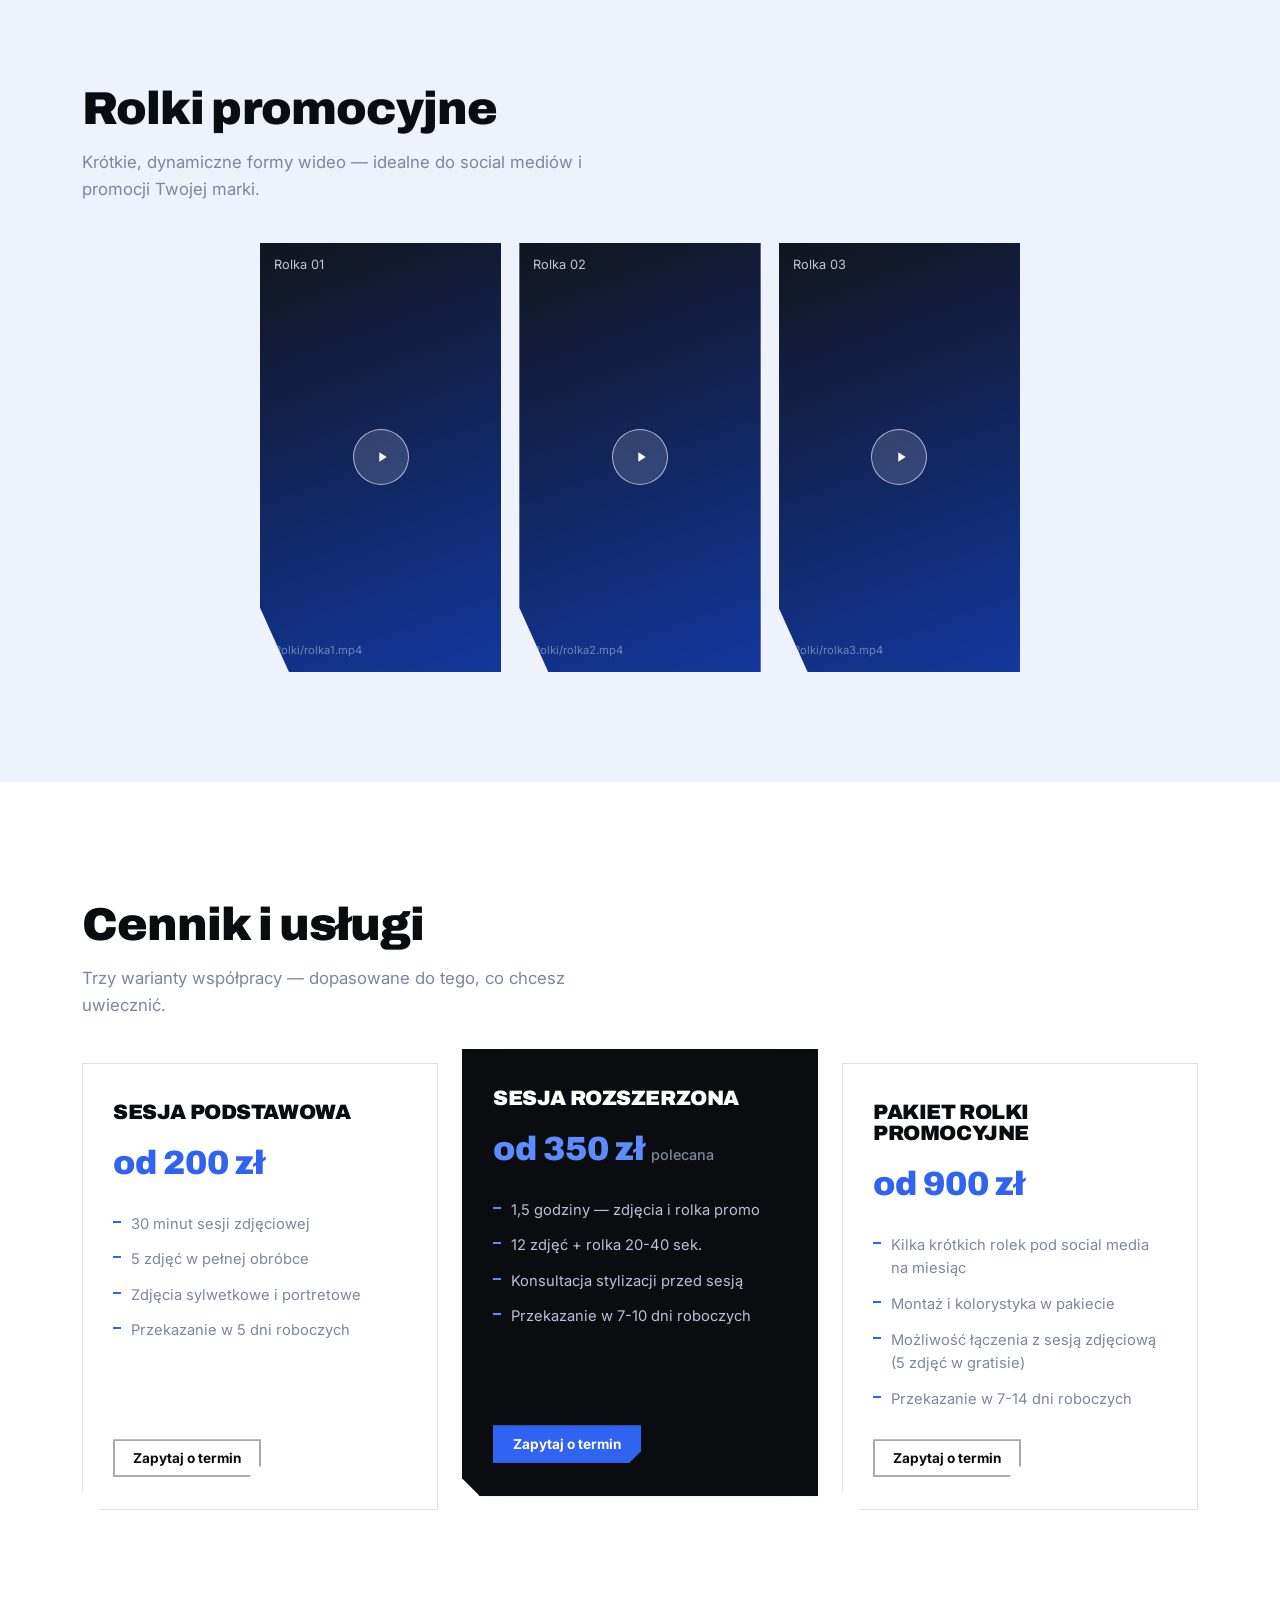
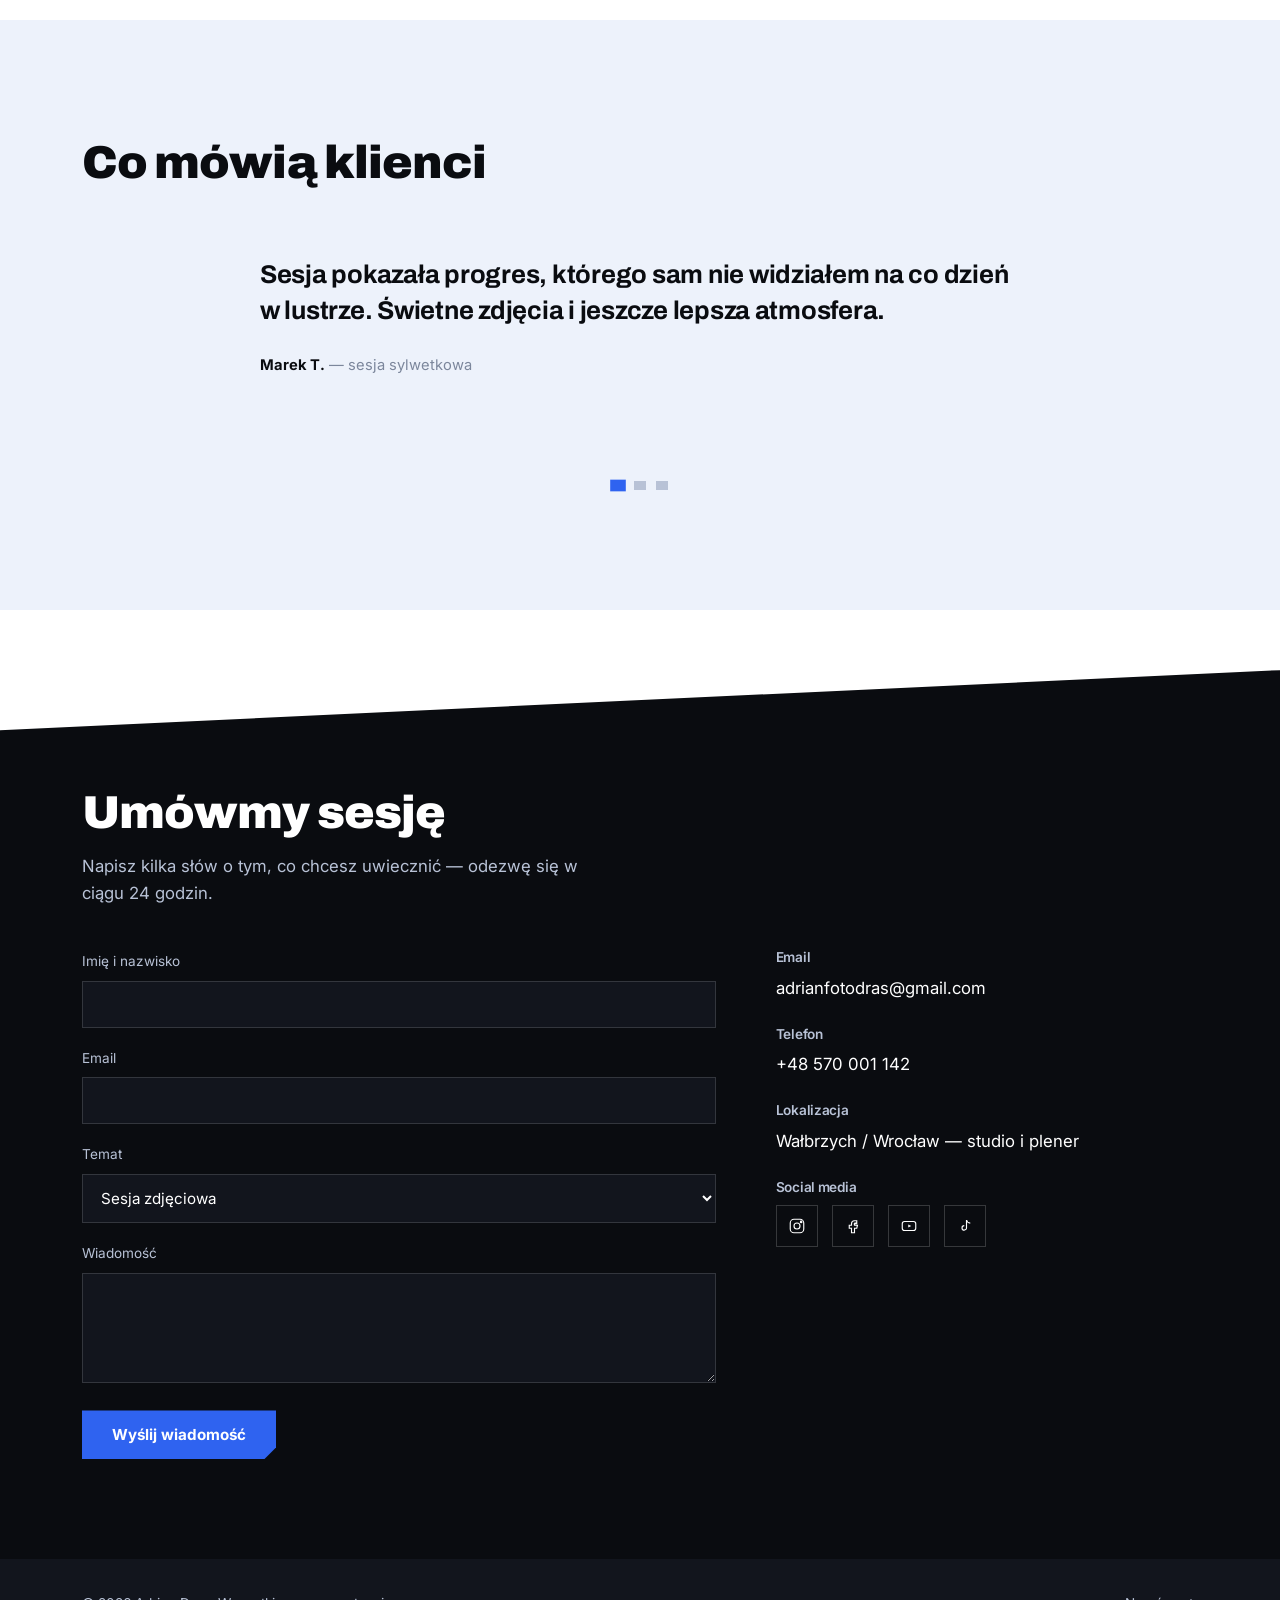
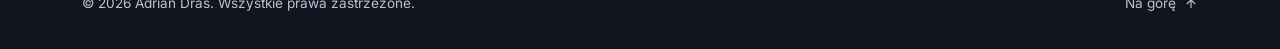
==== commit 0c6ba444: "a" ====
--- a/index.html
+++ b/index.html
@@ -7,614 +7,7 @@
 <link rel="preconnect" href="https://fonts.googleapis.com">
 <link rel="preconnect" href="https://fonts.gstatic.com" crossorigin>
 <link href="https://fonts.googleapis.com/css2?family=Archivo:wght@500;700;900&family=Inter:wght@400;500;600;700&display=swap" rel="stylesheet">
-<style>
-  :root{
-    --black:#0A0C10;
-    --black-2:#12151D;
-    --black-3:#1B1F2A;
-    --blue-deep:#12379E;
-    --blue:#2F63F0;
-    --blue-bright:#5C8CFF;
-    --ice:#EDF2FB;
-    --ice-2:#DEE7F9;
-    --white:#FFFFFF;
-    --grey:#7C879C;
-    --grey-light:#B8C2D6;
-    --cut:20px;
-  }
-
-  *,*::before,*::after{ box-sizing:border-box; }
-  html{ scroll-behavior:smooth; }
-  body{
-    margin:0;
-    background:var(--white);
-    color:var(--black);
-    font-family:'Inter',sans-serif;
-    font-size:16px;
-    line-height:1.6;
-    -webkit-font-smoothing:antialiased;
-  }
-  img{ max-width:100%; display:block; }
-  a{ color:inherit; text-decoration:none; }
-  button{ font-family:inherit; cursor:pointer; border:none; background:none; color:inherit; }
-  ul{ list-style:none; margin:0; padding:0; }
-  section{ scroll-margin-top:84px; }
-
-  h1,h2,h3,h4{
-    font-family:'Archivo',sans-serif;
-    font-weight:900;
-    line-height:1.02;
-    letter-spacing:-0.02em;
-    margin:0;
-  }
-
-  .container{
-    max-width:1180px;
-    margin:0 auto;
-    padding:0 32px;
-  }
-
-  .eyebrow-free{ margin-bottom:18px; }
-
-  .section-heading{
-    font-size:clamp(2rem,3.6vw,3rem);
-    max-width:14ch;
-  }
-
-  .section-intro{
-    font-size:1.05rem;
-    color:var(--grey);
-    max-width:46ch;
-    margin-top:16px;
-  }
-
-  .btn{
-    display:inline-flex;
-    align-items:center;
-    gap:10px;
-    padding:15px 30px;
-    font-weight:700;
-    font-size:0.95rem;
-    font-family:'Inter',sans-serif;
-    clip-path:polygon(0 0,100% 0,100% calc(100% - 12px),calc(100% - 12px) 100%,0 100%);
-    transition:transform .18s ease, background .18s ease;
-  }
-  .btn:focus-visible{ outline:3px solid var(--blue-bright); outline-offset:3px; }
-  .btn-primary{
-    background:var(--blue);
-    color:var(--white);
-  }
-  .btn-primary:hover{ background:var(--blue-deep); transform:translateY(-2px); }
-  .btn-outline{
-    background:transparent;
-    color:var(--white);
-    box-shadow:inset 0 0 0 2px rgba(255,255,255,0.5);
-  }
-  .btn-outline:hover{ box-shadow:inset 0 0 0 2px var(--white); transform:translateY(-2px); }
-  .btn-outline-dark{
-    color:var(--black);
-    box-shadow:inset 0 0 0 2px rgba(10,12,16,0.35);
-  }
-  .btn-outline-dark:hover{ box-shadow:inset 0 0 0 2px var(--black); transform:translateY(-2px); }
-  .btn-small{ padding:11px 20px; font-size:0.85rem; }
-
-  /* ---------- NAV ---------- */
-  header.nav{
-    position:fixed;
-    top:0; left:0; right:0;
-    z-index:100;
-    padding:22px 0;
-    transition:background .25s ease, padding .25s ease, box-shadow .25s ease;
-  }
-  header.nav.scrolled{
-    background:rgba(10,12,16,0.92);
-    backdrop-filter:blur(10px);
-    padding:14px 0;
-    box-shadow:0 8px 30px rgba(0,0,0,0.25);
-  }
-  .nav-inner{
-    display:flex;
-    align-items:center;
-    justify-content:space-between;
-  }
-  .logo{
-    font-family:'Archivo',sans-serif;
-    font-weight:900;
-    font-size:1.05rem;
-    color:var(--white);
-    letter-spacing:-0.01em;
-  }
-  .logo span{ color:var(--blue-bright); }
-  .nav-links{
-    display:flex;
-    gap:34px;
-  }
-  .nav-links a{
-    color:var(--grey-light);
-    font-size:0.94rem;
-    font-weight:500;
-    position:relative;
-    padding-bottom:4px;
-  }
-  .nav-links a::after{
-    content:'';
-    position:absolute;
-    left:0; bottom:0;
-    width:0; height:2px;
-    background:var(--blue-bright);
-    transition:width .2s ease;
-  }
-  .nav-links a:hover, .nav-links a:focus-visible{ color:var(--white); }
-  .nav-links a:hover::after, .nav-links a:focus-visible::after{ width:100%; }
-  .nav-cta{ display:flex; align-items:center; gap:22px; }
-  .nav-cta .btn{ padding:11px 22px; font-size:0.85rem; }
-
-  .burger{
-    display:none;
-    flex-direction:column;
-    gap:5px;
-    padding:6px;
-  }
-  .burger span{
-    width:24px; height:2px;
-    background:var(--white);
-    transition:transform .25s ease, opacity .25s ease;
-  }
-  .burger.open span:nth-child(1){ transform:translateY(7px) rotate(45deg); }
-  .burger.open span:nth-child(2){ opacity:0; }
-  .burger.open span:nth-child(3){ transform:translateY(-7px) rotate(-45deg); }
-
-  /* ---------- HERO ---------- */
-  .hero{
-    position:relative;
-    background:var(--black);
-    color:var(--white);
-    padding:170px 0 0;
-    overflow:hidden;
-    clip-path:polygon(0 0,100% 0,100% calc(100% - 90px),0 100%);
-  }
-  .hero::before{
-    content:'';
-    position:absolute;
-    top:-10%; right:-8%;
-    width:60%; height:120%;
-    background:linear-gradient(135deg,var(--blue-deep),var(--blue) 60%,var(--blue-bright));
-    clip-path:polygon(30% 0,100% 0,70% 100%,0% 100%);
-    opacity:0.9;
-  }
-  .hero-grid{
-    position:relative;
-    display:grid;
-    grid-template-columns:1.1fr 0.9fr;
-    gap:40px;
-    align-items:center;
-    padding-bottom:110px;
-  }
-  .hero-copy{
-    opacity:0;
-    transform:translateY(18px);
-    animation:heroIn .7s ease forwards;
-  }
-  .hero-copy h1{
-    font-size:clamp(2.6rem,5.6vw,4.6rem);
-    text-transform:uppercase;
-  }
-  .hero-copy h1 .l2{ color:var(--blue-bright); display:block; }
-  .hero-copy p{
-    margin-top:26px;
-    max-width:44ch;
-    color:var(--grey-light);
-    font-size:1.08rem;
-  }
-  .hero-actions{
-    margin-top:36px;
-    display:flex;
-    gap:16px;
-    flex-wrap:wrap;
-  }
-  .hero-visual{
-    position:relative;
-    opacity:0;
-    transform:translateY(18px);
-    animation:heroIn .7s ease .18s forwards;
-  }
-  .ph{
-    position:relative;
-    background:linear-gradient(160deg,var(--black-3),var(--black-2));
-    display:flex;
-    align-items:center;
-    justify-content:center;
-    flex-direction:column;
-    gap:10px;
-    color:var(--grey-light);
-    border:1px solid rgba(255,255,255,0.08);
-  }
-  .ph svg{ width:34px; height:34px; opacity:0.7; }
-  .ph span{ font-size:0.8rem; letter-spacing:0.02em; opacity:0.75; }
-  .ph-hero{
-    aspect-ratio:4/5;
-    clip-path:polygon(0 0,100% 0,100% 100%,0 100%,0 20%,10% 0);
-  }
-  .stat-chip{
-    position:absolute;
-    background:var(--white);
-    color:var(--black);
-    padding:14px 18px;
-    clip-path:polygon(0 0,100% 0,100% calc(100% - 10px),calc(100% - 10px) 100%,0 100%);
-    box-shadow:0 14px 30px rgba(0,0,0,0.35);
-  }
-  .stat-chip strong{ display:block; font-family:'Archivo',sans-serif; font-weight:900; font-size:1.3rem; color:var(--blue-deep); }
-  .stat-chip span{ font-size:0.78rem; color:var(--grey); }
-  .chip-1{ top:-18px; left:-18px; }
-  .chip-2{ bottom:22px; right:-22px; }
-
-  @keyframes heroIn{ to{ opacity:1; transform:translateY(0); } }
-
-  /* ---------- ABOUT ---------- */
-  .about{ background:var(--ice); padding:120px 0 100px; }
-  .about-grid{
-    display:grid;
-    grid-template-columns:0.85fr 1.15fr;
-    gap:64px;
-    align-items:center;
-  }
-  .ph-about{
-    aspect-ratio:3/4;
-    background:linear-gradient(150deg,var(--blue-deep),var(--black-2));
-    clip-path:polygon(12% 0,100% 0,100% 88%,88% 100%,0 100%,0 12%);
-    color:rgba(255,255,255,0.85);
-  }
-  .ph-about img{
-    position:absolute; inset:0;
-    width:100%; height:100%;
-    object-fit:cover;
-  }
-  .about-media{ position:relative; }
-  .about-accent{
-    position:absolute;
-    right:-8%; bottom:-10%;
-    width:44%;
-    aspect-ratio:4/5;
-    background:linear-gradient(150deg,var(--black-3),var(--blue-deep));
-    clip-path:polygon(0 0,100% 0,100% 100%,10% 100%,0 88%);
-    border:4px solid var(--white);
-    box-shadow:0 20px 40px rgba(0,0,0,0.25);
-    overflow:hidden;
-  }
-  .about-accent img{
-    position:absolute; inset:0;
-    width:100%; height:100%;
-    object-fit:cover;
-  }
-  .about-text p{ color:var(--grey); font-size:1.02rem; margin-top:18px; max-width:52ch; }
-  .stats-row{
-    display:grid;
-    grid-template-columns:repeat(3,1fr);
-    gap:24px;
-    margin-top:44px;
-    border-top:2px solid rgba(10,12,16,0.1);
-    padding-top:28px;
-  }
-  .stat-item strong{
-    display:block;
-    font-family:'Archivo',sans-serif;
-    font-weight:900;
-    font-size:clamp(2rem,3.4vw,2.6rem);
-    color:var(--blue);
-  }
-  .stat-item span{ font-size:0.88rem; color:var(--grey); }
-
-  /* ---------- PORTFOLIO PHOTO ---------- */
-  .portfolio-photo{ background:var(--black); color:var(--white); padding:120px 0 110px; }
-  .portfolio-photo .section-intro{ color:var(--grey-light); }
-  .filters{
-    display:flex;
-    gap:12px;
-    flex-wrap:wrap;
-    margin:40px 0 34px;
-  }
-  .filter-btn{
-    padding:9px 18px;
-    border:1px solid rgba(255,255,255,0.22);
-    color:var(--grey-light);
-    font-size:0.86rem;
-    font-weight:600;
-    clip-path:polygon(0 0,100% 0,100% calc(100% - 8px),calc(100% - 8px) 100%,0 100%);
-    transition:all .18s ease;
-  }
-  .filter-btn:hover, .filter-btn:focus-visible{ border-color:var(--blue-bright); color:var(--white); }
-  .filter-btn.active{ background:var(--blue); border-color:var(--blue); color:var(--white); }
-
-  .photo-grid{
-    display:grid;
-    grid-template-columns:repeat(4,1fr);
-    gap:18px;
-  }
-  .photo-tile{
-    aspect-ratio:3/4;
-    position:relative;
-    overflow:hidden;
-    clip-path:polygon(0 0,100% 0,100% 100%,10% 100%,0 88%);
-    background:linear-gradient(155deg,var(--black-3),var(--blue-deep) 140%);
-    transition:transform .3s ease;
-  }
-  .photo-tile:hover{ transform:translateY(-6px); }
-  .photo-tile .tile-inner{
-    position:absolute; inset:0;
-    display:flex; flex-direction:column;
-    align-items:center; justify-content:center;
-    gap:8px;
-    color:rgba(255,255,255,0.8);
-  }
-  .photo-tile svg{ width:28px; height:28px; opacity:0.6; }
-  .photo-tile .tag{
-    position:absolute;
-    top:12px; left:12px;
-    font-size:0.72rem;
-    padding:5px 10px;
-    background:rgba(0,0,0,0.55);
-    color:var(--white);
-  }
-  .photo-tile.hide{ display:none; }
-
-  /* ---------- PORTFOLIO VIDEO ---------- */
-  .portfolio-video{ background:var(--ice); padding:120px 0 110px; }
-  .video-grid{
-    display:grid;
-    grid-template-columns:repeat(3,1fr);
-    gap:18px;
-    margin-top:40px;
-    max-width:760px;
-    margin-left:auto;
-    margin-right:auto;
-  }
-  .video-tile{
-    position:relative;
-    aspect-ratio:9/16;
-    background:linear-gradient(160deg,var(--black-2),var(--blue-deep));
-    clip-path:polygon(0 0,100% 0,100% 100%,12% 100%,0 85%);
-    overflow:hidden;
-  }
-  .video-tile .play{
-    position:absolute; inset:0;
-    display:flex; align-items:center; justify-content:center;
-  }
-  .play-btn{
-    width:56px; height:56px;
-    border-radius:50%;
-    background:rgba(255,255,255,0.14);
-    border:1.5px solid rgba(255,255,255,0.6);
-    display:flex; align-items:center; justify-content:center;
-    transition:transform .2s ease, background .2s ease;
-  }
-  .video-tile:hover .play-btn{ transform:scale(1.08); background:var(--blue); border-color:var(--blue); }
-  .play-btn svg{ width:16px; height:16px; margin-left:3px; }
-  .video-tile .duration{
-    position:absolute; bottom:12px; right:12px;
-    font-size:0.75rem; color:var(--white);
-    background:rgba(0,0,0,0.5);
-    padding:4px 9px;
-  }
-  .video-tile .vlabel{
-    position:absolute; top:12px; left:14px;
-    font-size:0.8rem; color:rgba(255,255,255,0.75);
-    z-index:2;
-    transition:opacity .2s ease;
-  }
-  .tile-video{
-    position:absolute; inset:0;
-    width:100%; height:100%;
-    object-fit:cover;
-    background:transparent;
-  }
-  .video-tile .file-hint{
-    position:absolute; bottom:12px; left:14px;
-    font-size:0.7rem; color:rgba(255,255,255,0.4);
-    display:none; z-index:2;
-  }
-  .video-tile.no-video .file-hint{ display:block; }
-  .video-tile.playing .play{ opacity:0; pointer-events:none; }
-  .video-tile.playing .vlabel{ opacity:0; }
-
-  .photo-tile img {
-  width: 100%;
-  height: 100%;
-  object-fit: cover; /* Sprawia, że zdjęcie wypełnia cały kafel nie tracąc proporcji */
-  display: block;
-  transition: transform .4s ease;
-}
-
-/* Subtelne zbliżenie samego zdjęcia po najechaniu myszką (opcjonalne) */
-.photo-tile:hover img {
-  transform: scale(1.05);
-}
-
-  /* ---------- PRICING ---------- */
-  .pricing{ background:var(--white); padding:120px 0 110px; }
-  .pricing-grid{
-    display:grid;
-    grid-template-columns:repeat(3,1fr);
-    gap:24px;
-    margin-top:44px;
-    align-items:stretch;
-  }
-  .plan{
-    border:1px solid rgba(10,12,16,0.12);
-    padding:38px 30px 32px;
-    clip-path:polygon(0 0,100% 0,100% 100%,18px 100%,0 calc(100% - 18px));
-    display:flex; flex-direction:column;
-  }
-  .plan.featured{
-    background:var(--black);
-    color:var(--white);
-    border-color:var(--black);
-    transform:translateY(-14px);
-    box-shadow:0 24px 50px rgba(18,55,158,0.25);
-  }
-  .plan h3{ font-size:1.3rem; text-transform:uppercase; }
-  .plan .price{
-    font-family:'Archivo',sans-serif;
-    font-weight:900;
-    font-size:2.1rem;
-    margin-top:14px;
-    color:var(--blue);
-  }
-  .plan.featured .price{ color:var(--blue-bright); }
-  .plan .price small{ font-family:'Inter',sans-serif; font-weight:500; font-size:0.9rem; color:var(--grey); }
-  .plan ul{ margin-top:22px; display:flex; flex-direction:column; gap:12px; flex:1; }
-  .plan ul li{
-    font-size:0.92rem;
-    padding-left:18px;
-    position:relative;
-    color:var(--grey);
-  }
-  .plan.featured ul li{ color:var(--grey-light); }
-  .plan ul li::before{
-    content:'';
-    position:absolute; left:0; top:8px;
-    width:8px; height:2px;
-    background:var(--blue);
-  }
-  .plan.featured ul li::before{ background:var(--blue-bright); }
-  .plan .btn{ margin-top:28px; align-self:flex-start; }
-
-  /* ---------- TESTIMONIALS ---------- */
-  .testimonials{ background:var(--ice); padding:120px 0; }
-  .quote-wrap{
-    position:relative;
-    max-width:760px;
-    margin:44px auto 0;
-    min-height:220px;
-  }
-  .quote-slide{
-    position:absolute;
-    inset:0;
-    opacity:0;
-    transform:translateY(10px);
-    transition:opacity .4s ease, transform .4s ease;
-    pointer-events:none;
-  }
-  .quote-slide.active{ opacity:1; transform:translateY(0); pointer-events:auto; }
-  .quote-slide p{
-    font-family:'Archivo',sans-serif;
-    font-weight:700;
-    font-size:clamp(1.2rem,2.4vw,1.6rem);
-    line-height:1.4;
-    letter-spacing:-0.01em;
-  }
-  .quote-slide .who{ margin-top:22px; font-size:0.92rem; color:var(--grey); }
-  .quote-slide .who strong{ color:var(--black); }
-  .dots{ display:flex; gap:10px; justify-content:center; margin-top:30px; }
-  .dot{ width:9px; height:9px; background:var(--grey-light); transition:background .2s ease, transform .2s ease; }
-  .dot.active{ background:var(--blue); transform:scale(1.3); }
-
-  /* ---------- CONTACT ---------- */
-  .contact{
-    background:var(--black);
-    color:var(--white);
-    padding:120px 0 100px;
-    clip-path:polygon(0 60px,100% 0,100% 100%,0 100%);
-    margin-top:60px;
-  }
-  .contact-grid{
-    display:grid;
-    grid-template-columns:1.2fr 0.8fr;
-    gap:60px;
-    margin-top:44px;
-  }
-  .field{ margin-bottom:20px; }
-  .field label{ display:block; font-size:0.85rem; color:var(--grey-light); margin-bottom:8px; }
-  .field input, .field select, .field textarea{
-    width:100%;
-    background:var(--black-2);
-    border:1px solid rgba(255,255,255,0.14);
-    color:var(--white);
-    padding:13px 14px;
-    font-family:'Inter',sans-serif;
-    font-size:0.95rem;
-  }
-  .field input:focus-visible, .field select:focus-visible, .field textarea:focus-visible{
-    outline:2px solid var(--blue-bright);
-    outline-offset:1px;
-    border-color:var(--blue-bright);
-  }
-  .field textarea{ resize:vertical; min-height:110px; }
-  .form-msg{
-    margin-top:16px;
-    font-size:0.9rem;
-    color:var(--blue-bright);
-    display:none;
-  }
-  .form-msg.show{ display:block; }
-
-  .contact-info h4{ font-family:'Inter',sans-serif; font-weight:600; font-size:0.85rem; color:var(--grey-light); margin-bottom:10px; }
-  .contact-info .line{ font-size:1.05rem; margin-bottom:26px; }
-  .socials{ display:flex; gap:14px; margin-top:6px; }
-  .socials a{
-    width:42px; height:42px;
-    display:flex; align-items:center; justify-content:center;
-    border:1px solid rgba(255,255,255,0.18);
-    transition:border-color .2s ease, background .2s ease;
-  }
-  .socials a:hover, .socials a:focus-visible{ background:var(--blue); border-color:var(--blue); }
-  .socials svg{ width:18px; height:18px; }
-
-  /* ---------- FOOTER ---------- */
-  footer{
-    background:var(--black-2);
-    color:var(--grey-light);
-    padding:34px 0;
-  }
-  .footer-inner{
-    display:flex;
-    align-items:center;
-    justify-content:space-between;
-    flex-wrap:wrap;
-    gap:16px;
-    font-size:0.85rem;
-  }
-  .to-top{
-    display:flex; align-items:center; gap:8px;
-    color:var(--grey-light);
-  }
-  .to-top:hover, .to-top:focus-visible{ color:var(--white); }
-  .to-top svg{ width:14px; height:14px; }
-
-  /* ---------- RESPONSIVE ---------- */
-  @media (max-width:980px){
-    .nav-links, .nav-cta .btn-outline{ display:none; }
-    .burger{ display:flex; }
-    .mobile-panel{
-      display:none;
-      position:fixed; top:0; right:0; bottom:0; left:0;
-      background:var(--black);
-      z-index:99;
-      padding:110px 32px 40px;
-    }
-    .mobile-panel.open{ display:flex; flex-direction:column; gap:26px; }
-    .mobile-panel a{ font-family:'Archivo',sans-serif; font-weight:900; font-size:1.6rem; color:var(--white); text-transform:uppercase; }
-    .hero-grid, .about-grid, .contact-grid{ grid-template-columns:1fr; }
-    .hero-visual{ order:-1; max-width:340px; margin:0 auto; }
-    .stat-chip{ display:none; }
-    .about-accent{ right:0; bottom:-6%; width:42%; }
-    .photo-grid{ grid-template-columns:repeat(2,1fr); }
-    .pricing-grid{ grid-template-columns:1fr; }
-    .plan.featured{ transform:none; }
-    .video-grid{ max-width:100%; gap:12px; }
-    .stats-row{ grid-template-columns:1fr; gap:18px; }
-  }
-  @media (max-width:560px){
-    .container{ padding:0 20px; }
-    .photo-grid{ grid-template-columns:repeat(2,1fr); gap:12px; }
-    .video-grid{ gap:8px; }
-    .hero{ padding-top:130px; }
-    .hero-copy h1{ font-size:2.3rem; }
-  }
-
-  @media (prefers-reduced-motion:reduce){
-    *{ animation-duration:0.001ms !important; animation-iteration-count:1 !important; transition-duration:0.001ms !important; scroll-behavior:auto !important; }
-  }
-</style>
+<link rel="stylesheet" href="style.css">
 </head>
 <body>
 
@@ -660,6 +53,7 @@
       <div class="ph ph-hero">
         <svg viewBox="0 0 24 24" fill="none" stroke="currentColor" stroke-width="1.5"><rect x="3" y="7" width="18" height="13" rx="1"/><path d="M8 7l1.5-3h5L16 7"/><circle cx="12" cy="13.5" r="3.5"/></svg>
         <span>Miejsce na Twoje zdjęcie</span>
+        <img src="Hero/1.jpg" alt="Adrian Dras - fotograf" onerror="this.remove()">
       </div>
       <div class="stat-chip chip-1"><strong>2 lata</strong><span>doświadczenia w fotografii</span></div>
       <div class="stat-chip chip-2"><strong>Wałbrzych</strong><span>/ Wrocław</span></div>
@@ -743,6 +137,9 @@
     <img src="Portfolio/8.jpg" alt="Portret">
   </div>
 </div>
+    <div style="margin-top:36px; text-align:center;">
+      <a href="portfolio.html" class="btn btn-outline">Zobacz pełne portfolio</a>
+    </div>
   </div>
 </section>
 
@@ -892,6 +289,13 @@
   </div>
 </footer>
 
+<div class="lightbox" id="lightbox">
+  <button class="lightbox-close" id="lightboxClose" aria-label="Zamknij podgląd"><svg viewBox="0 0 24 24" fill="none" stroke="currentColor" stroke-width="2"><path d="M6 6l12 12M18 6L6 18"/></svg></button>
+  <button class="lightbox-nav lightbox-prev" id="lightboxPrev" aria-label="Poprzednie zdjęcie"><svg viewBox="0 0 24 24" fill="none" stroke="currentColor" stroke-width="2"><path d="M15 18l-6-6 6-6"/></svg></button>
+  <img id="lightboxImg" src="" alt="">
+  <button class="lightbox-nav lightbox-next" id="lightboxNext" aria-label="Następne zdjęcie"><svg viewBox="0 0 24 24" fill="none" stroke="currentColor" stroke-width="2"><path d="M9 18l6-6-6-6"/></svg></button>
+</div>
+
 <script>
   // ---- sticky nav ----
   const nav = document.getElementById('siteNav');
@@ -952,6 +356,61 @@
       tile.classList.toggle('hide', filter !== 'all' && tile.dataset.cat !== filter);
     });
   });
+
+  // ---- lightbox: pełny podgląd zdjęcia ----
+  (function(){
+    const lightbox = document.getElementById('lightbox');
+    const lightboxImg = document.getElementById('lightboxImg');
+    const closeBtn = document.getElementById('lightboxClose');
+    const prevBtn = document.getElementById('lightboxPrev');
+    const nextBtn = document.getElementById('lightboxNext');
+    if (!lightbox) return;
+    let images = [];
+    let index = 0;
+
+    function show() {
+      lightboxImg.src = images[index].src;
+      lightboxImg.alt = images[index].alt || '';
+    }
+    function open(list, i) {
+      images = list;
+      index = i;
+      show();
+      lightbox.classList.add('open');
+      document.body.style.overflow = 'hidden';
+      closeBtn.focus();
+    }
+    function close() {
+      lightbox.classList.remove('open');
+      document.body.style.overflow = '';
+      lightboxImg.src = '';
+    }
+    function next() { index = (index + 1) % images.length; show(); }
+    function prev() { index = (index - 1 + images.length) % images.length; show(); }
+
+    document.querySelectorAll('.photo-tile').forEach(tile => {
+      tile.addEventListener('click', () => {
+        if (tile.classList.contains('hide')) return;
+        const visible = Array.from(document.querySelectorAll('.photo-tile')).filter(t => !t.classList.contains('hide'));
+        const list = visible.map(t => t.querySelector('img')).filter(Boolean);
+        const img = tile.querySelector('img');
+        const i = list.indexOf(img);
+        if (i === -1) return;
+        open(list, i);
+      });
+    });
+    closeBtn.addEventListener('click', close);
+    nextBtn.addEventListener('click', next);
+    prevBtn.addEventListener('click', prev);
+    lightbox.addEventListener('click', (e) => { if (e.target === lightbox) close(); });
+    document.addEventListener('keydown', (e) => {
+      if (!lightbox.classList.contains('open')) return;
+      if (e.key === 'Escape') close();
+      if (e.key === 'ArrowRight') next();
+      if (e.key === 'ArrowLeft') prev();
+    });
+  })();
+
 
   // ---- stat count-up ----
   const stats = document.querySelectorAll('[data-count]');
--- a/style.css
+++ b/style.css
@@ -0,0 +1,713 @@
+  :root{
+    --black:#0A0C10;
+    --black-2:#12151D;
+    --black-3:#1B1F2A;
+    --blue-deep:#12379E;
+    --blue:#2F63F0;
+    --blue-bright:#5C8CFF;
+    --ice:#EDF2FB;
+    --ice-2:#DEE7F9;
+    --white:#FFFFFF;
+    --grey:#7C879C;
+    --grey-light:#B8C2D6;
+    --cut:20px;
+  }
+
+  *,*::before,*::after{ box-sizing:border-box; }
+  html{ scroll-behavior:smooth; }
+  body{
+    margin:0;
+    background:var(--white);
+    color:var(--black);
+    font-family:'Inter',sans-serif;
+    font-size:16px;
+    line-height:1.6;
+    -webkit-font-smoothing:antialiased;
+  }
+  img{ max-width:100%; display:block; }
+  a{ color:inherit; text-decoration:none; }
+  button{ font-family:inherit; cursor:pointer; border:none; background:none; color:inherit; }
+  ul{ list-style:none; margin:0; padding:0; }
+  section{ scroll-margin-top:84px; }
+
+  h1,h2,h3,h4{
+    font-family:'Archivo',sans-serif;
+    font-weight:900;
+    line-height:1.02;
+    letter-spacing:-0.02em;
+    margin:0;
+  }
+
+  .container{
+    max-width:1180px;
+    margin:0 auto;
+    padding:0 32px;
+  }
+
+  .eyebrow-free{ margin-bottom:18px; }
+
+  .section-heading{
+    font-size:clamp(2rem,3.6vw,3rem);
+    max-width:14ch;
+  }
+
+  .section-intro{
+    font-size:1.05rem;
+    color:var(--grey);
+    max-width:46ch;
+    margin-top:16px;
+  }
+
+  .btn{
+    display:inline-flex;
+    align-items:center;
+    gap:10px;
+    padding:15px 30px;
+    font-weight:700;
+    font-size:0.95rem;
+    font-family:'Inter',sans-serif;
+    clip-path:polygon(0 0,100% 0,100% calc(100% - 12px),calc(100% - 12px) 100%,0 100%);
+    transition:transform .18s ease, background .18s ease;
+  }
+  .btn:focus-visible{ outline:3px solid var(--blue-bright); outline-offset:3px; }
+  .btn-primary{
+    background:var(--blue);
+    color:var(--white);
+  }
+  .btn-primary:hover{ background:var(--blue-deep); transform:translateY(-2px); }
+  .btn-outline{
+    background:transparent;
+    color:var(--white);
+    box-shadow:inset 0 0 0 2px rgba(255,255,255,0.5);
+  }
+  .btn-outline:hover{ box-shadow:inset 0 0 0 2px var(--white); transform:translateY(-2px); }
+  .btn-outline-dark{
+    color:var(--black);
+    box-shadow:inset 0 0 0 2px rgba(10,12,16,0.35);
+  }
+  .btn-outline-dark:hover{ box-shadow:inset 0 0 0 2px var(--black); transform:translateY(-2px); }
+  .btn-small{ padding:11px 20px; font-size:0.85rem; }
+
+  /* ---------- NAV ---------- */
+  header.nav{
+    position:fixed;
+    top:0; left:0; right:0;
+    z-index:100;
+    padding:22px 0;
+    transition:background .25s ease, padding .25s ease, box-shadow .25s ease;
+  }
+  header.nav.scrolled{
+    background:rgba(10,12,16,0.92);
+    backdrop-filter:blur(10px);
+    padding:14px 0;
+    box-shadow:0 8px 30px rgba(0,0,0,0.25);
+  }
+  .nav-inner{
+    display:flex;
+    align-items:center;
+    justify-content:space-between;
+  }
+  .logo{
+    font-family:'Archivo',sans-serif;
+    font-weight:900;
+    font-size:1.05rem;
+    color:var(--white);
+    letter-spacing:-0.01em;
+  }
+  .logo span{ color:var(--blue-bright); }
+  .nav-links{
+    display:flex;
+    gap:34px;
+  }
+  .nav-links a{
+    color:var(--grey-light);
+    font-size:0.94rem;
+    font-weight:500;
+    position:relative;
+    padding-bottom:4px;
+  }
+  .nav-links a::after{
+    content:'';
+    position:absolute;
+    left:0; bottom:0;
+    width:0; height:2px;
+    background:var(--blue-bright);
+    transition:width .2s ease;
+  }
+  .nav-links a.current{ color:var(--white); }
+  .nav-links a.current::after{ width:100%; }
+  .nav-links a:hover, .nav-links a:focus-visible{ color:var(--white); }
+  .nav-links a:hover::after, .nav-links a:focus-visible::after{ width:100%; }
+  .nav-cta{ display:flex; align-items:center; gap:22px; }
+  .nav-cta .btn{ padding:11px 22px; font-size:0.85rem; }
+
+  .burger{
+    display:none;
+    flex-direction:column;
+    gap:5px;
+    padding:6px;
+  }
+  .burger span{
+    width:24px; height:2px;
+    background:var(--white);
+    transition:transform .25s ease, opacity .25s ease;
+  }
+  .burger.open span:nth-child(1){ transform:translateY(7px) rotate(45deg); }
+  .burger.open span:nth-child(2){ opacity:0; }
+  .burger.open span:nth-child(3){ transform:translateY(-7px) rotate(-45deg); }
+
+  /* ---------- HERO ---------- */
+  .hero{
+    position:relative;
+    background:var(--black);
+    color:var(--white);
+    padding:170px 0 0;
+    overflow:hidden;
+    clip-path:polygon(0 0,100% 0,100% calc(100% - 90px),0 100%);
+  }
+  .hero::before{
+    content:'';
+    position:absolute;
+    top:-10%; right:-8%;
+    width:60%; height:120%;
+    background:linear-gradient(135deg,var(--blue-deep),var(--blue) 60%,var(--blue-bright));
+    clip-path:polygon(30% 0,100% 0,70% 100%,0% 100%);
+    opacity:0.9;
+  }
+  .hero-grid{
+    position:relative;
+    display:grid;
+    grid-template-columns:1.1fr 0.9fr;
+    gap:40px;
+    align-items:center;
+    padding-bottom:110px;
+  }
+  .hero-copy{
+    opacity:0;
+    transform:translateY(18px);
+    animation:heroIn .7s ease forwards;
+  }
+  .hero-copy h1{
+    font-size:clamp(2.6rem,5.6vw,4.6rem);
+    text-transform:uppercase;
+  }
+  .hero-copy h1 .l2{ color:var(--blue-bright); display:block; }
+  .hero-copy p{
+    margin-top:26px;
+    max-width:44ch;
+    color:var(--grey-light);
+    font-size:1.08rem;
+  }
+  .hero-actions{
+    margin-top:36px;
+    display:flex;
+    gap:16px;
+    flex-wrap:wrap;
+  }
+  .hero-visual{
+    position:relative;
+    opacity:0;
+    transform:translateY(18px);
+    animation:heroIn .7s ease .18s forwards;
+  }
+  .ph{
+    position:relative;
+    background:linear-gradient(160deg,var(--black-3),var(--black-2));
+    display:flex;
+    align-items:center;
+    justify-content:center;
+    flex-direction:column;
+    gap:10px;
+    color:var(--grey-light);
+    border:1px solid rgba(255,255,255,0.08);
+  }
+  .ph svg{ width:34px; height:34px; opacity:0.7; }
+  .ph span{ font-size:0.8rem; letter-spacing:0.02em; opacity:0.75; }
+  .ph-hero{
+    aspect-ratio:4/5;
+    clip-path:polygon(0 0,100% 0,100% 100%,0 100%,0 20%,10% 0);
+    overflow:hidden;
+  }
+  .ph-hero img{
+    position:absolute; inset:0;
+    width:100%; height:100%;
+    object-fit:cover;
+  }
+  .stat-chip{
+    position:absolute;
+    background:var(--white);
+    color:var(--black);
+    padding:14px 18px;
+    clip-path:polygon(0 0,100% 0,100% calc(100% - 10px),calc(100% - 10px) 100%,0 100%);
+    box-shadow:0 14px 30px rgba(0,0,0,0.35);
+  }
+  .stat-chip strong{ display:block; font-family:'Archivo',sans-serif; font-weight:900; font-size:1.3rem; color:var(--blue-deep); }
+  .stat-chip span{ font-size:0.78rem; color:var(--grey); }
+  .chip-1{ top:-18px; left:-18px; }
+  .chip-2{ bottom:22px; right:-22px; }
+
+  @keyframes heroIn{ to{ opacity:1; transform:translateY(0); } }
+
+  /* ---------- ABOUT ---------- */
+  .about{ background:var(--ice); padding:120px 0 100px; }
+  .about-grid{
+    display:grid;
+    grid-template-columns:0.85fr 1.15fr;
+    gap:64px;
+    align-items:center;
+  }
+  .ph-about{
+    aspect-ratio:3/4;
+    background:linear-gradient(150deg,var(--blue-deep),var(--black-2));
+    clip-path:polygon(12% 0,100% 0,100% 88%,88% 100%,0 100%,0 12%);
+    color:rgba(255,255,255,0.85);
+  }
+  .ph-about img{
+    position:absolute; inset:0;
+    width:100%; height:100%;
+    object-fit:cover;
+  }
+  .about-media{ position:relative; }
+  .about-accent{
+    position:absolute;
+    right:-8%; bottom:-10%;
+    width:44%;
+    aspect-ratio:4/5;
+    background:linear-gradient(150deg,var(--black-3),var(--blue-deep));
+    clip-path:polygon(0 0,100% 0,100% 100%,10% 100%,0 88%);
+    border:4px solid var(--white);
+    box-shadow:0 20px 40px rgba(0,0,0,0.25);
+    overflow:hidden;
+  }
+  .about-accent img{
+    position:absolute; inset:0;
+    width:100%; height:100%;
+    object-fit:cover;
+  }
+  .about-text p{ color:var(--grey); font-size:1.02rem; margin-top:18px; max-width:52ch; }
+  .stats-row{
+    display:grid;
+    grid-template-columns:repeat(3,1fr);
+    gap:24px;
+    margin-top:44px;
+    border-top:2px solid rgba(10,12,16,0.1);
+    padding-top:28px;
+  }
+  .stat-item strong{
+    display:block;
+    font-family:'Archivo',sans-serif;
+    font-weight:900;
+    font-size:clamp(2rem,3.4vw,2.6rem);
+    color:var(--blue);
+  }
+  .stat-item span{ font-size:0.88rem; color:var(--grey); }
+
+  /* ---------- PORTFOLIO PHOTO ---------- */
+  .portfolio-photo{ background:var(--black); color:var(--white); padding:120px 0 110px; }
+  .portfolio-photo .section-intro{ color:var(--grey-light); }
+  .filters{
+    display:flex;
+    gap:12px;
+    flex-wrap:wrap;
+    margin:40px 0 34px;
+  }
+  .filter-btn{
+    padding:9px 18px;
+    border:1px solid rgba(255,255,255,0.22);
+    color:var(--grey-light);
+    font-size:0.86rem;
+    font-weight:600;
+    clip-path:polygon(0 0,100% 0,100% calc(100% - 8px),calc(100% - 8px) 100%,0 100%);
+    transition:all .18s ease;
+  }
+  .filter-btn:hover, .filter-btn:focus-visible{ border-color:var(--blue-bright); color:var(--white); }
+  .filter-btn.active{ background:var(--blue); border-color:var(--blue); color:var(--white); }
+
+  .photo-grid{
+    columns:4;
+    column-gap:18px;
+  }
+  .photo-tile{
+    position:relative;
+    overflow:hidden;
+    clip-path:polygon(0 0,100% 0,100% 100%,10% 100%,0 88%);
+    background:linear-gradient(155deg,var(--black-3),var(--blue-deep) 140%);
+    transition:transform .3s ease;
+    break-inside:avoid;
+    -webkit-column-break-inside:avoid;
+    margin-bottom:18px;
+    display:inline-block;
+    width:100%;
+  }
+  .photo-tile:hover{ transform:translateY(-6px); }
+  .photo-tile .tile-inner{
+    position:absolute; inset:0;
+    display:flex; flex-direction:column;
+    align-items:center; justify-content:center;
+    gap:8px;
+    color:rgba(255,255,255,0.8);
+  }
+  .photo-tile svg{ width:28px; height:28px; opacity:0.6; }
+  .photo-tile .tag{
+    position:absolute;
+    top:12px; left:12px;
+    font-size:0.72rem;
+    padding:5px 10px;
+    background:rgba(0,0,0,0.55);
+    color:var(--white);
+  }
+  .photo-tile.hide{ display:none; }
+  .photo-tile{ cursor:zoom-in; }
+  .photo-tile::after{
+    content:'';
+    position:absolute; inset:0;
+    background:rgba(10,12,16,0);
+    transition:background .2s ease;
+    pointer-events:none;
+  }
+  .photo-tile:hover::after{ background:rgba(10,12,16,0.15); }
+
+  /* ---------- LIGHTBOX ---------- */
+  .lightbox{
+    position:fixed; inset:0;
+    background:rgba(10,12,16,0.94);
+    display:none;
+    align-items:center;
+    justify-content:center;
+    z-index:300;
+    padding:60px;
+  }
+  .lightbox.open{ display:flex; }
+  .lightbox img{
+    max-width:88vw;
+    max-height:82vh;
+    width:auto; height:auto;
+    object-fit:contain;
+    box-shadow:0 30px 80px rgba(0,0,0,0.5);
+  }
+  .lightbox-close, .lightbox-nav{
+    position:absolute;
+    display:flex; align-items:center; justify-content:center;
+    border:1px solid rgba(255,255,255,0.3);
+    background:rgba(0,0,0,0.3);
+    color:var(--white);
+    transition:border-color .2s ease, background .2s ease;
+  }
+  .lightbox-close:hover, .lightbox-nav:hover{ background:var(--blue); border-color:var(--blue); }
+  .lightbox-close{ top:22px; right:24px; width:44px; height:44px; }
+  .lightbox-nav{ top:50%; transform:translateY(-50%); width:48px; height:48px; }
+  .lightbox-prev{ left:20px; }
+  .lightbox-next{ right:20px; }
+  .lightbox-close svg, .lightbox-nav svg{ width:18px; height:18px; }
+  @media (max-width:700px){
+    .lightbox{ padding:20px; }
+    .lightbox-nav{ width:40px; height:40px; }
+    .lightbox-prev{ left:6px; }
+    .lightbox-next{ right:6px; }
+    .lightbox-close{ top:14px; right:14px; }
+  }
+
+  /* ---------- PORTFOLIO VIDEO ---------- */
+  .portfolio-video{ background:var(--ice); padding:120px 0 110px; }
+  .video-grid{
+    display:grid;
+    grid-template-columns:repeat(3,1fr);
+    gap:18px;
+    margin-top:40px;
+    max-width:760px;
+    margin-left:auto;
+    margin-right:auto;
+  }
+  .video-tile{
+    position:relative;
+    aspect-ratio:9/16;
+    background:linear-gradient(160deg,var(--black-2),var(--blue-deep));
+    clip-path:polygon(0 0,100% 0,100% 100%,12% 100%,0 85%);
+    overflow:hidden;
+  }
+  .video-tile .play{
+    position:absolute; inset:0;
+    display:flex; align-items:center; justify-content:center;
+  }
+  .play-btn{
+    width:56px; height:56px;
+    border-radius:50%;
+    background:rgba(255,255,255,0.14);
+    border:1.5px solid rgba(255,255,255,0.6);
+    display:flex; align-items:center; justify-content:center;
+    transition:transform .2s ease, background .2s ease;
+  }
+  .video-tile:hover .play-btn{ transform:scale(1.08); background:var(--blue); border-color:var(--blue); }
+  .play-btn svg{ width:16px; height:16px; margin-left:3px; }
+  .video-tile .duration{
+    position:absolute; bottom:12px; right:12px;
+    font-size:0.75rem; color:var(--white);
+    background:rgba(0,0,0,0.5);
+    padding:4px 9px;
+  }
+  .video-tile .vlabel{
+    position:absolute; top:12px; left:14px;
+    font-size:0.8rem; color:rgba(255,255,255,0.75);
+    z-index:2;
+    transition:opacity .2s ease;
+  }
+  .tile-video{
+    position:absolute; inset:0;
+    width:100%; height:100%;
+    object-fit:cover;
+    background:transparent;
+  }
+  .video-tile .file-hint{
+    position:absolute; bottom:12px; left:14px;
+    font-size:0.7rem; color:rgba(255,255,255,0.4);
+    display:none; z-index:2;
+  }
+  .video-tile.no-video .file-hint{ display:block; }
+  .video-tile.playing .play{ opacity:0; pointer-events:none; }
+  .video-tile.playing .vlabel{ opacity:0; }
+
+  .photo-tile img {
+  width: 100%;
+  height: auto;
+  display: block;
+  transition: transform .4s ease;
+}
+
+/* Subtelne zbliżenie samego zdjęcia po najechaniu myszką (opcjonalne) */
+.photo-tile:hover img {
+  transform: scale(1.05);
+}
+
+  /* ---------- PRICING ---------- */
+  .pricing{ background:var(--white); padding:120px 0 110px; }
+  .pricing-grid{
+    display:grid;
+    grid-template-columns:repeat(3,1fr);
+    gap:24px;
+    margin-top:44px;
+    align-items:stretch;
+  }
+  .plan{
+    border:1px solid rgba(10,12,16,0.12);
+    padding:38px 30px 32px;
+    clip-path:polygon(0 0,100% 0,100% 100%,18px 100%,0 calc(100% - 18px));
+    display:flex; flex-direction:column;
+  }
+  .plan.featured{
+    background:var(--black);
+    color:var(--white);
+    border-color:var(--black);
+    transform:translateY(-14px);
+    box-shadow:0 24px 50px rgba(18,55,158,0.25);
+  }
+  .plan h3{ font-size:1.3rem; text-transform:uppercase; }
+  .plan .price{
+    font-family:'Archivo',sans-serif;
+    font-weight:900;
+    font-size:2.1rem;
+    margin-top:14px;
+    color:var(--blue);
+  }
+  .plan.featured .price{ color:var(--blue-bright); }
+  .plan .price small{ font-family:'Inter',sans-serif; font-weight:500; font-size:0.9rem; color:var(--grey); }
+  .plan ul{ margin-top:22px; display:flex; flex-direction:column; gap:12px; flex:1; }
+  .plan ul li{
+    font-size:0.92rem;
+    padding-left:18px;
+    position:relative;
+    color:var(--grey);
+  }
+  .plan.featured ul li{ color:var(--grey-light); }
+  .plan ul li::before{
+    content:'';
+    position:absolute; left:0; top:8px;
+    width:8px; height:2px;
+    background:var(--blue);
+  }
+  .plan.featured ul li::before{ background:var(--blue-bright); }
+  .plan .btn{ margin-top:28px; align-self:flex-start; }
+
+  /* ---------- TESTIMONIALS ---------- */
+  .testimonials{ background:var(--ice); padding:120px 0; }
+  .quote-wrap{
+    position:relative;
+    max-width:760px;
+    margin:44px auto 0;
+    min-height:220px;
+  }
+  .quote-slide{
+    position:absolute;
+    inset:0;
+    opacity:0;
+    transform:translateY(10px);
+    transition:opacity .4s ease, transform .4s ease;
+    pointer-events:none;
+  }
+  .quote-slide.active{ opacity:1; transform:translateY(0); pointer-events:auto; }
+  .quote-slide p{
+    font-family:'Archivo',sans-serif;
+    font-weight:700;
+    font-size:clamp(1.2rem,2.4vw,1.6rem);
+    line-height:1.4;
+    letter-spacing:-0.01em;
+  }
+  .quote-slide .who{ margin-top:22px; font-size:0.92rem; color:var(--grey); }
+  .quote-slide .who strong{ color:var(--black); }
+  .dots{ display:flex; gap:10px; justify-content:center; margin-top:30px; }
+  .dot{ width:9px; height:9px; background:var(--grey-light); transition:background .2s ease, transform .2s ease; }
+  .dot.active{ background:var(--blue); transform:scale(1.3); }
+
+  /* ---------- CONTACT ---------- */
+  .contact{
+    background:var(--black);
+    color:var(--white);
+    padding:120px 0 100px;
+    clip-path:polygon(0 60px,100% 0,100% 100%,0 100%);
+    margin-top:60px;
+  }
+  .contact-grid{
+    display:grid;
+    grid-template-columns:1.2fr 0.8fr;
+    gap:60px;
+    margin-top:44px;
+  }
+  .field{ margin-bottom:20px; }
+  .field label{ display:block; font-size:0.85rem; color:var(--grey-light); margin-bottom:8px; }
+  .field input, .field select, .field textarea{
+    width:100%;
+    background:var(--black-2);
+    border:1px solid rgba(255,255,255,0.14);
+    color:var(--white);
+    padding:13px 14px;
+    font-family:'Inter',sans-serif;
+    font-size:0.95rem;
+  }
+  .field input:focus-visible, .field select:focus-visible, .field textarea:focus-visible{
+    outline:2px solid var(--blue-bright);
+    outline-offset:1px;
+    border-color:var(--blue-bright);
+  }
+  .field textarea{ resize:vertical; min-height:110px; }
+  .form-msg{
+    margin-top:16px;
+    font-size:0.9rem;
+    color:var(--blue-bright);
+    display:none;
+  }
+  .form-msg.show{ display:block; }
+
+  .contact-info h4{ font-family:'Inter',sans-serif; font-weight:600; font-size:0.85rem; color:var(--grey-light); margin-bottom:10px; }
+  .contact-info .line{ font-size:1.05rem; margin-bottom:26px; }
+  .socials{ display:flex; gap:14px; margin-top:6px; }
+  .socials a{
+    width:42px; height:42px;
+    display:flex; align-items:center; justify-content:center;
+    border:1px solid rgba(255,255,255,0.18);
+    transition:border-color .2s ease, background .2s ease;
+  }
+  .socials a:hover, .socials a:focus-visible{ background:var(--blue); border-color:var(--blue); }
+  .socials svg{ width:18px; height:18px; }
+
+  /* ---------- FOOTER ---------- */
+  footer{
+    background:var(--black-2);
+    color:var(--grey-light);
+    padding:34px 0;
+  }
+  .footer-inner{
+    display:flex;
+    align-items:center;
+    justify-content:space-between;
+    flex-wrap:wrap;
+    gap:16px;
+    font-size:0.85rem;
+  }
+  .to-top{
+    display:flex; align-items:center; gap:8px;
+    color:var(--grey-light);
+  }
+  .to-top:hover, .to-top:focus-visible{ color:var(--white); }
+  .to-top svg{ width:14px; height:14px; }
+
+  /* ---------- RESPONSIVE ---------- */
+  @media (max-width:980px){
+    .nav-links, .nav-cta .btn-outline{ display:none; }
+    .burger{ display:flex; }
+    .mobile-panel{
+      display:none;
+      position:fixed; top:0; right:0; bottom:0; left:0;
+      background:var(--black);
+      z-index:99;
+      padding:110px 32px 40px;
+    }
+    .mobile-panel.open{ display:flex; flex-direction:column; gap:26px; }
+    .mobile-panel a{ font-family:'Archivo',sans-serif; font-weight:900; font-size:1.6rem; color:var(--white); text-transform:uppercase; }
+    .hero-grid, .about-grid, .contact-grid{ grid-template-columns:1fr; }
+    .hero-visual{ order:-1; max-width:340px; margin:0 auto; }
+    .stat-chip{ display:none; }
+    .about-accent{ right:0; bottom:-6%; width:42%; }
+    .photo-grid{ columns:2; }
+    .pricing-grid{ grid-template-columns:1fr; }
+    .plan.featured{ transform:none; }
+    .video-grid{ max-width:100%; gap:12px; }
+    .stats-row{ grid-template-columns:1fr; gap:18px; }
+  }
+  @media (max-width:560px){
+    .container{ padding:0 20px; }
+    .photo-grid{ columns:2; column-gap:12px; }
+    .photo-grid .photo-tile{ margin-bottom:12px; }
+    .video-grid{ gap:8px; }
+    .hero{ padding-top:130px; }
+    .hero-copy h1{ font-size:2.3rem; }
+  }
+
+  /* ---------- PAGE BANNER (podstrony) ---------- */
+  .page-banner{
+    background:var(--black);
+    color:var(--white);
+    padding:150px 0 70px;
+    clip-path:polygon(0 0,100% 0,100% calc(100% - 40px),0 100%);
+    position:relative;
+    overflow:hidden;
+  }
+  .page-banner::before{
+    content:'';
+    position:absolute;
+    top:-20%; right:-10%;
+    width:45%; height:140%;
+    background:linear-gradient(135deg,var(--blue-deep),var(--blue) 60%,var(--blue-bright));
+    clip-path:polygon(30% 0,100% 0,70% 100%,0% 100%);
+    opacity:0.6;
+  }
+  .page-banner .back-link{
+    position:relative;
+    display:inline-flex;
+    align-items:center;
+    gap:8px;
+    font-size:0.9rem;
+    color:var(--grey-light);
+    margin-bottom:18px;
+  }
+  .page-banner .back-link:hover{ color:var(--white); }
+  .page-banner .back-link svg{ width:16px; height:16px; }
+  .page-banner h1{
+    position:relative;
+    font-size:clamp(2.2rem,4.6vw,3.6rem);
+    text-transform:uppercase;
+    max-width:16ch;
+  }
+  .page-banner p{
+    position:relative;
+    margin-top:18px;
+    max-width:52ch;
+    color:var(--grey-light);
+    font-size:1.05rem;
+  }
+
+  /* ---------- FULL PORTFOLIO GRID ---------- */
+  .full-portfolio{ background:var(--black); padding:0 0 110px; }
+  .full-portfolio .photo-grid{ margin-top:0; }
+
+  @media (prefers-reduced-motion:reduce){
+    *{ animation-duration:0.001ms !important; animation-iteration-count:1 !important; transition-duration:0.001ms !important; scroll-behavior:auto !important; }
+  }
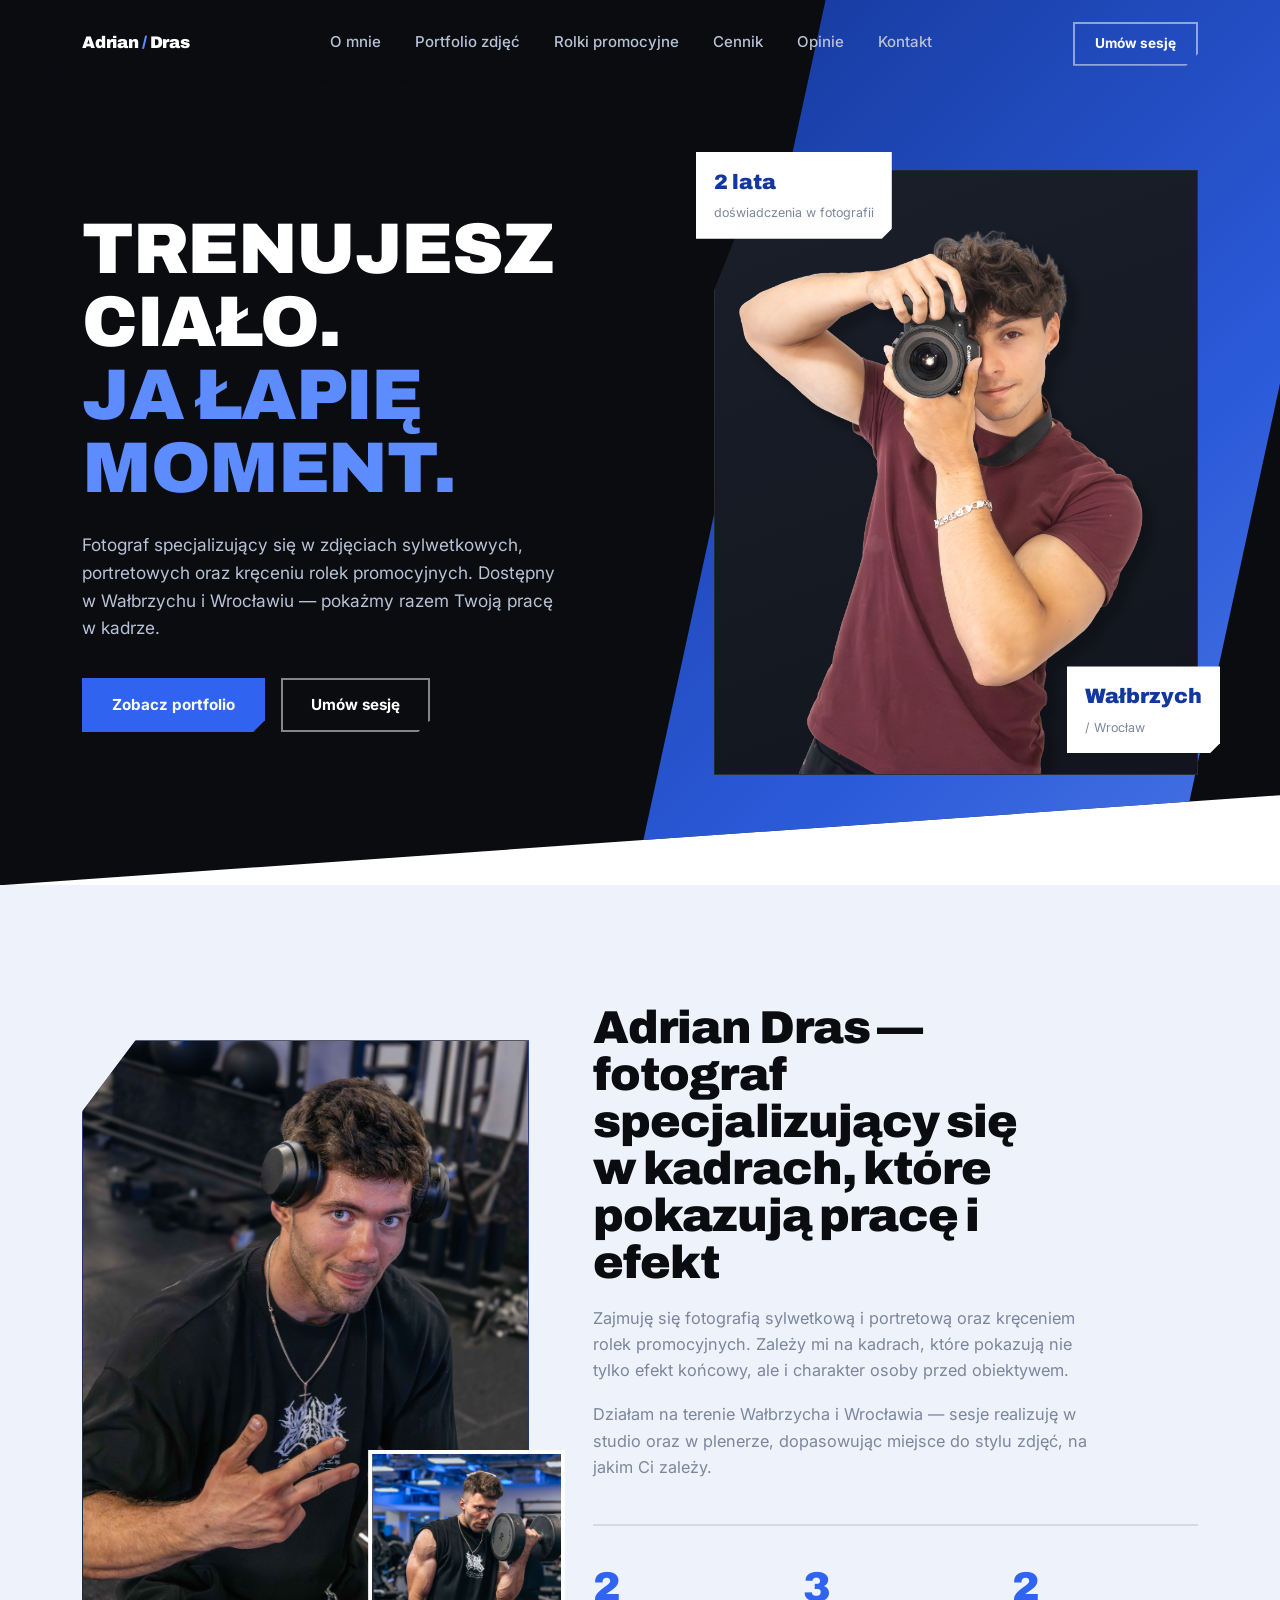
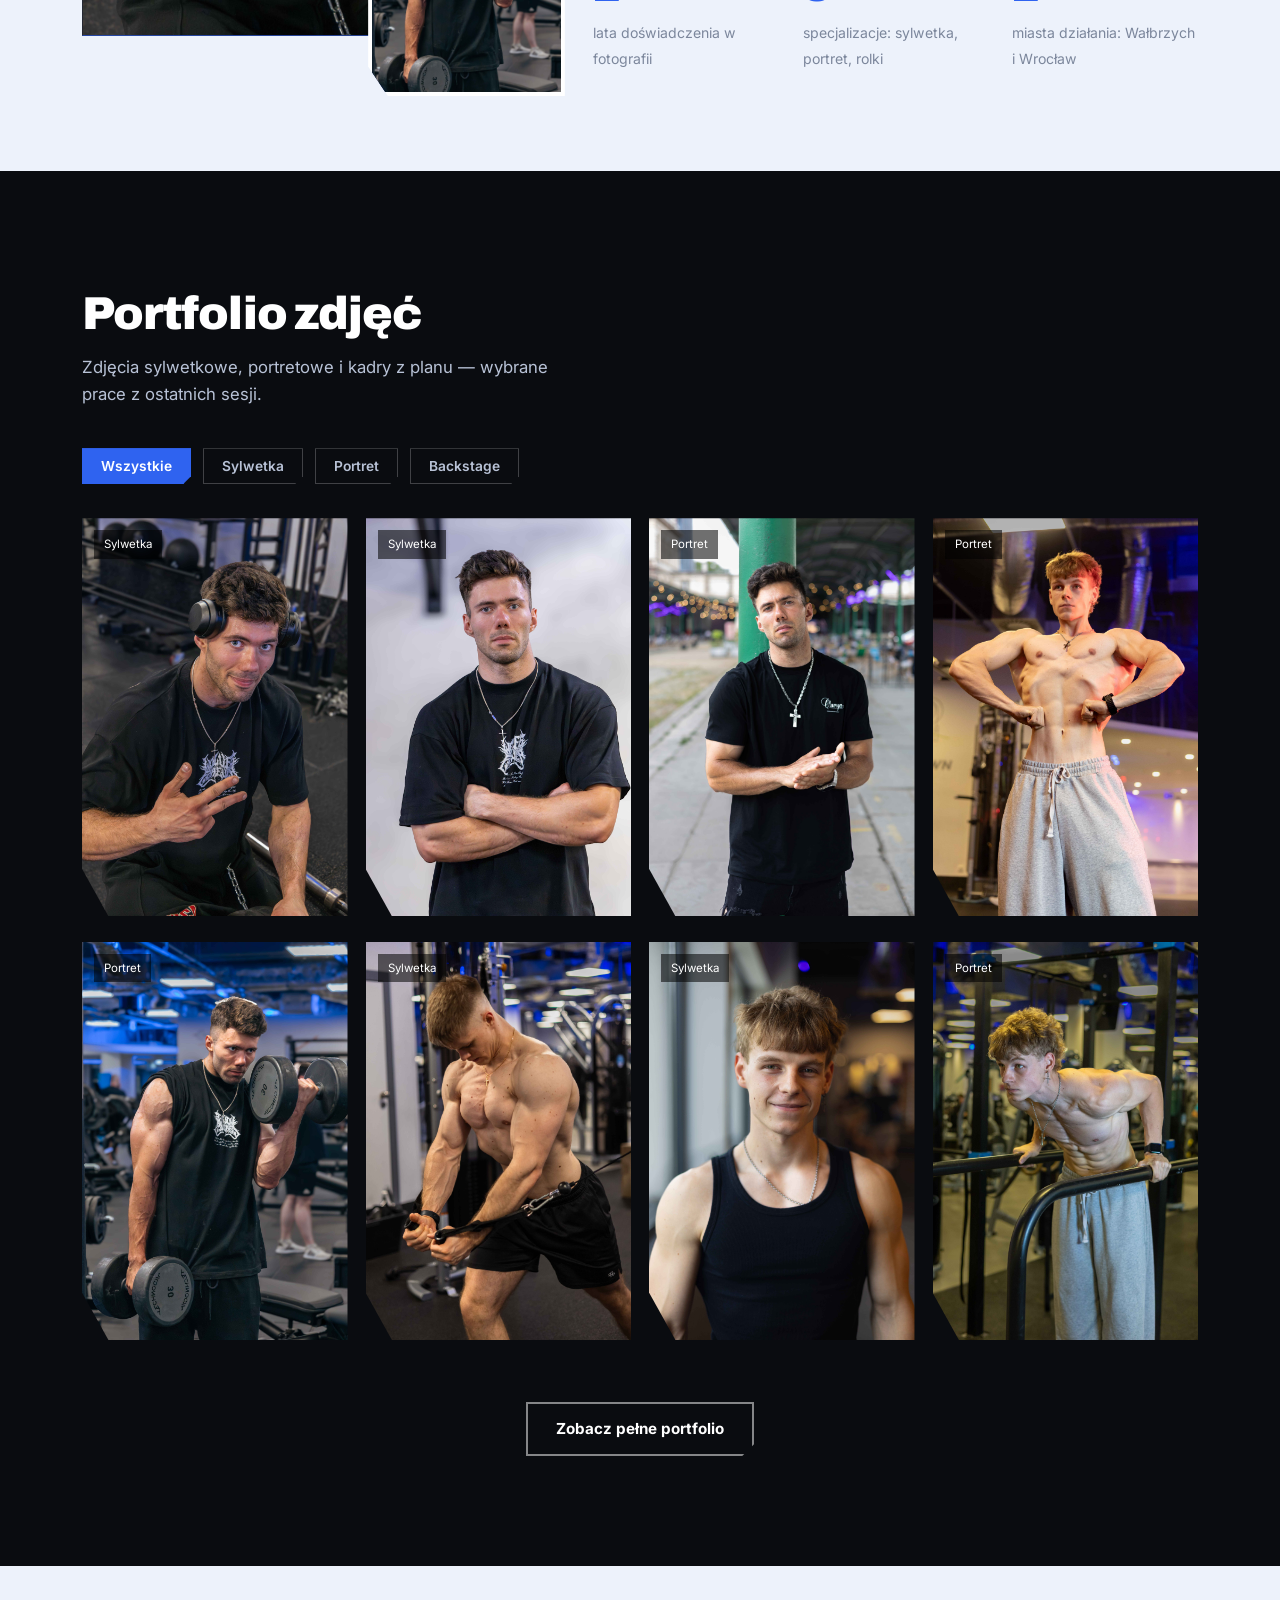
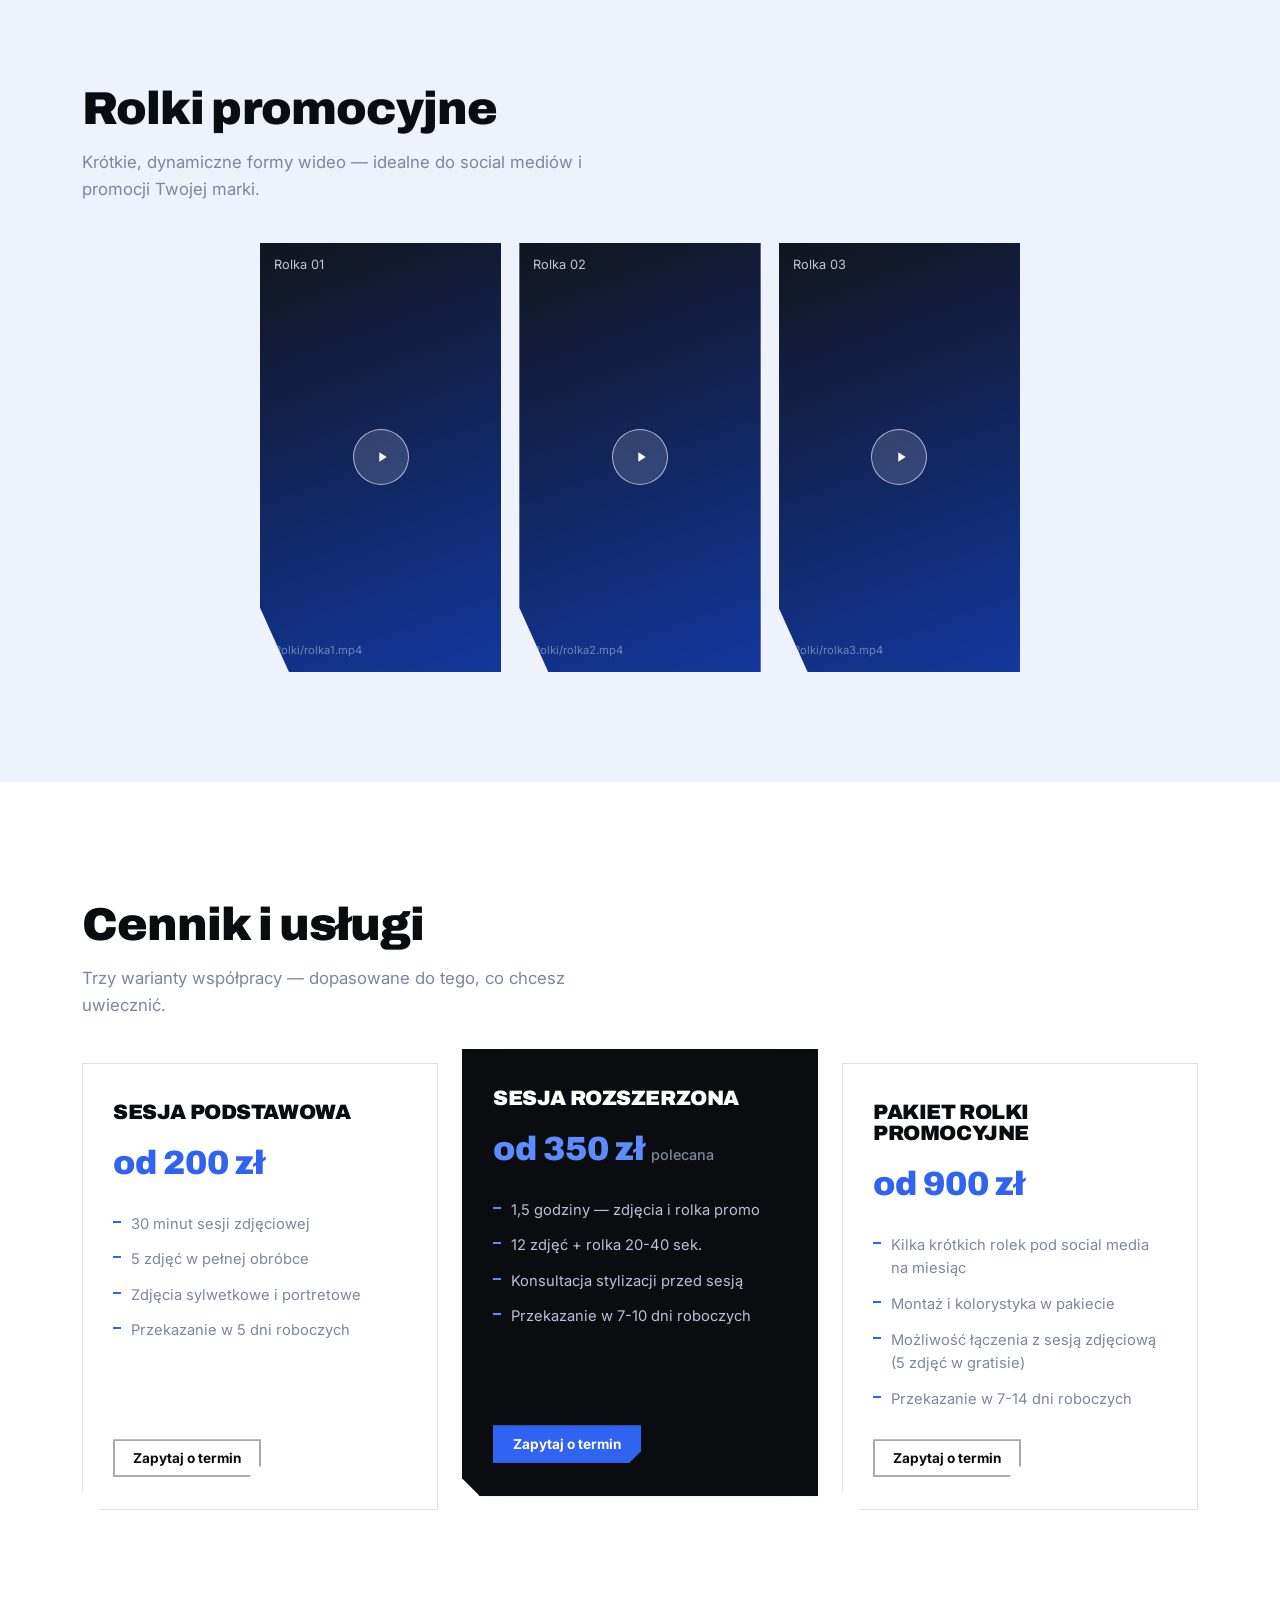
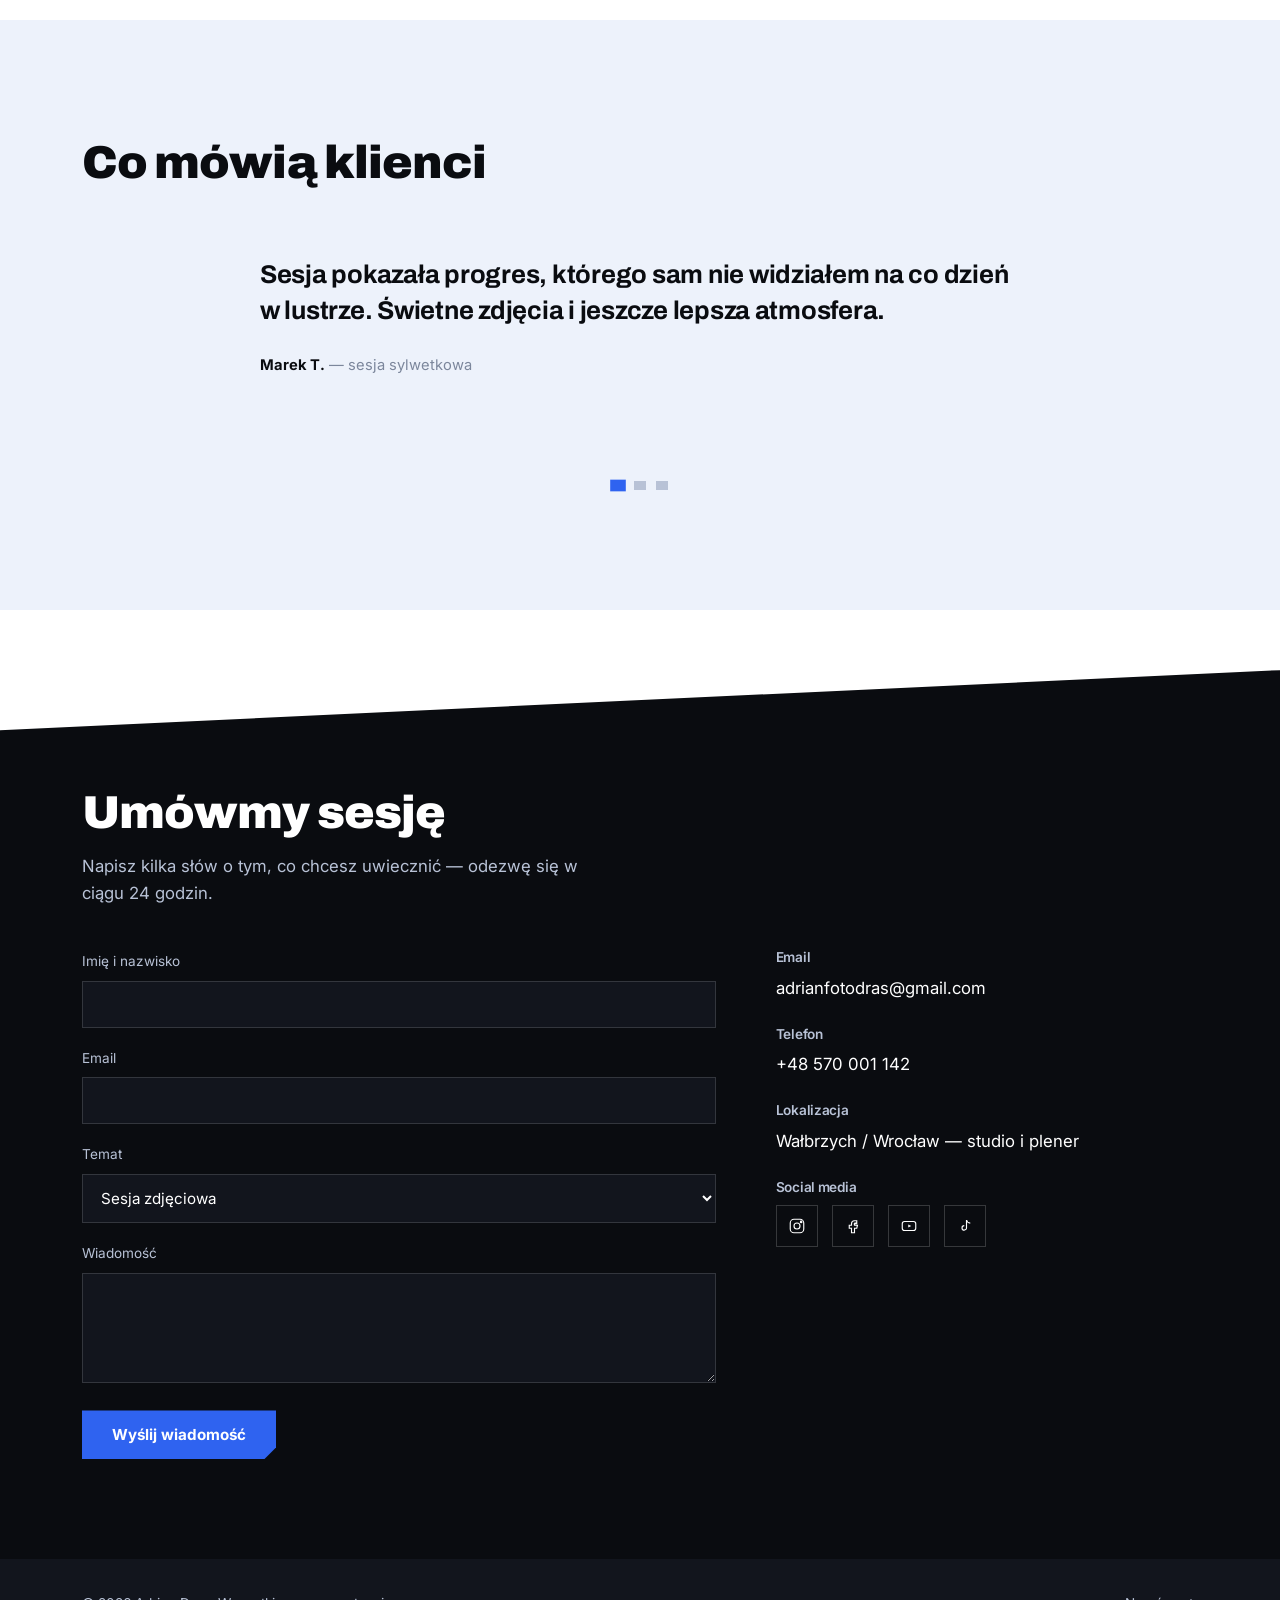
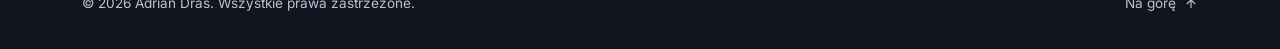
==== commit ac054f57: "." ====
--- a/index.html
+++ b/index.html
@@ -53,7 +53,7 @@
       <div class="ph ph-hero">
         <svg viewBox="0 0 24 24" fill="none" stroke="currentColor" stroke-width="1.5"><rect x="3" y="7" width="18" height="13" rx="1"/><path d="M8 7l1.5-3h5L16 7"/><circle cx="12" cy="13.5" r="3.5"/></svg>
         <span>Miejsce na Twoje zdjęcie</span>
-        <img src="Hero/1.jpg" alt="Adrian Dras - fotograf" onerror="this.remove()">
+        <img src="Hero/1.png" alt="Adrian Dras - fotograf" onerror="this.remove()">
       </div>
       <div class="stat-chip chip-1"><strong>2 lata</strong><span>doświadczenia w fotografii</span></div>
       <div class="stat-chip chip-2"><strong>Wałbrzych</strong><span>/ Wrocław</span></div>
